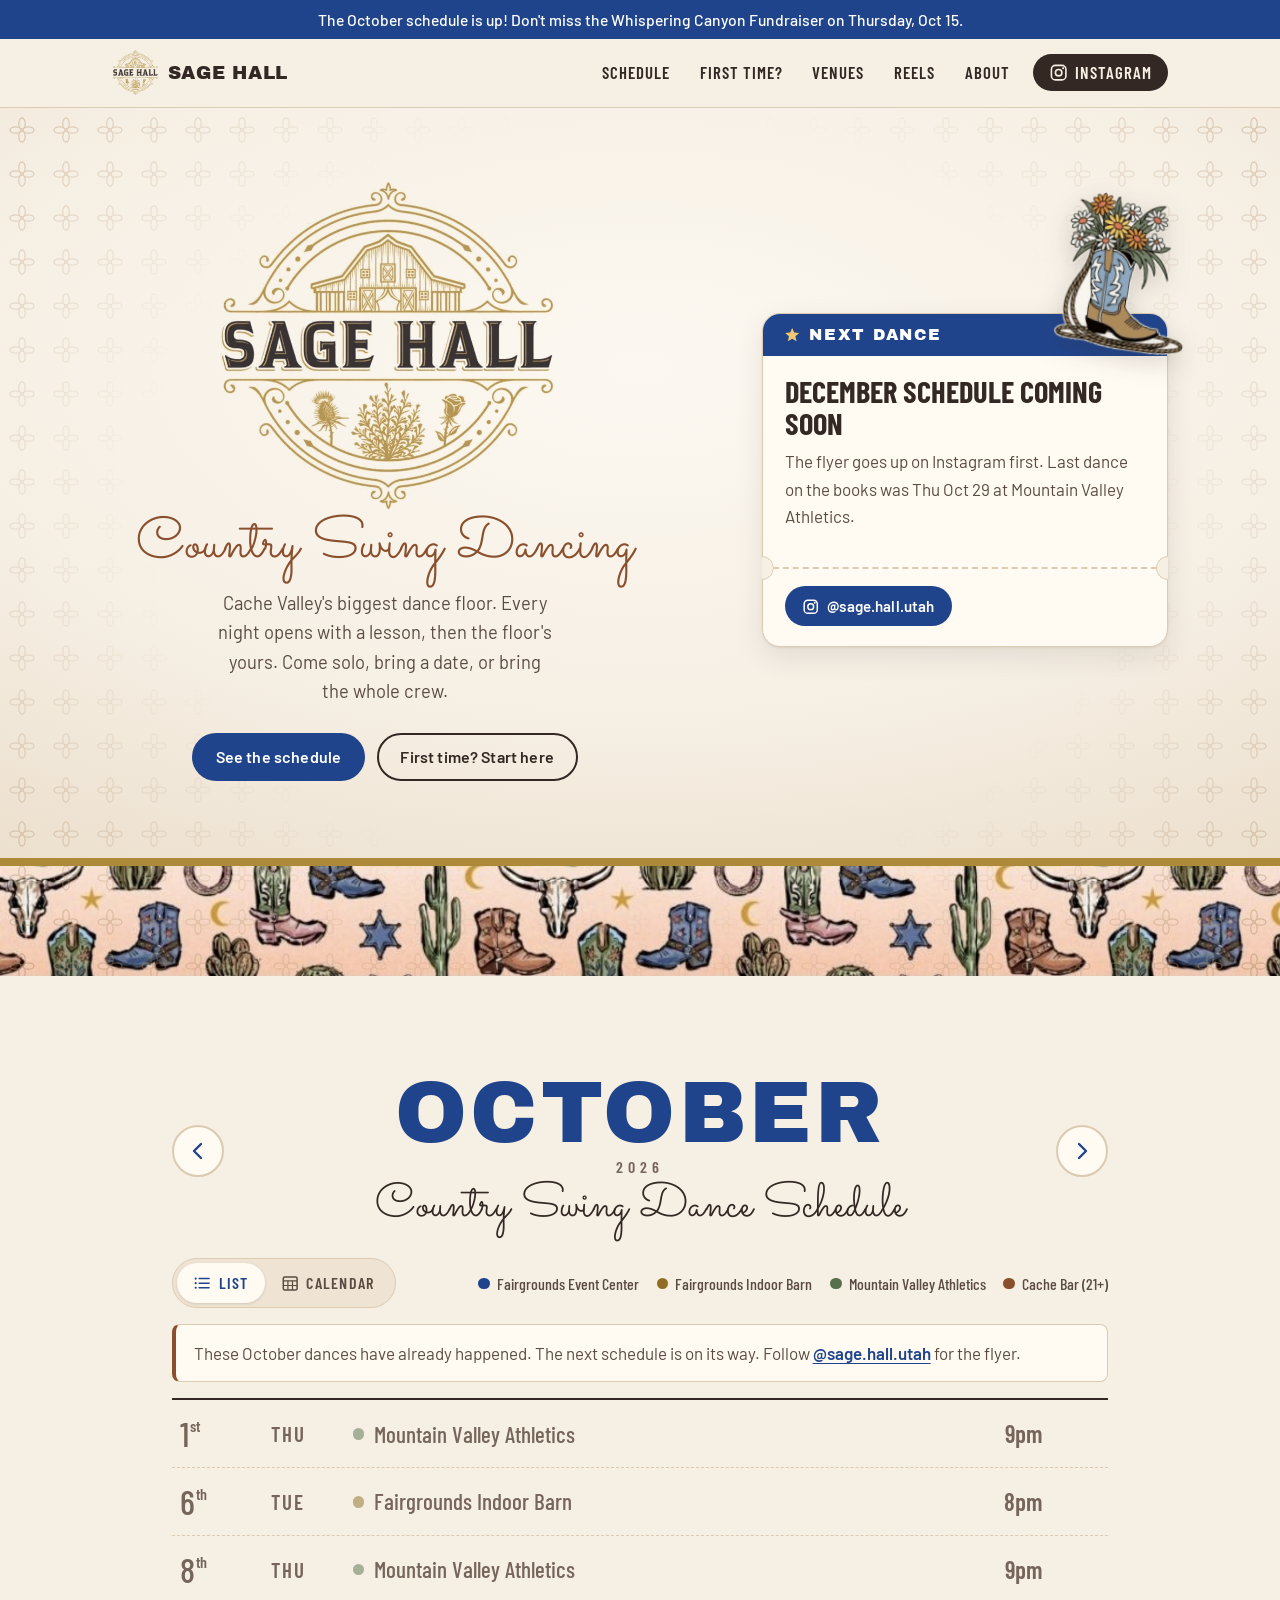
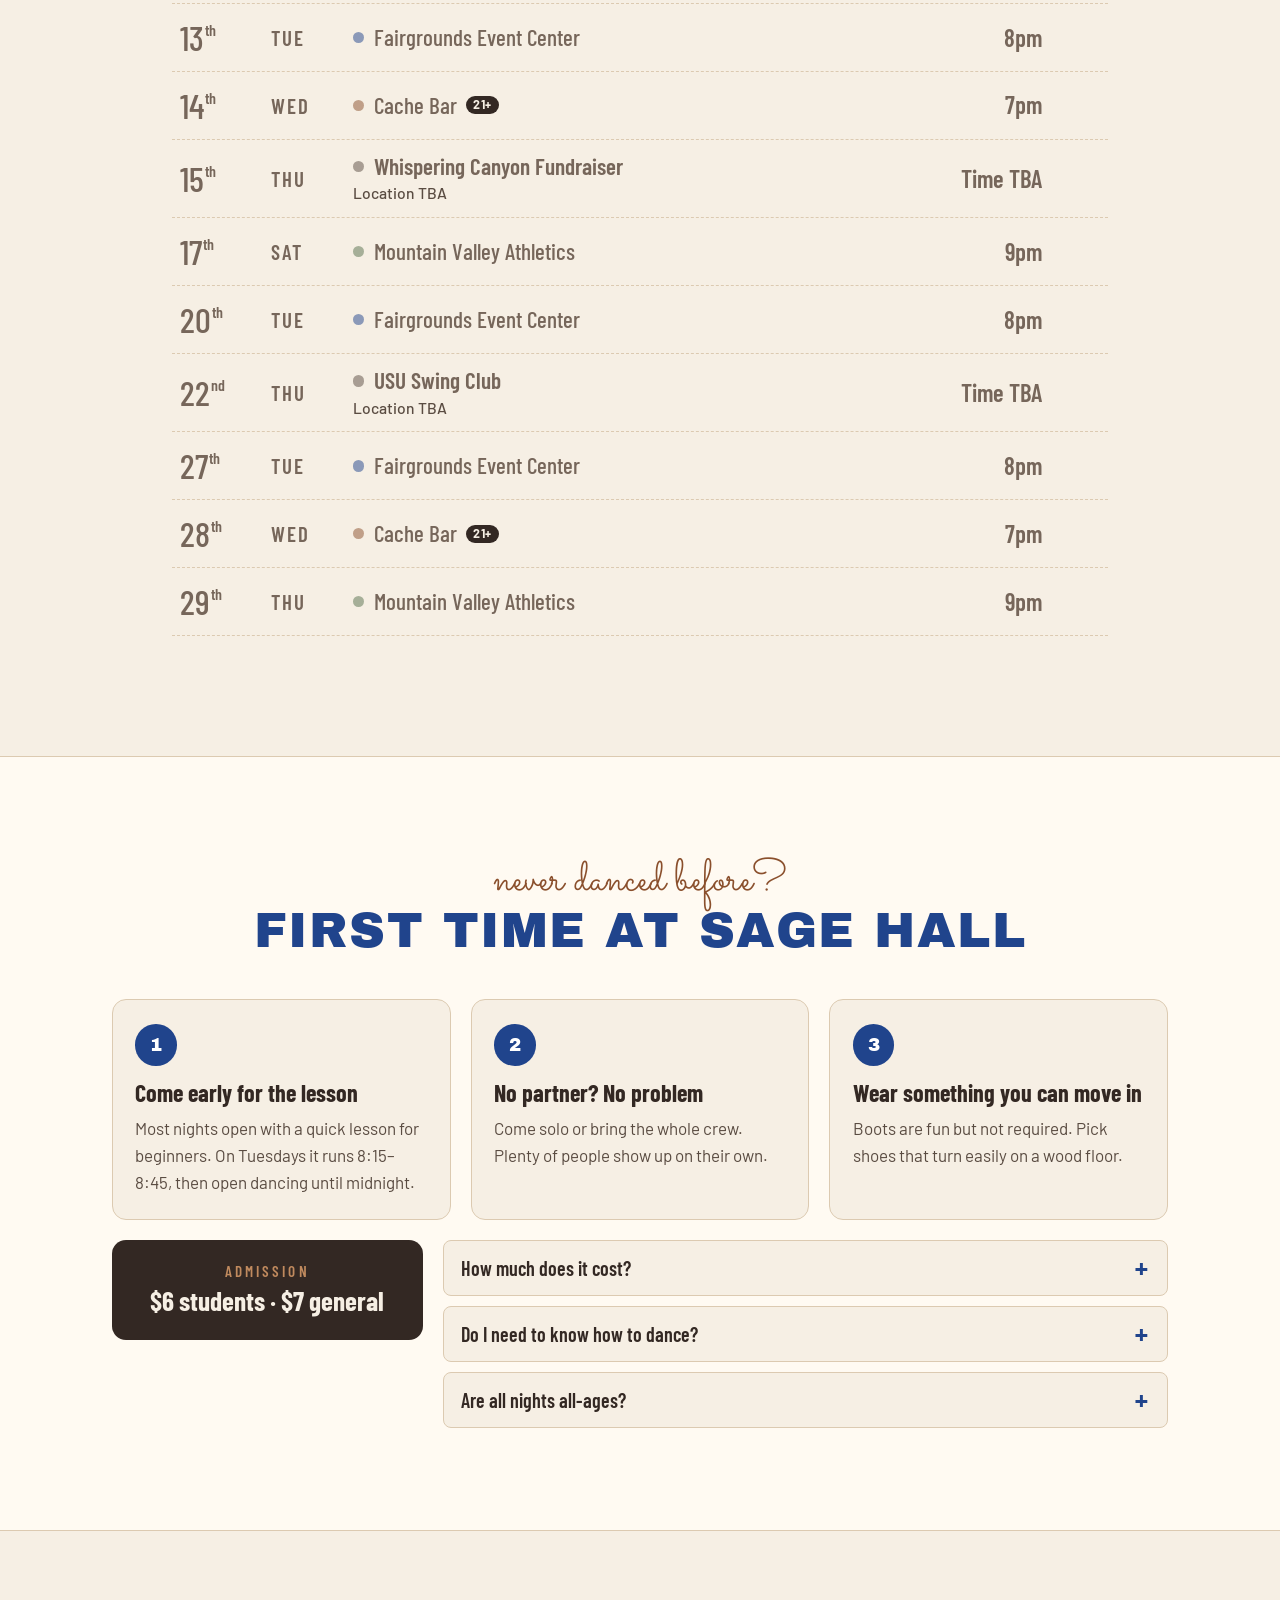
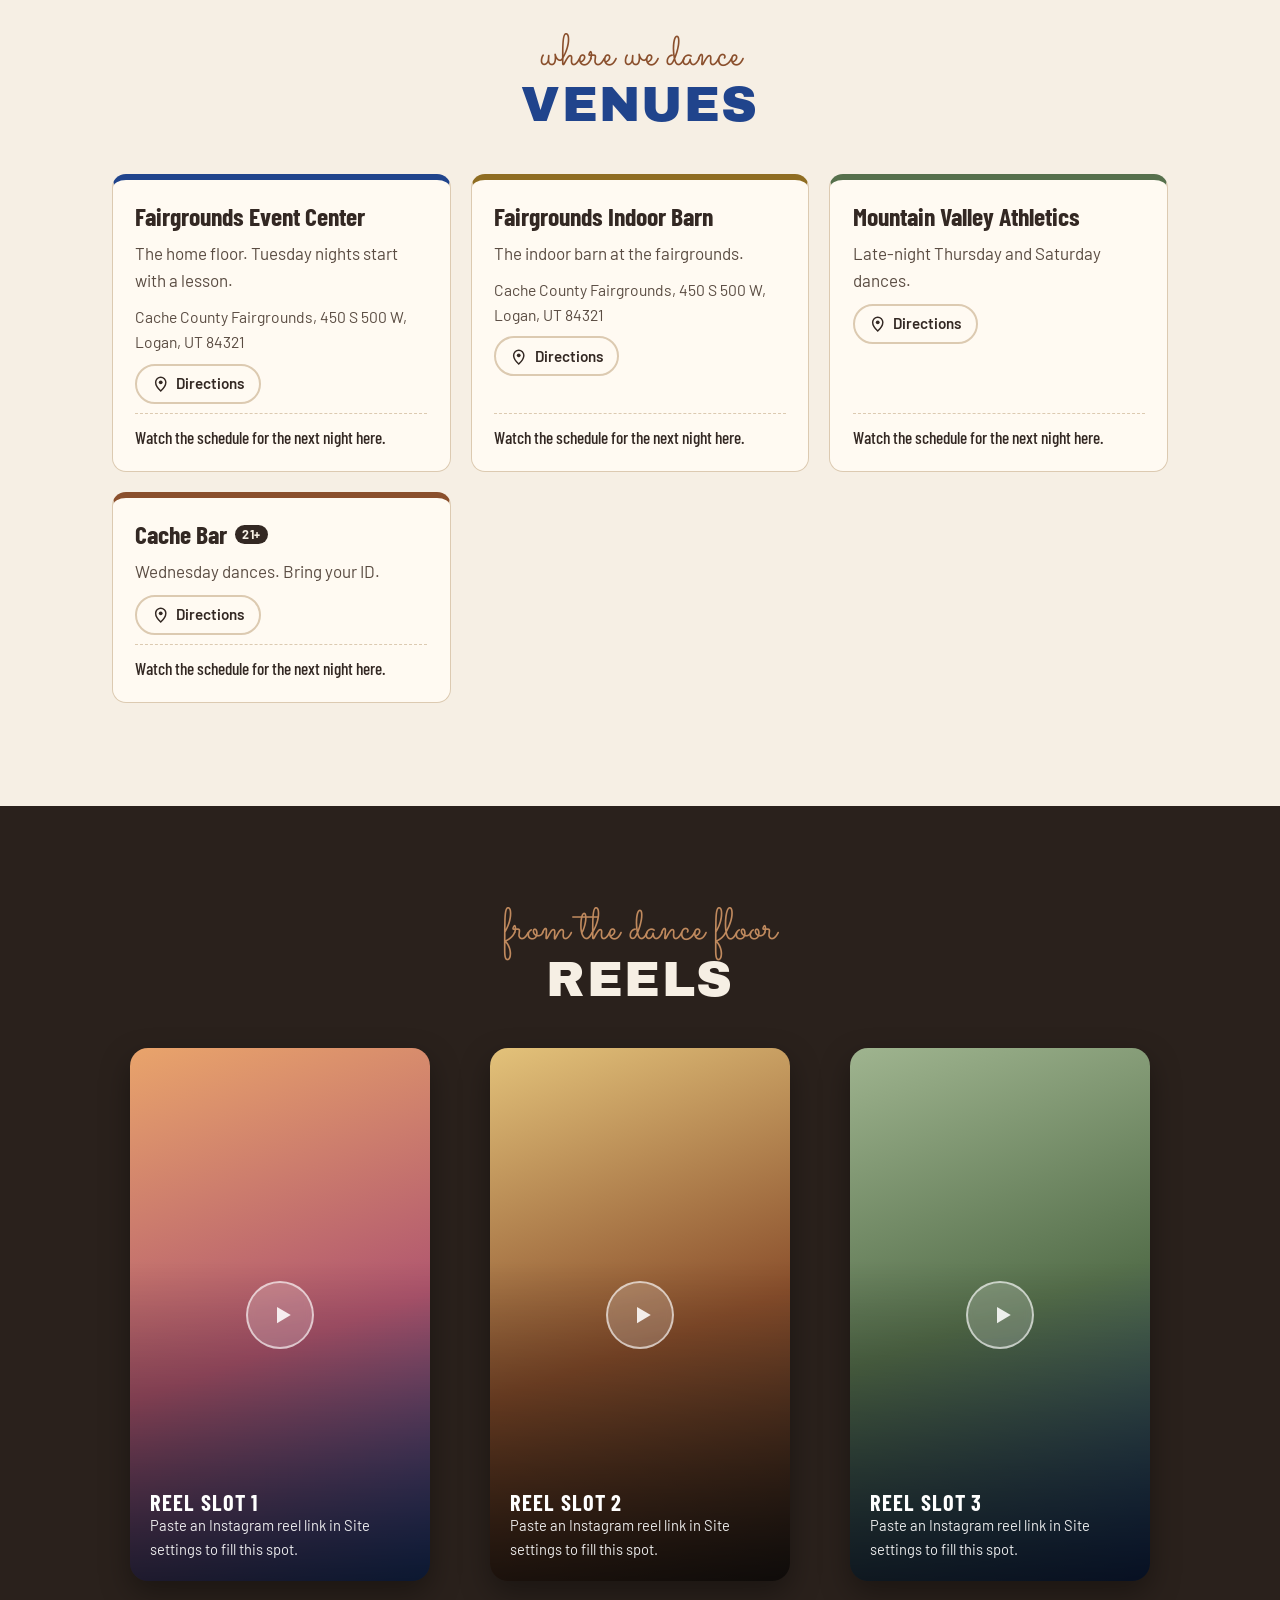
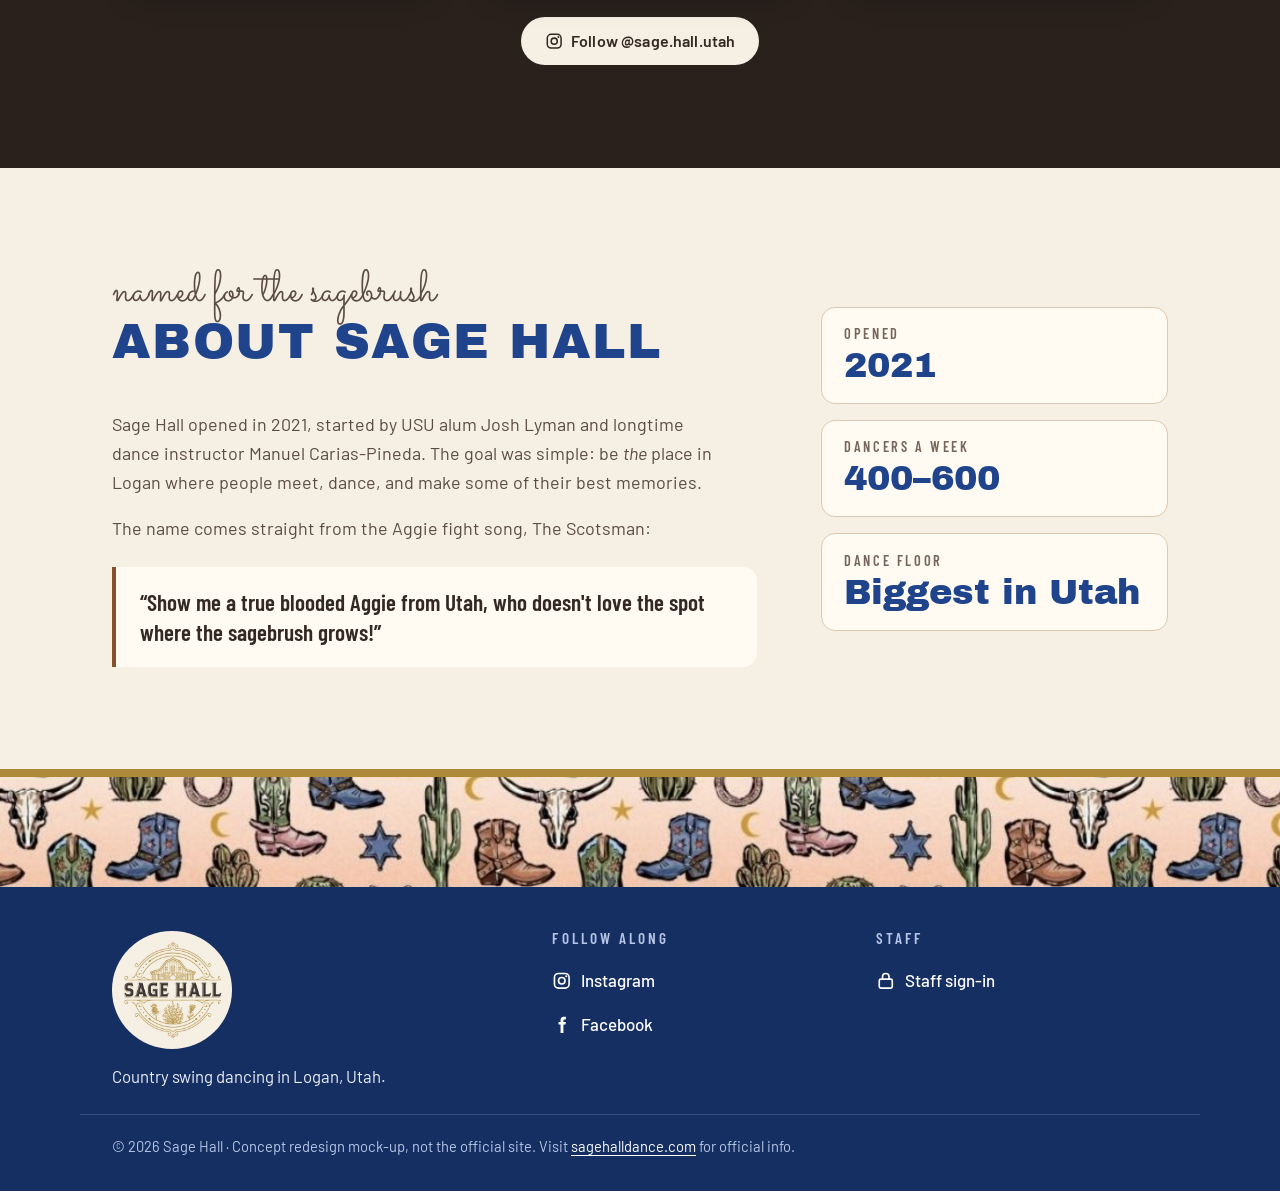
==== index.html @ b68f1987 "Use the high-resolution Sage Hall logo - Replace the logo cut from the flyer screenshot with the off" ====
<!doctype html>
<html lang="en">
<head>
  <meta charset="utf-8">
  <meta name="viewport" content="width=device-width, initial-scale=1">
  <title>Sage Hall · Country Swing Dancing in Logan, Utah</title>
  <meta name="description" content="Country swing dancing in Cache Valley. See the Sage Hall dance schedule, venues, and what to expect on your first night.">
  <meta property="og:title" content="Sage Hall · Country Swing Dancing">
  <meta property="og:description" content="The Sage Hall dance schedule, venues, and reels from the floor.">
  <meta property="og:type" content="website">
  <meta name="theme-color" content="#20448c">
  <link rel="icon" href="assets/img/favicon.svg" type="image/svg+xml">
  <link rel="preconnect" href="https://fonts.googleapis.com">
  <link rel="preconnect" href="https://fonts.gstatic.com" crossorigin>
  <link href="https://fonts.googleapis.com/css2?family=Archivo+Black&family=Barlow+Condensed:wght@400;500;600;700&family=Barlow:wght@400;500;600&family=Sacramento&display=swap" rel="stylesheet">
  <link rel="stylesheet" href="assets/css/styles.css">
  <script src="assets/js/main.js" defer></script>
</head>
<body>
  <a class="skip-link" href="#main">Skip to content</a>

  <div class="announce" id="announce" hidden>
    <p class="wrap" id="announce-text"></p>
  </div>

  <header class="site-header">
    <div class="wrap header-inner">
      <a class="brand" href="#top" aria-label="Sage Hall home">
        <img src="assets/img/sage-hall-logo.png" alt="" width="46" height="46">
        <span>Sage Hall</span>
      </a>
      <button class="menu-btn" type="button" aria-expanded="false" aria-controls="site-nav">
        <span class="menu-icon" aria-hidden="true"></span>
        <span class="menu-label">Menu</span>
      </button>
      <nav class="site-nav" id="site-nav" aria-label="Main">
        <a href="#schedule">Schedule</a>
        <a href="#first-time">First time?</a>
        <a href="#venues">Venues</a>
        <a href="#reels">Reels</a>
        <a href="#about">About</a>
        <a class="nav-cta" data-instagram-link href="https://www.instagram.com/sage.hall.utah/" target="_blank" rel="noopener">
          <svg aria-hidden="true" viewBox="0 0 24 24"><use href="#i-instagram"/></svg>
          <span>Instagram</span>
        </a>
      </nav>
    </div>
  </header>

  <main id="main">
    <!-- ============ HERO ============ -->
    <section class="hero" id="top">
      <div class="wrap hero-grid">
        <div class="hero-copy">
          <h1 class="visually-hidden">Sage Hall</h1>
          <img class="hero-logo" src="assets/img/sage-hall-logo.png" alt="Sage Hall" width="340" height="331">
          <p class="script hero-script">Country Swing Dancing</p>
          <p class="hero-lede">Cache Valley's biggest dance floor. Every night opens with a lesson, then the floor's yours. Come solo, bring a date, or bring the whole crew.</p>
          <div class="hero-cta">
            <a class="btn btn-primary" href="#schedule">See the schedule</a>
            <a class="btn btn-ghost" href="#first-time">First time? Start here</a>
          </div>
        </div>

        <div class="hero-side">
          <img class="hero-boot" src="assets/img/boot-bouquet.png" alt="" width="271" height="321">
          <aside class="ticket" id="next-dance" aria-labelledby="next-dance-label" aria-live="polite">
            <p class="ticket-kicker" id="next-dance-label">Next dance</p>
            <div class="ticket-body">
              <p class="ticket-loading">Loading the schedule…</p>
            </div>
          </aside>
        </div>
      </div>
      <div class="band" aria-hidden="true"></div>
    </section>

    <!-- ============ SCHEDULE ============ -->
    <section class="schedule" id="schedule" aria-labelledby="month-name">
      <div class="wrap">
        <div class="sched-head">
          <button class="month-nav" type="button" id="month-prev" aria-label="Previous month">
            <svg aria-hidden="true" viewBox="0 0 24 24"><use href="#i-chev-left"/></svg>
          </button>
          <div class="month-title">
            <h2 id="month-name">Schedule</h2>
            <p class="script">Country Swing Dance Schedule</p>
          </div>
          <button class="month-nav" type="button" id="month-next" aria-label="Next month">
            <svg aria-hidden="true" viewBox="0 0 24 24"><use href="#i-chev-right"/></svg>
          </button>
        </div>

        <div class="sched-tools">
          <div class="view-toggle" role="group" aria-label="Schedule view">
            <button type="button" data-view="list" aria-pressed="true">
              <svg aria-hidden="true" viewBox="0 0 24 24"><use href="#i-list"/></svg> List
            </button>
            <button type="button" data-view="calendar" aria-pressed="false">
              <svg aria-hidden="true" viewBox="0 0 24 24"><use href="#i-grid"/></svg> Calendar
            </button>
          </div>
          <ul class="legend" id="legend" aria-label="Venue colors"></ul>
        </div>

        <p class="notice" id="sched-notice" hidden></p>
        <ol class="sched-list" id="sched-list"></ol>
        <div class="cal" id="sched-cal" hidden></div>
        <noscript><p class="notice">Turn on JavaScript to see the schedule, or check the latest flyer on Instagram.</p></noscript>

        <div class="sched-foot">
          <button class="btn btn-small btn-outline" type="button" id="ics-month" hidden>
            <svg aria-hidden="true" viewBox="0 0 24 24"><use href="#i-cal"/></svg>
            <span>Add this month to my calendar</span>
          </button>
          <div class="subscribe" id="subscribe" hidden>
            <span>Subscribe:</span>
            <a id="sub-google" target="_blank" rel="noopener">Google Calendar</a>
            <a id="sub-ical">Apple / Outlook</a>
          </div>
        </div>
      </div>
    </section>

    <!-- ============ FIRST TIME ============ -->
    <section class="first-time" id="first-time" aria-labelledby="first-time-h">
      <div class="wrap">
        <header class="section-head">
          <p class="script">never danced before?</p>
          <h2 id="first-time-h">First time at Sage Hall</h2>
        </header>
        <ol class="steps" id="first-time-list"></ol>
        <div class="ft-bottom">
          <div class="admission" id="admission" hidden>
            <p class="admission-label">Admission</p>
            <p class="admission-price" id="admission-price"></p>
          </div>
          <div class="faq" id="faq"></div>
        </div>
      </div>
    </section>

    <!-- ============ VENUES ============ -->
    <section class="venues" id="venues" aria-labelledby="venues-h">
      <div class="wrap">
        <header class="section-head">
          <p class="script">where we dance</p>
          <h2 id="venues-h">Venues</h2>
        </header>
        <div class="venue-grid" id="venue-grid"></div>
      </div>
    </section>

    <!-- ============ REELS ============ -->
    <section class="reels" id="reels" aria-labelledby="reels-h">
      <div class="wrap">
        <header class="section-head">
          <p class="script">from the dance floor</p>
          <h2 id="reels-h">Reels</h2>
        </header>
        <div class="reel-grid" id="reel-grid"></div>
        <p class="reels-follow">
          <a class="btn btn-light" data-instagram-link href="https://www.instagram.com/sage.hall.utah/" target="_blank" rel="noopener">
            <svg aria-hidden="true" viewBox="0 0 24 24"><use href="#i-instagram"/></svg>
            <span data-instagram-handle>Follow @sage.hall.utah</span>
          </a>
        </p>
      </div>
    </section>

    <!-- ============ ABOUT ============ -->
    <section class="about" id="about" aria-labelledby="about-h">
      <div class="wrap about-grid">
        <div class="about-copy">
          <header class="section-head section-head-left">
            <p class="script">named for the sagebrush</p>
            <h2 id="about-h">About Sage Hall</h2>
          </header>
          <p>Sage Hall opened in 2021, started by USU alum Josh Lyman and longtime dance instructor Manuel Carias-Pineda. The goal was simple: be <em>the</em> place in Logan where people meet, dance, and make some of their best memories.</p>
          <p>The name comes straight from the Aggie fight song, The Scotsman:</p>
          <blockquote class="pull-quote">
            <p>“Show me a true blooded Aggie from Utah, who doesn't love the spot where the sagebrush grows!”</p>
          </blockquote>
        </div>
        <dl class="stats">
          <div><dt>Opened</dt><dd>2021</dd></div>
          <div><dt>Dancers a week</dt><dd>400–600</dd></div>
          <div><dt>Dance floor</dt><dd>Biggest in Utah</dd></div>
        </dl>
      </div>
    </section>
  </main>

  <footer class="site-footer">
    <div class="band band-footer" aria-hidden="true"></div>
    <div class="wrap footer-grid">
      <div class="footer-brand">
        <img src="assets/img/sage-hall-logo.png" alt="Sage Hall" width="120" height="117">
        <p>Country swing dancing in Logan, Utah.</p>
      </div>
      <div>
        <h2 class="footer-h">Follow along</h2>
        <ul class="footer-links">
          <li><a data-instagram-link href="https://www.instagram.com/sage.hall.utah/" target="_blank" rel="noopener"><svg aria-hidden="true" viewBox="0 0 24 24"><use href="#i-instagram"/></svg> Instagram</a></li>
          <li><a id="facebook-link" href="https://www.facebook.com/sage.hall.utah/" target="_blank" rel="noopener"><svg aria-hidden="true" viewBox="0 0 24 24"><use href="#i-facebook"/></svg> Facebook</a></li>
        </ul>
      </div>
      <div>
        <h2 class="footer-h">Staff</h2>
        <ul class="footer-links">
          <li><a href="admin/"><svg aria-hidden="true" viewBox="0 0 24 24"><use href="#i-lock"/></svg> Staff sign-in</a></li>
        </ul>
      </div>
    </div>
    <p class="wrap footer-note">© <span id="year">2026</span> Sage Hall · Concept redesign mock-up, not the official site. Visit <a href="https://sagehalldance.com">sagehalldance.com</a> for official info.</p>
  </footer>

  <!-- Icon sprite -->
  <svg width="0" height="0" style="position:absolute;width:0;height:0;overflow:hidden" aria-hidden="true">
    <symbol id="i-instagram" viewBox="0 0 24 24"><rect x="3" y="3" width="18" height="18" rx="5" fill="none" stroke="currentColor" stroke-width="2"/><circle cx="12" cy="12" r="4" fill="none" stroke="currentColor" stroke-width="2"/><circle cx="17.5" cy="6.5" r="1.3" fill="currentColor"/></symbol>
    <symbol id="i-facebook" viewBox="0 0 24 24"><path d="M14 8.5V6.8c0-.8.5-1.3 1.3-1.3H17V2.3h-2.6C11.6 2.3 10.5 4 10.5 6.6v1.9H8v3.2h2.5V22H14V11.7h2.6l.4-3.2z" fill="currentColor"/></symbol>
    <symbol id="i-chev-left" viewBox="0 0 24 24"><path d="M15 5l-7 7 7 7" fill="none" stroke="currentColor" stroke-width="2.4" stroke-linecap="round" stroke-linejoin="round"/></symbol>
    <symbol id="i-chev-right" viewBox="0 0 24 24"><path d="M9 5l7 7-7 7" fill="none" stroke="currentColor" stroke-width="2.4" stroke-linecap="round" stroke-linejoin="round"/></symbol>
    <symbol id="i-list" viewBox="0 0 24 24"><path d="M8 6h13M8 12h13M8 18h13" stroke="currentColor" stroke-width="2" stroke-linecap="round"/><circle cx="3.5" cy="6" r="1.4" fill="currentColor"/><circle cx="3.5" cy="12" r="1.4" fill="currentColor"/><circle cx="3.5" cy="18" r="1.4" fill="currentColor"/></symbol>
    <symbol id="i-grid" viewBox="0 0 24 24"><rect x="3" y="4" width="18" height="17" rx="2" fill="none" stroke="currentColor" stroke-width="2"/><path d="M3 9h18M9 9v12M15 9v12M3 15h18" stroke="currentColor" stroke-width="1.6"/></symbol>
    <symbol id="i-cal" viewBox="0 0 24 24"><rect x="3" y="5" width="18" height="16" rx="2" fill="none" stroke="currentColor" stroke-width="2"/><path d="M3 10h18M8 3v4M16 3v4" stroke="currentColor" stroke-width="2" stroke-linecap="round"/><path d="M12 13v5M9.5 15.5h5" stroke="currentColor" stroke-width="2" stroke-linecap="round"/></symbol>
    <symbol id="i-pin" viewBox="0 0 24 24"><path d="M12 22s7-6.2 7-12a7 7 0 10-14 0c0 5.8 7 12 7 12z" fill="none" stroke="currentColor" stroke-width="2"/><circle cx="12" cy="10" r="2.6" fill="currentColor"/></symbol>
    <symbol id="i-lock" viewBox="0 0 24 24"><rect x="4" y="10" width="16" height="11" rx="2" fill="none" stroke="currentColor" stroke-width="2"/><path d="M8 10V7a4 4 0 018 0v3" fill="none" stroke="currentColor" stroke-width="2"/></symbol>
    <symbol id="i-play" viewBox="0 0 24 24"><path d="M8 5.5v13l11-6.5z" fill="currentColor"/></symbol>
    <symbol id="i-star" viewBox="0 0 24 24"><path d="M12 2.5l2.6 6.1 6.6.5-5 4.4 1.5 6.5L12 16.6 6.3 20l1.5-6.5-5-4.4 6.6-.5z" fill="currentColor"/></symbol>
  </svg>
</body>
</html>
---- assets/css/styles.css ----
/* ==========================================================================
   Sage Hall — site styles
   Palette pulled from the monthly flyer: cream paper, denim blue,
   copper linework, charcoal ink, and the peach western band.
   ========================================================================== */

:root {
  color-scheme: light;

  --paper: #f6efe4;
  --paper-2: #efe4d3;
  --paper-3: #e4d3bb;
  --card: #fffaf2;
  --ink: #332823;
  --ink-soft: #5a4c42;
  --muted: #76665a;
  --line: #dccab1;

  --denim: #20448c;
  --denim-dark: #152f63;
  --copper: #8a4f2c;
  --copper-light: #c08a5e;
  --sage: #56704c;
  --rose: #a94d68;
  --gold: #8f6d22;
  --band-gold: #ad893a;
  --peach: #f5dbca;
  --night: #2a211c;

  --radius: 14px;
  --radius-sm: 8px;
  --shadow: 0 1px 2px rgb(51 40 35 / 0.08), 0 10px 28px rgb(51 40 35 / 0.1);

  --font-display: "Archivo Black", "Arial Black", Impact, sans-serif;
  --font-script: "Sacramento", "Brush Script MT", cursive;
  --font-cond: "Barlow Condensed", "Arial Narrow", sans-serif;
  --font-body: "Barlow", system-ui, -apple-system, "Segoe UI", sans-serif;

  --wrap: 1120px;
  --gutter: clamp(16px, 4vw, 32px);
  --header-h: 68px;
}

/* ---------- base ---------- */
*, *::before, *::after { box-sizing: border-box; }
[hidden] { display: none !important; }
html { scroll-behavior: smooth; scroll-padding-top: calc(var(--header-h) + 12px); -webkit-text-size-adjust: 100%; }
@media (prefers-reduced-motion: reduce) { html { scroll-behavior: auto; } }

body {
  margin: 0;
  background: var(--paper);
  color: var(--ink);
  font: 400 1.0625rem/1.6 var(--font-body);
  overflow-x: hidden;
}
img { max-width: 100%; height: auto; display: block; }
a { color: var(--denim); text-underline-offset: 0.18em; }
a:hover { color: var(--denim-dark); }
button { font: inherit; color: inherit; }
h1, h2, h3 { line-height: 1.1; margin: 0; }
p { margin: 0 0 1em; }
:focus-visible { outline: 3px solid var(--denim); outline-offset: 3px; border-radius: 4px; }
svg { width: 1.15em; height: 1.15em; flex: none; }

.wrap { width: 100%; max-width: var(--wrap); margin-inline: auto; padding-inline: var(--gutter); }
.visually-hidden {
  position: absolute !important; width: 1px; height: 1px; padding: 0; margin: -1px;
  overflow: hidden; clip: rect(0 0 0 0); white-space: nowrap; border: 0;
}
.skip-link {
  position: absolute; left: 12px; top: -60px; z-index: 100;
  background: var(--denim); color: #fff; padding: 10px 16px; border-radius: var(--radius-sm);
}
.skip-link:focus { top: 12px; color: #fff; }

.script { font-family: var(--font-script); font-weight: 400; color: var(--copper); line-height: 1; }

/* ---------- buttons ---------- */
.btn {
  display: inline-flex; align-items: center; justify-content: center; gap: 0.5em;
  min-height: 48px; padding: 0.7em 1.35em; border-radius: 999px;
  font: 600 1rem/1 var(--font-body); letter-spacing: 0.01em; text-decoration: none;
  border: 2px solid transparent; cursor: pointer;
  transition: background-color 0.15s, color 0.15s, border-color 0.15s, transform 0.15s;
}
.btn:active { transform: translateY(1px); }
.btn-primary { background: var(--denim); color: #fff; }
.btn-primary:hover { background: var(--denim-dark); color: #fff; }
.btn-ghost { border-color: var(--ink); color: var(--ink); background: transparent; }
.btn-ghost:hover { background: var(--ink); color: var(--paper); }
.btn-outline { border-color: var(--line); background: var(--card); color: var(--ink); }
.btn-outline:hover { border-color: var(--denim); color: var(--denim); }
.btn-light { background: var(--paper); color: var(--ink); }
.btn-light:hover { background: #fff; color: var(--ink); }
.btn-small { min-height: 40px; padding: 0.55em 1em; font-size: 0.95rem; }

/* ---------- announcement ---------- */
.announce { background: var(--denim); color: #fff; font: 500 0.98rem/1.35 var(--font-body); }
.announce p { margin: 0 auto; padding-block: 0.55rem; text-align: center; }
.announce a { color: #fff; font-weight: 600; }

/* ---------- header ---------- */
.site-header {
  position: sticky; top: 0; z-index: 50;
  background: rgb(246 239 228 / 0.92);
  -webkit-backdrop-filter: saturate(1.4) blur(10px);
  backdrop-filter: saturate(1.4) blur(10px);
  border-bottom: 1px solid var(--line);
}
.header-inner { display: flex; align-items: center; justify-content: space-between; gap: 1rem; min-height: var(--header-h); }
.brand { display: flex; align-items: center; gap: 0.6rem; text-decoration: none; color: var(--ink); }
.brand img { width: 46px; height: 46px; object-fit: contain; }
.brand span { font: 1.15rem/1 var(--font-display); letter-spacing: 0.04em; text-transform: uppercase; }

.site-nav { display: flex; align-items: center; gap: 0.25rem; }
.site-nav a {
  display: inline-flex; align-items: center; gap: 0.4em;
  padding: 0.55rem 0.8rem; border-radius: 999px;
  font: 600 1.05rem/1 var(--font-cond); letter-spacing: 0.06em; text-transform: uppercase;
  color: var(--ink); text-decoration: none;
}
.site-nav a:hover { background: var(--paper-2); color: var(--denim); }
.site-nav .nav-cta { background: var(--ink); color: var(--paper); margin-left: 0.4rem; padding-inline: 1rem; }
.site-nav .nav-cta:hover { background: var(--denim); color: #fff; }

.menu-btn {
  display: none; align-items: center; gap: 0.55rem;
  min-height: 44px; padding: 0 0.9rem; border-radius: 999px;
  background: transparent; border: 2px solid var(--ink); cursor: pointer;
  font: 600 1rem/1 var(--font-cond); letter-spacing: 0.08em; text-transform: uppercase;
}
.menu-icon, .menu-icon::before, .menu-icon::after {
  display: block; width: 18px; height: 2px; background: currentColor; border-radius: 2px; position: relative;
  transition: transform 0.2s;
}
.menu-icon::before, .menu-icon::after { content: ""; position: absolute; left: 0; }
.menu-icon::before { top: -6px; }
.menu-icon::after { top: 6px; }
.menu-btn[aria-expanded="true"] .menu-icon { background: transparent; }
.menu-btn[aria-expanded="true"] .menu-icon::before { transform: translateY(6px) rotate(45deg); }
.menu-btn[aria-expanded="true"] .menu-icon::after { transform: translateY(-6px) rotate(-45deg); }

@media (max-width: 880px) {
  .menu-btn { display: inline-flex; }
  .site-nav {
    position: absolute; left: 0; right: 0; top: 100%;
    flex-direction: column; align-items: stretch; gap: 0;
    padding: 0.5rem var(--gutter) 1rem;
    background: var(--paper); border-bottom: 1px solid var(--line);
    box-shadow: 0 18px 30px rgb(51 40 35 / 0.12);
    display: none;
  }
  .site-nav.is-open { display: flex; }
  .site-nav a { padding: 0.95rem 0.5rem; border-radius: 0; border-bottom: 1px dashed var(--line); font-size: 1.2rem; }
  .site-nav .nav-cta { margin: 0.75rem 0 0; justify-content: center; border-radius: 999px; border-bottom: 0; }
}

/* ---------- western pattern band (tile taken from the flyer) ---------- */
.band {
  height: 118px;
  border-top: 8px solid var(--band-gold);
  background: var(--peach) url("../img/pattern-band.jpg") repeat-x 0 0 / auto 100%;
}
@media (max-width: 640px) { .band { height: 84px; border-top-width: 6px; } }

/* ---------- hero ---------- */
.hero {
  position: relative;
  background:
    radial-gradient(120% 90% at 50% 30%, #fcf8f1 0%, var(--paper) 45%, var(--paper-3) 100%);
  overflow: hidden;
}
.hero::before {
  /* the flyer's quatrefoil corner pattern */
  content: ""; position: absolute; inset: 0; pointer-events: none; opacity: 0.55;
  background-image: url("data:image/svg+xml,%3Csvg xmlns='http://www.w3.org/2000/svg' width='44' height='44' viewBox='0 0 44 44'%3E%3Cg fill='none' stroke='%23b08f6c' stroke-width='1.3'%3E%3Cellipse cx='22' cy='15.5' rx='3.2' ry='5.5'/%3E%3Cellipse cx='22' cy='28.5' rx='3.2' ry='5.5'/%3E%3Cellipse cx='15.5' cy='22' rx='5.5' ry='3.2'/%3E%3Cellipse cx='28.5' cy='22' rx='5.5' ry='3.2'/%3E%3C/g%3E%3C/svg%3E");
  -webkit-mask-image: radial-gradient(70% 80% at 50% 45%, transparent 55%, #000 100%);
  mask-image: radial-gradient(70% 80% at 50% 45%, transparent 55%, #000 100%);
}
.hero-grid {
  position: relative;
  display: grid; grid-template-columns: 1.1fr 0.9fr; align-items: center; gap: clamp(24px, 5vw, 64px);
  padding-block: clamp(32px, 6vw, 72px) clamp(40px, 6vw, 80px);
}
.hero-copy { text-align: center; display: flex; flex-direction: column; align-items: center; }
.hero-logo { width: min(340px, 78vw); margin-bottom: 0.25rem; }
.hero-script { font-size: clamp(2.6rem, 5vw, 3.6rem); margin: 0.1rem 0 0.9rem; }
.hero-lede { max-width: 34ch; font-size: 1.15rem; color: var(--ink-soft); }
.hero-cta { display: flex; flex-wrap: wrap; gap: 0.75rem; justify-content: center; margin-top: 0.5rem; }

.hero-side { position: relative; padding: 0 0 0 clamp(0px, 4vw, 40px); }
.hero-boot {
  /* sits on the ticket's top-right corner like a sticker */
  position: absolute; z-index: 2; width: 132px;
  right: -26px; top: -118px;
  transform: rotate(8deg);
  filter: drop-shadow(0 8px 12px rgb(51 40 35 / 0.18));
  pointer-events: none;
}

/* ticket */
.ticket {
  position: relative; z-index: 1;
  background: var(--card); border-radius: 18px; box-shadow: var(--shadow);
  border: 1px solid var(--line);
  max-width: 440px; margin-left: auto;
}
.ticket-kicker {
  display: flex; align-items: center; gap: 0.5rem; margin: 0;
  padding: 0.75rem 1.25rem; border-radius: 17px 17px 0 0;
  background: var(--denim); color: #fff;
  font: 1rem/1 var(--font-display); letter-spacing: 0.12em; text-transform: uppercase;
}
.ticket-kicker svg { color: #f2c76e; }
.ticket-body { padding: 1.25rem 1.4rem 0.5rem; }
.ticket-loading { color: var(--muted); }
.ticket-when { display: flex; align-items: flex-end; justify-content: space-between; gap: 1rem; margin-bottom: 0.6rem; }
.ticket-date { font-family: var(--font-cond); line-height: 0.9; margin: 0; }
.ticket-date .dow { display: block; font-weight: 600; font-size: 1.15rem; letter-spacing: 0.14em; color: var(--denim); }
.ticket-date .md { display: block; font-weight: 700; font-size: clamp(2.6rem, 5vw, 3.3rem); text-transform: uppercase; }
.ticket-time { margin: 0; font: 700 clamp(1.8rem, 3.4vw, 2.2rem)/1 var(--font-cond); color: var(--copper); white-space: nowrap; }
.ticket-venue { display: flex; flex-wrap: wrap; align-items: center; gap: 0.5rem; margin: 0 0 0.35rem; font: 600 1.35rem/1.2 var(--font-cond); }
.ticket-title { margin: 0 0 0.3rem; font: 700 1.05rem/1.3 var(--font-body); color: var(--rose); }
.ticket-note { margin: 0 0 0.5rem; color: var(--ink-soft); font-size: 1rem; }
.ticket-stub {
  position: relative; display: flex; flex-wrap: wrap; gap: 0.6rem;
  padding: 1.1rem 1.4rem 1.25rem; margin-top: 0.75rem;
  border-top: 2px dashed var(--line);
}
.ticket-stub::before, .ticket-stub::after {
  content: ""; position: absolute; top: -13px; width: 24px; height: 24px; border-radius: 50%;
  background: var(--paper); border: 1px solid var(--line);
}
.ticket-stub::before { left: -13px; clip-path: inset(0 0 0 50%); }
.ticket-stub::after { right: -13px; clip-path: inset(0 50% 0 0); }
.ticket-more { padding: 0 1.4rem 1.25rem; margin: 0; }
.ticket-more h3 { font: 600 0.85rem/1 var(--font-cond); letter-spacing: 0.14em; text-transform: uppercase; color: var(--muted); margin-bottom: 0.5rem; }
.ticket-more ul { list-style: none; margin: 0; padding: 0; display: grid; gap: 0.3rem; }
.ticket-more li { display: flex; align-items: center; gap: 0.5rem; font: 500 1.08rem/1.3 var(--font-cond); }
.ticket-more li .when { min-width: 6.6rem; font-weight: 600; }
.ticket-more li .t { margin-left: auto; color: var(--copper); font-weight: 600; }
.ticket-empty h3 { font: 700 1.9rem/1.05 var(--font-cond); text-transform: uppercase; margin-bottom: 0.5rem; }
.ticket-empty p { color: var(--ink-soft); }

@media (max-width: 880px) {
  .hero-grid { grid-template-columns: 1fr; }
  .hero-side { padding: 72px 0 0; max-width: 460px; width: 100%; margin-inline: auto; }
  .ticket { margin-inline: auto; }
  .hero-boot { width: 104px; right: -6px; top: -20px; }
}
@media (max-width: 480px) {
  .hero-boot { width: 90px; top: -8px; right: -2px; }
}

/* ---------- venue colors + badges ---------- */
.v-denim { --v: var(--denim); }
.v-sage { --v: var(--sage); }
.v-copper { --v: var(--copper); }
.v-rose { --v: var(--rose); }
.v-gold { --v: var(--gold); }
.v-ink { --v: var(--ink-soft); }

.dot { display: inline-block; width: 0.72rem; height: 0.72rem; border-radius: 50%; background: var(--v, var(--ink-soft)); flex: none; }
.badge {
  display: inline-flex; align-items: center; padding: 0.18em 0.55em; border-radius: 999px;
  font: 700 0.78rem/1.1 var(--font-body); letter-spacing: 0.04em; text-transform: uppercase; white-space: nowrap;
  background: var(--ink); color: var(--paper);
}
.badge-cancel { background: var(--rose); color: #fff; }
.badge-today { background: var(--denim); color: #fff; }
.badge-soft { background: var(--paper-2); color: var(--ink-soft); }

/* ---------- add to calendar dropdown ---------- */
.addcal { position: relative; }
.addcal > summary {
  list-style: none; cursor: pointer;
  display: inline-flex; align-items: center; gap: 0.45em;
  min-height: 40px; padding: 0.5em 0.95em; border-radius: 999px;
  border: 2px solid var(--line); background: var(--card);
  font: 600 0.95rem/1 var(--font-body); color: var(--ink);
  transition: border-color 0.15s, color 0.15s;
}
.addcal > summary::-webkit-details-marker { display: none; }
.addcal > summary:hover, .addcal[open] > summary { border-color: var(--denim); color: var(--denim); }
.addcal-menu {
  position: absolute; z-index: 30; top: calc(100% + 6px); right: 0; min-width: 210px;
  display: grid; padding: 0.4rem; border-radius: 12px;
  background: #fff; border: 1px solid var(--line); box-shadow: var(--shadow);
}
.ticket .addcal-menu { left: 0; right: auto; }
.addcal-menu a, .addcal-menu button {
  display: block; text-align: left; padding: 0.65rem 0.75rem; border-radius: 8px;
  background: none; border: 0; cursor: pointer; text-decoration: none; color: var(--ink);
  font: 500 0.98rem/1.2 var(--font-body);
}
.addcal-menu a:hover, .addcal-menu button:hover { background: var(--paper); color: var(--denim); }
.icon-only > summary { padding: 0; width: 40px; justify-content: center; }

.btn-dir {
  display: inline-flex; align-items: center; gap: 0.45em; min-height: 40px; padding: 0.5em 0.95em;
  border-radius: 999px; border: 2px solid var(--line); background: var(--card);
  font: 600 0.95rem/1 var(--font-body); color: var(--ink); text-decoration: none;
}
.btn-dir:hover { border-color: var(--denim); color: var(--denim); }

/* ---------- schedule ---------- */
.schedule { padding-block: clamp(48px, 8vw, 96px); }
.schedule > .wrap { max-width: 1000px; }
.sched-head { display: grid; grid-template-columns: auto 1fr auto; align-items: center; gap: 1rem; margin-bottom: 1.75rem; }
.month-title { text-align: center; }
.month-title h2 {
  font: clamp(2.2rem, 12.5vw, 5.4rem)/0.95 var(--font-display);
  letter-spacing: 0.04em; text-transform: uppercase; color: var(--denim);
}
.month-title h2 .yr { display: block; font: 600 1rem/1.6 var(--font-cond); letter-spacing: 0.3em; color: var(--muted); }
.month-title .script { font-size: clamp(2rem, 5vw, 3rem); margin: 0.2rem 0 0; color: var(--ink); }
.month-nav {
  width: 52px; height: 52px; border-radius: 50%; display: grid; place-items: center;
  border: 2px solid var(--line); background: var(--card); color: var(--denim); cursor: pointer;
  transition: border-color 0.15s, background-color 0.15s;
}
.month-nav:hover:not(:disabled) { border-color: var(--denim); }
.month-nav:disabled { opacity: 0.35; cursor: default; }
.month-nav svg { width: 24px; height: 24px; }
@media (max-width: 640px) {
  /* month name gets the full width; arrows drop to a row under it */
  .sched-head { grid-template-columns: 1fr 1fr; grid-template-areas: "title title" "prev next"; gap: 0.75rem; }
  .month-title { grid-area: title; }
  #month-prev { grid-area: prev; justify-self: start; }
  #month-next { grid-area: next; justify-self: end; }
  .month-nav { width: 44px; height: 44px; }
  .month-title .script { font-size: clamp(1.7rem, 8vw, 2.2rem); }
}

.sched-tools { display: flex; flex-wrap: wrap; align-items: center; justify-content: space-between; gap: 0.75rem 1.5rem; margin-bottom: 1rem; }
.view-toggle { display: inline-flex; padding: 4px; border-radius: 999px; background: var(--paper-2); border: 1px solid var(--line); }
.view-toggle button {
  display: inline-flex; align-items: center; gap: 0.45em;
  min-height: 40px; padding: 0 1rem; border-radius: 999px; border: 0; background: transparent; cursor: pointer;
  font: 600 1rem/1 var(--font-cond); letter-spacing: 0.08em; text-transform: uppercase; color: var(--ink-soft);
}
.view-toggle button[aria-pressed="true"] { background: var(--card); color: var(--denim); box-shadow: 0 1px 3px rgb(51 40 35 / 0.15); }
.legend { display: flex; flex-wrap: wrap; gap: 0.4rem 1.1rem; list-style: none; margin: 0; padding: 0; font: 500 1rem/1.2 var(--font-cond); color: var(--ink-soft); }
.legend li { display: inline-flex; align-items: center; gap: 0.45rem; }

.notice {
  background: var(--card); border: 1px solid var(--line); border-left: 4px solid var(--copper);
  border-radius: var(--radius-sm); padding: 0.9rem 1.1rem; color: var(--ink-soft); margin: 0 0 1rem;
}
.notice a { font-weight: 600; }

/* list view */
.sched-list { list-style: none; margin: 0; padding: 0; border-top: 2px solid var(--ink); }
.sched-row {
  display: grid; grid-template-columns: 4.6rem 4rem minmax(0, 1fr) auto auto; align-items: center; gap: 0.25rem 1.1rem;
  padding: 0.85rem 0.5rem; border-bottom: 1px dashed var(--line);
  font-family: var(--font-cond); transition: background-color 0.3s;
}
.sched-row.is-flash { background: color-mix(in srgb, var(--denim) 10%, transparent); }
.sched-row .d-num { font-size: 2.2rem; font-weight: 500; line-height: 1; }
.sched-row .d-num sup { font-size: 0.45em; font-weight: 600; margin-left: 1px; vertical-align: 0.95em; }
.sched-row .d-dow { font-size: 1.3rem; font-weight: 600; letter-spacing: 0.08em; color: var(--denim); }
.sched-row .d-main { min-width: 0; }
.sched-row .d-venue { display: flex; align-items: center; flex-wrap: wrap; gap: 0.35rem 0.6rem; font-size: 1.45rem; font-weight: 500; line-height: 1.15; }
.sched-row .d-sub { font: 500 0.98rem/1.35 var(--font-body); color: var(--ink-soft); margin-top: 0.15rem; }
.sched-row .v-name.is-special { color: var(--rose); font-weight: 600; }
.sched-row .d-time { font-size: 1.55rem; font-weight: 600; color: var(--copper); white-space: nowrap; }
.sched-row.is-past { color: var(--muted); }
.sched-row.is-past .d-dow, .sched-row.is-past .d-time { color: var(--muted); }
.sched-row.is-past .dot { opacity: 0.5; }
.sched-row.is-past .v-name.is-special { color: inherit; }
.sched-row.is-cancelled .v-name, .sched-row.is-cancelled .d-time { text-decoration: line-through; text-decoration-thickness: 2px; }
.sched-row.is-today { background: color-mix(in srgb, var(--denim) 7%, transparent); }
.sched-row .addcal-slot { width: 40px; }

@media (max-width: 640px) {
  .sched-row { grid-template-columns: 3.6rem minmax(0, 1fr) auto; grid-template-rows: auto auto; gap: 0 0.8rem; padding-inline: 0.15rem; }
  .sched-row .d-num { grid-row: 1; grid-column: 1; font-size: 1.9rem; }
  .sched-row .d-dow { grid-row: 2; grid-column: 1; font-size: 1rem; align-self: start; }
  .sched-row .d-main { grid-row: 1 / span 2; grid-column: 2; }
  .sched-row .d-venue { font-size: 1.25rem; }
  .sched-row .d-time { grid-row: 1; grid-column: 3; font-size: 1.3rem; text-align: right; }
  .sched-row .addcal-slot { grid-row: 2; grid-column: 3; justify-self: end; }
  .sched-row .addcal-slot .addcal > summary { width: 36px; min-height: 36px; }
}

/* calendar view */
.cal { display: grid; grid-template-columns: repeat(7, minmax(0, 1fr)); background: var(--card); border: 1px solid var(--line); border-radius: var(--radius); overflow: hidden; }
.cal-dow { padding: 0.6rem 0.25rem; text-align: center; background: var(--ink); color: var(--paper); font: 600 0.95rem/1 var(--font-cond); letter-spacing: 0.14em; text-transform: uppercase; }
.cal-cell { min-height: 7.2rem; padding: 0.4rem; border-top: 1px solid var(--line); border-left: 1px solid var(--line); display: flex; flex-direction: column; gap: 0.3rem; min-width: 0; }
.cal-cell:nth-child(7n + 1) { border-left: 0; }
.cal-cell.is-out { background: repeating-linear-gradient(135deg, var(--paper) 0 6px, var(--paper-2) 6px 7px); }
.cal-cell.is-past { background: color-mix(in srgb, var(--paper) 60%, transparent); }
.cal-cell.is-past .cal-day, .cal-cell.is-past .chip { opacity: 0.55; }
.cal-day { font: 600 1rem/1 var(--font-cond); color: var(--ink-soft); }
.cal-cell.is-today .cal-day { display: inline-grid; place-items: center; width: 1.7rem; height: 1.7rem; margin: -0.15rem; border-radius: 50%; background: var(--denim); color: #fff; }
.chip {
  display: block; width: 100%; text-align: left; cursor: pointer; border: 0;
  border-left: 4px solid var(--v); border-radius: 5px; padding: 0.3rem 0.4rem;
  background: color-mix(in srgb, var(--v) 13%, #fff); color: var(--ink);
  font: 500 0.92rem/1.15 var(--font-cond);
}
.chip:hover { background: color-mix(in srgb, var(--v) 22%, #fff); }
.chip .ct { display: block; font-weight: 700; color: var(--v); }
.chip .cv { display: -webkit-box; -webkit-box-orient: vertical; -webkit-line-clamp: 2; line-clamp: 2; overflow: hidden; }
.chip.is-cancelled { text-decoration: line-through; }
@media (max-width: 640px) {
  .cal-cell { min-height: 4.4rem; padding: 0.25rem; }
  .cal-dow { font-size: 0.8rem; letter-spacing: 0.06em; }
  .chip { padding: 0.2rem 0.25rem; border-left-width: 3px; font-size: 0.85rem; }
  .chip .cv { display: none; }
}

.sched-foot { display: flex; flex-wrap: wrap; align-items: center; gap: 1rem 1.5rem; margin-top: 1.5rem; }
.subscribe { display: flex; flex-wrap: wrap; gap: 0.5rem 1rem; align-items: center; font-weight: 500; color: var(--ink-soft); }
.subscribe a { font-weight: 600; }

/* ---------- section heads ---------- */
.section-head { text-align: center; margin-bottom: clamp(28px, 4vw, 44px); }
.section-head .script { font-size: clamp(2rem, 4.5vw, 2.8rem); margin: 0 0 0.1rem; }
.section-head h2 { font: clamp(2rem, 5vw, 3.1rem)/1 var(--font-display); text-transform: uppercase; letter-spacing: 0.03em; color: var(--denim); }
.section-head-left { text-align: left; }

/* ---------- first time ---------- */
.first-time { padding-block: clamp(56px, 8vw, 104px); background: var(--card); border-block: 1px solid var(--line); }
.steps { list-style: none; margin: 0; padding: 0; display: grid; grid-template-columns: repeat(auto-fit, minmax(240px, 1fr)); gap: 1.25rem; counter-reset: step; }
.steps li { position: relative; padding: 1.5rem 1.4rem 1.4rem; background: var(--paper); border: 1px solid var(--line); border-radius: var(--radius); counter-increment: step; }
.steps li::before {
  content: counter(step); display: grid; place-items: center; width: 2.6rem; height: 2.6rem; margin-bottom: 0.9rem;
  border-radius: 50%; background: var(--denim); color: #fff; font: 1.15rem/1 var(--font-display);
}
.steps h3 { font: 700 1.5rem/1.1 var(--font-cond); margin-bottom: 0.5rem; }
.steps p { margin: 0; color: var(--ink-soft); }
.ft-bottom { display: grid; grid-template-columns: minmax(220px, 0.6fr) 1.4fr; gap: 1.25rem; margin-top: 1.25rem; align-items: start; }
.ft-bottom.no-admission { grid-template-columns: 1fr; }
.admission { padding: 1.5rem; border-radius: var(--radius); background: var(--ink); color: var(--paper); text-align: center; }
.admission-label { margin: 0 0 0.3rem; font: 600 0.95rem/1 var(--font-cond); letter-spacing: 0.2em; text-transform: uppercase; color: var(--copper-light); }
.admission-price { margin: 0; font: 700 1.7rem/1.2 var(--font-cond); text-wrap: balance; }
.faq { display: grid; gap: 0.6rem; }
.faq details { background: var(--paper); border: 1px solid var(--line); border-radius: var(--radius-sm); }
.faq summary {
  cursor: pointer; list-style: none; display: flex; justify-content: space-between; align-items: center; gap: 1rem;
  padding: 0.95rem 1.1rem; font: 600 1.25rem/1.2 var(--font-cond);
}
.faq summary::-webkit-details-marker { display: none; }
.faq summary::after { content: "+"; font: 1.4rem/1 var(--font-display); color: var(--denim); transition: transform 0.2s; }
.faq details[open] summary::after { transform: rotate(45deg); }
.faq details p { margin: 0; padding: 0 1.1rem 1rem; color: var(--ink-soft); }
@media (max-width: 760px) { .ft-bottom { grid-template-columns: 1fr; } }

/* ---------- venues ---------- */
.venues { padding-block: clamp(56px, 8vw, 104px); }
.venue-grid { display: grid; grid-template-columns: repeat(auto-fit, minmax(260px, 1fr)); gap: 1.25rem; }
.venue {
  display: flex; flex-direction: column; gap: 0.6rem;
  padding: 1.4rem; border-radius: var(--radius); background: var(--card); border: 1px solid var(--line);
  border-top: 6px solid var(--v);
}
.venue h3 { display: flex; flex-wrap: wrap; align-items: center; gap: 0.5rem; font: 700 1.6rem/1.1 var(--font-cond); }
.venue p { margin: 0; color: var(--ink-soft); }
.venue .addr { font-size: 0.98rem; }
.venue .next { margin-top: auto; padding-top: 0.75rem; border-top: 1px dashed var(--line); font: 500 1.08rem/1.3 var(--font-cond); color: var(--ink); }
.venue .next b { color: var(--v); font-weight: 700; }
.venue .btn-dir { align-self: flex-start; }

/* ---------- reels ---------- */
.reels { padding-block: clamp(56px, 8vw, 104px); background: var(--night); color: var(--paper); }
.reels .section-head h2 { color: var(--paper); }
.reels .section-head .script { color: var(--copper-light); }
.reel-grid { display: grid; grid-template-columns: repeat(auto-fit, minmax(300px, 1fr)); gap: 1.5rem; align-items: start; justify-items: center; }
.reel { width: 100%; max-width: 380px; }
.reel .instagram-media {
  background: #fff; border: 0; border-radius: 12px; margin: 0 !important; min-width: 0 !important;
  width: 100% !important; max-width: 380px; padding: 0; box-shadow: 0 12px 30px rgb(0 0 0 / 0.35);
}
.reel .instagram-media a { display: block; padding: 2rem 1rem; text-align: center; color: var(--denim); font-weight: 600; }
.reel-placeholder {
  position: relative; aspect-ratio: 9 / 16; width: 100%; max-width: 300px; margin-inline: auto;
  border-radius: 18px; overflow: hidden; display: flex; flex-direction: column; justify-content: flex-end;
  padding: 1.25rem; color: #fff;
  background:
    linear-gradient(180deg, rgb(0 0 0 / 0) 40%, rgb(0 0 0 / 0.65) 100%),
    var(--ph-bg, linear-gradient(160deg, #e9a46b, #b0566f 55%, #20448c));
  box-shadow: 0 12px 30px rgb(0 0 0 / 0.35);
}
.reel-placeholder:nth-child(2) { --ph-bg: linear-gradient(160deg, #e3c27a, #8a4f2c 55%, #2a211c); }
.reel-placeholder:nth-child(3) { --ph-bg: linear-gradient(160deg, #9fb48f, #56704c 50%, #152f63); }
.reel-placeholder .play {
  position: absolute; inset: 0; margin: auto; width: 68px; height: 68px; border-radius: 50%;
  display: grid; place-items: center; background: rgb(255 255 255 / 0.22); border: 2px solid rgb(255 255 255 / 0.7);
  -webkit-backdrop-filter: blur(4px); backdrop-filter: blur(4px);
}
.reel-placeholder .play svg { width: 30px; height: 30px; margin-left: 4px; }
.reel-placeholder strong { font: 700 1.4rem/1.1 var(--font-cond); text-transform: uppercase; letter-spacing: 0.05em; }
.reel-placeholder span { font-size: 0.92rem; opacity: 0.9; }
.reels-follow { text-align: center; margin: 2.25rem 0 0; }
@media (max-width: 640px) {
  /* swipeable row instead of a tall stack */
  .reel-grid {
    display: flex; gap: 1rem; overflow-x: auto; scroll-snap-type: x mandatory;
    margin-inline: calc(-1 * var(--gutter)); padding: 0.5rem var(--gutter) 1rem;
    scrollbar-width: thin;
  }
  .reel, .reel-placeholder { flex: 0 0 min(78%, 300px); scroll-snap-align: center; }
  .reel-placeholder { max-width: none; }
}

/* ---------- about ---------- */
.about { padding-block: clamp(56px, 8vw, 104px); }
.about-grid { display: grid; grid-template-columns: 1.3fr 0.7fr; gap: clamp(28px, 5vw, 64px); align-items: center; }
.about-copy p { font-size: 1.12rem; color: var(--ink-soft); max-width: 60ch; }
.pull-quote { margin: 1.5rem 0 0; padding: 1.25rem 1.5rem; border-left: 4px solid var(--copper); background: var(--card); border-radius: 0 var(--radius) var(--radius) 0; }
.pull-quote p { margin: 0; font: 600 1.45rem/1.3 var(--font-cond); color: var(--ink); }
.stats { margin: 0; display: grid; gap: 1rem; }
.stats div { padding: 1.2rem 1.4rem; border-radius: var(--radius); background: var(--card); border: 1px solid var(--line); }
.stats dt { font: 600 0.9rem/1 var(--font-cond); letter-spacing: 0.18em; text-transform: uppercase; color: var(--muted); }
.stats dd { margin: 0.35rem 0 0; font: clamp(1.6rem, 3.4vw, 2.2rem)/1.05 var(--font-display); color: var(--denim); }
@media (max-width: 820px) { .about-grid { grid-template-columns: 1fr; } }

/* ---------- footer ---------- */
.site-footer { background: var(--denim-dark); color: #e9eef8; }
.site-footer a { color: #fff; }
.band-footer { border-bottom: 0; }
.footer-grid { display: grid; grid-template-columns: 1.4fr 1fr 1fr; gap: 2rem; padding-block: 2.75rem 1.5rem; }
.footer-brand img { width: 120px; background: var(--paper); border-radius: 50%; padding: 10px; margin-bottom: 0.9rem; }
.footer-brand p { margin: 0; font-size: 1.05rem; }
.footer-h { font: 600 0.95rem/1 var(--font-cond); letter-spacing: 0.2em; text-transform: uppercase; color: #b7c6e6; margin-bottom: 0.9rem; }
.footer-links { list-style: none; margin: 0; padding: 0; display: grid; gap: 0.25rem; }
.footer-links a { display: inline-flex; align-items: center; gap: 0.55rem; padding: 0.4rem 0; text-decoration: none; font-weight: 500; }
.footer-links a:hover { text-decoration: underline; }
.footer-note { padding-block: 1.25rem 2rem; margin: 0 auto; border-top: 1px solid rgb(255 255 255 / 0.15); font-size: 0.92rem; color: #b7c6e6; }
@media (max-width: 720px) { .footer-grid { grid-template-columns: 1fr 1fr; } .footer-brand { grid-column: 1 / -1; } }

/* ==========================================================================
   Staff page (admin/)
   ========================================================================== */
.admin-page { min-height: 100vh; display: flex; flex-direction: column; }
.admin-main { flex: 1; padding-block: clamp(32px, 6vw, 72px); }
.admin-card { max-width: 720px; margin-inline: auto; background: var(--card); border: 1px solid var(--line); border-radius: 20px; box-shadow: var(--shadow); overflow: hidden; }
.admin-card header { padding: 2rem 2rem 1.25rem; text-align: center; }
.admin-card header img { width: 120px; margin: 0 auto 0.75rem; }
.admin-card header h1 { font: clamp(1.8rem, 5vw, 2.4rem)/1 var(--font-display); text-transform: uppercase; color: var(--denim); letter-spacing: 0.03em; }
.admin-card header p { margin: 0.75rem auto 0; color: var(--ink-soft); max-width: 46ch; }
.admin-actions { display: grid; gap: 0.75rem; padding: 0 2rem 1.75rem; }
.admin-actions .btn { width: 100%; min-height: 56px; font-size: 1.05rem; }
.admin-section { padding: 1.5rem 2rem; border-top: 1px dashed var(--line); }
.admin-section h2 { font: 700 1.45rem/1.1 var(--font-cond); margin-bottom: 0.75rem; }
.admin-section ol, .admin-section ul { margin: 0; padding-left: 1.3rem; color: var(--ink-soft); display: grid; gap: 0.4rem; }
.admin-section p { color: var(--ink-soft); }
.admin-section code { background: var(--paper-2); padding: 0.1em 0.35em; border-radius: 4px; font-size: 0.92em; }
@media (max-width: 520px) {
  .admin-card header, .admin-actions, .admin-section { padding-inline: 1.15rem; }
}
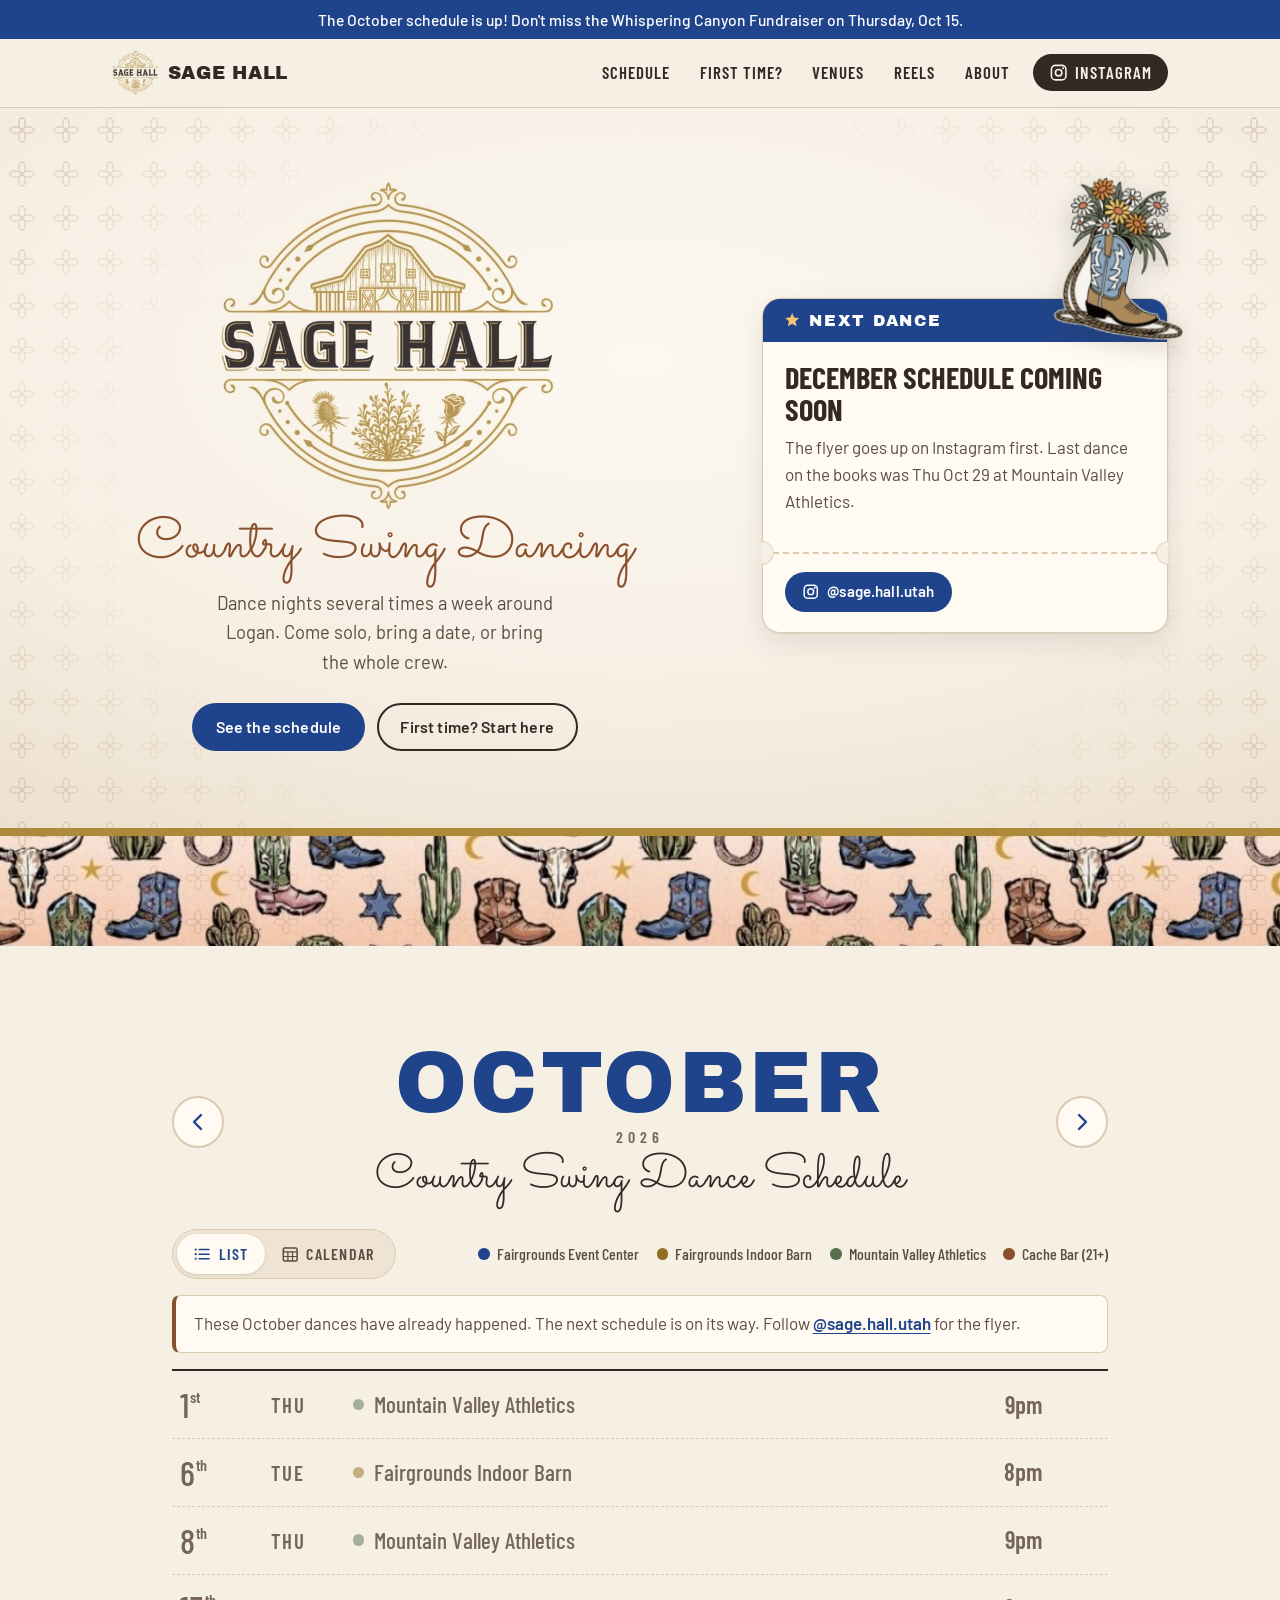
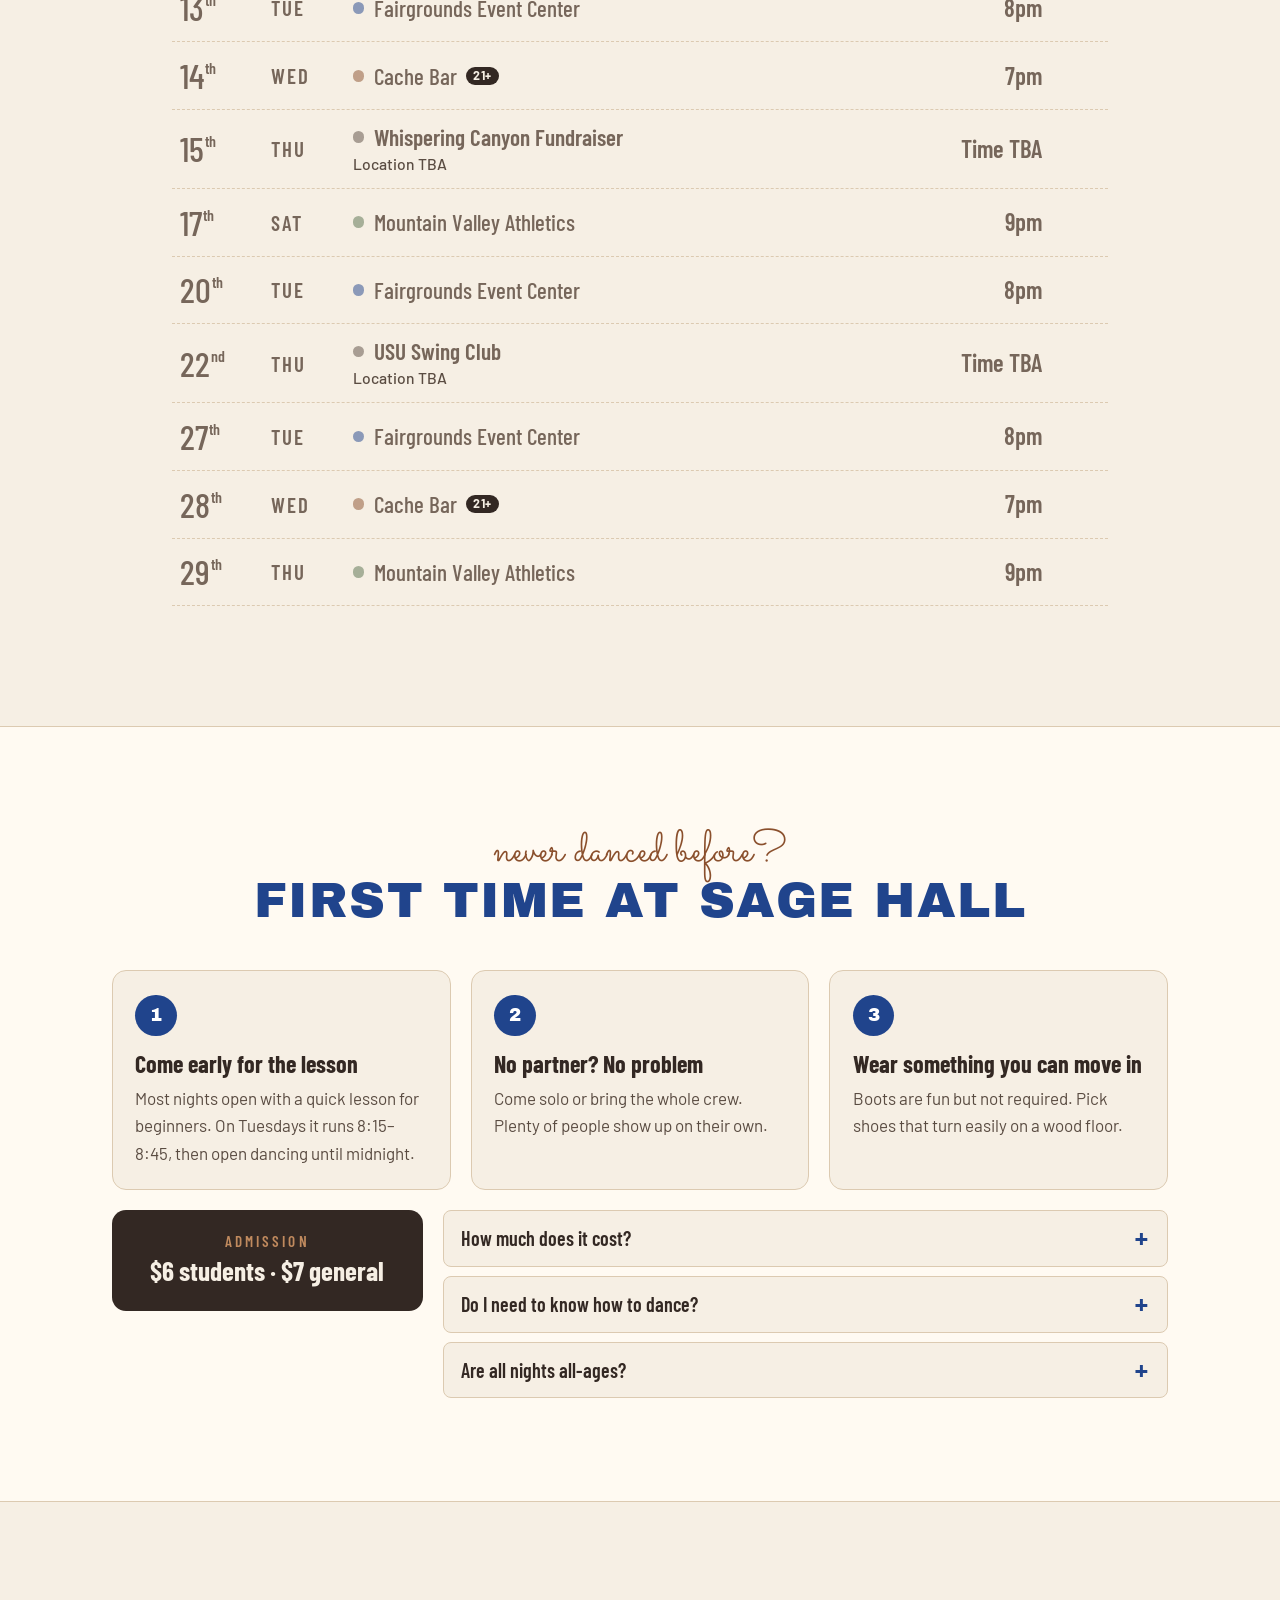
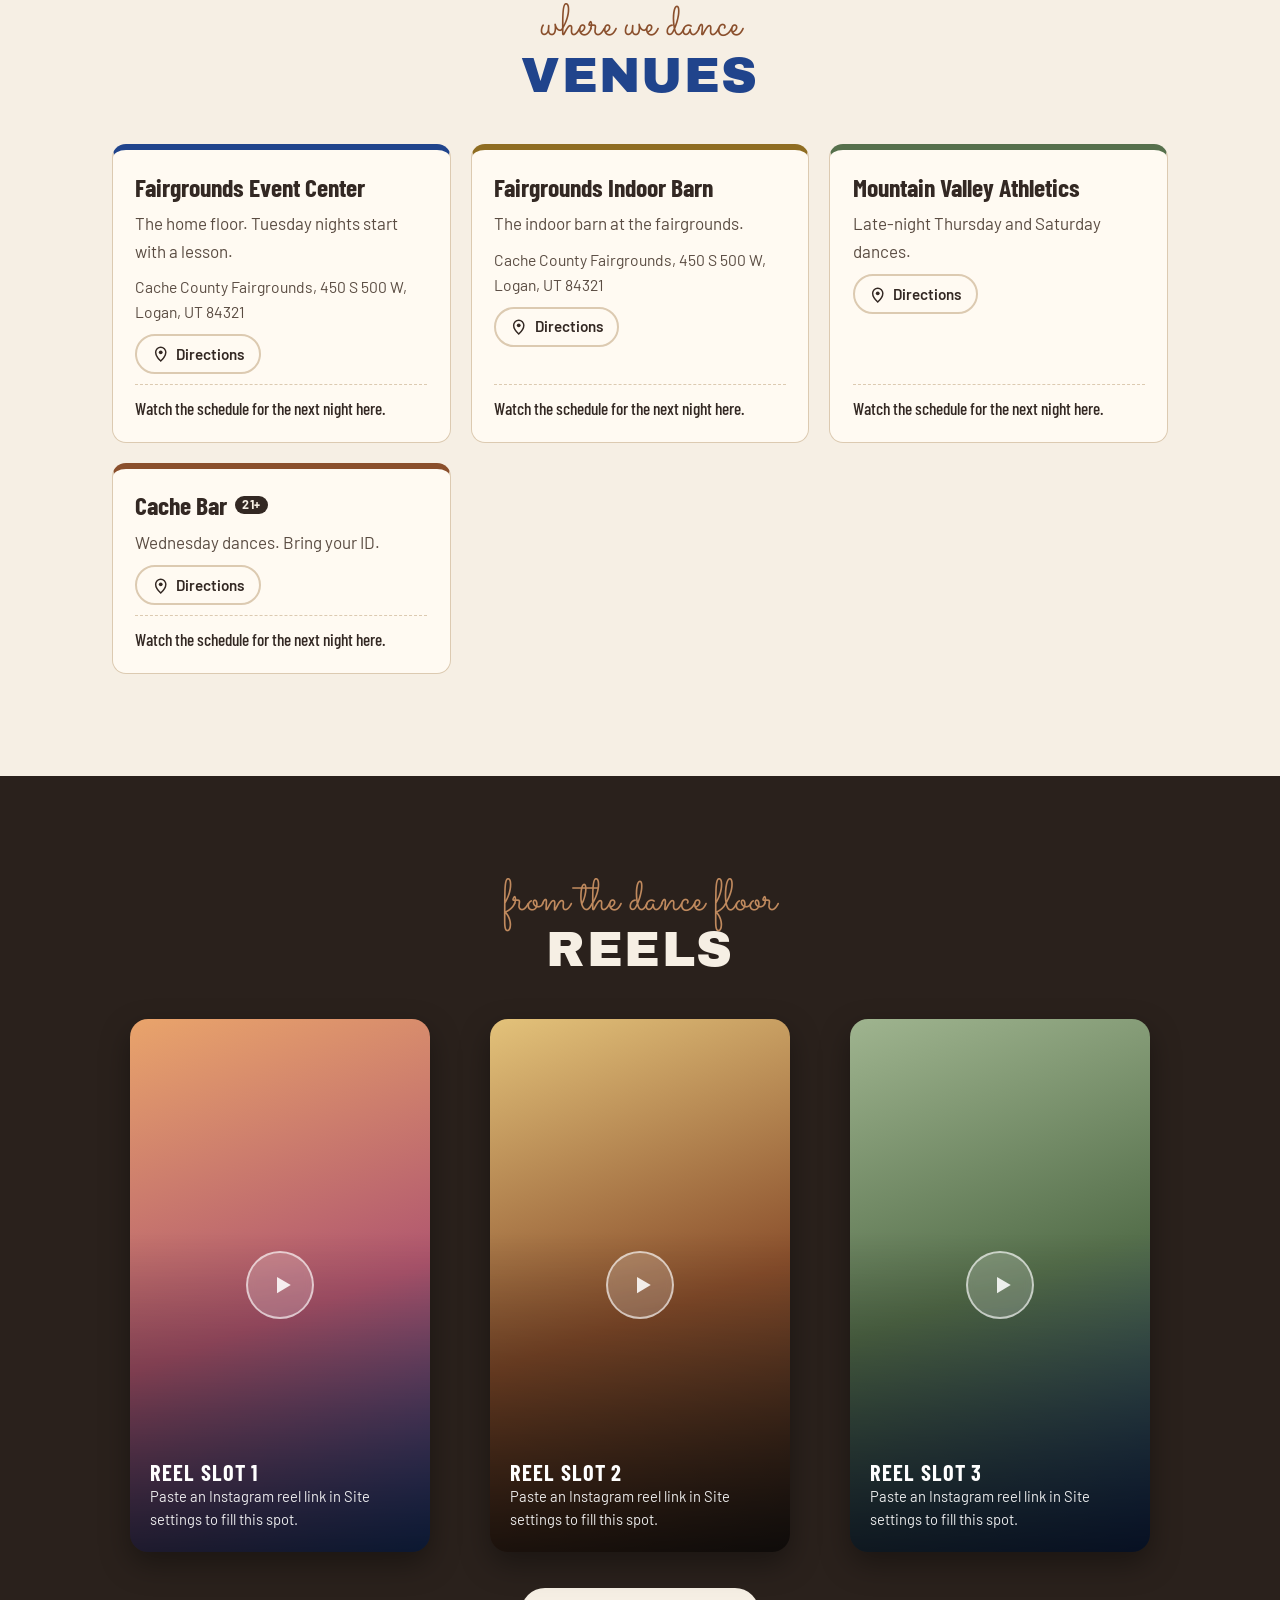
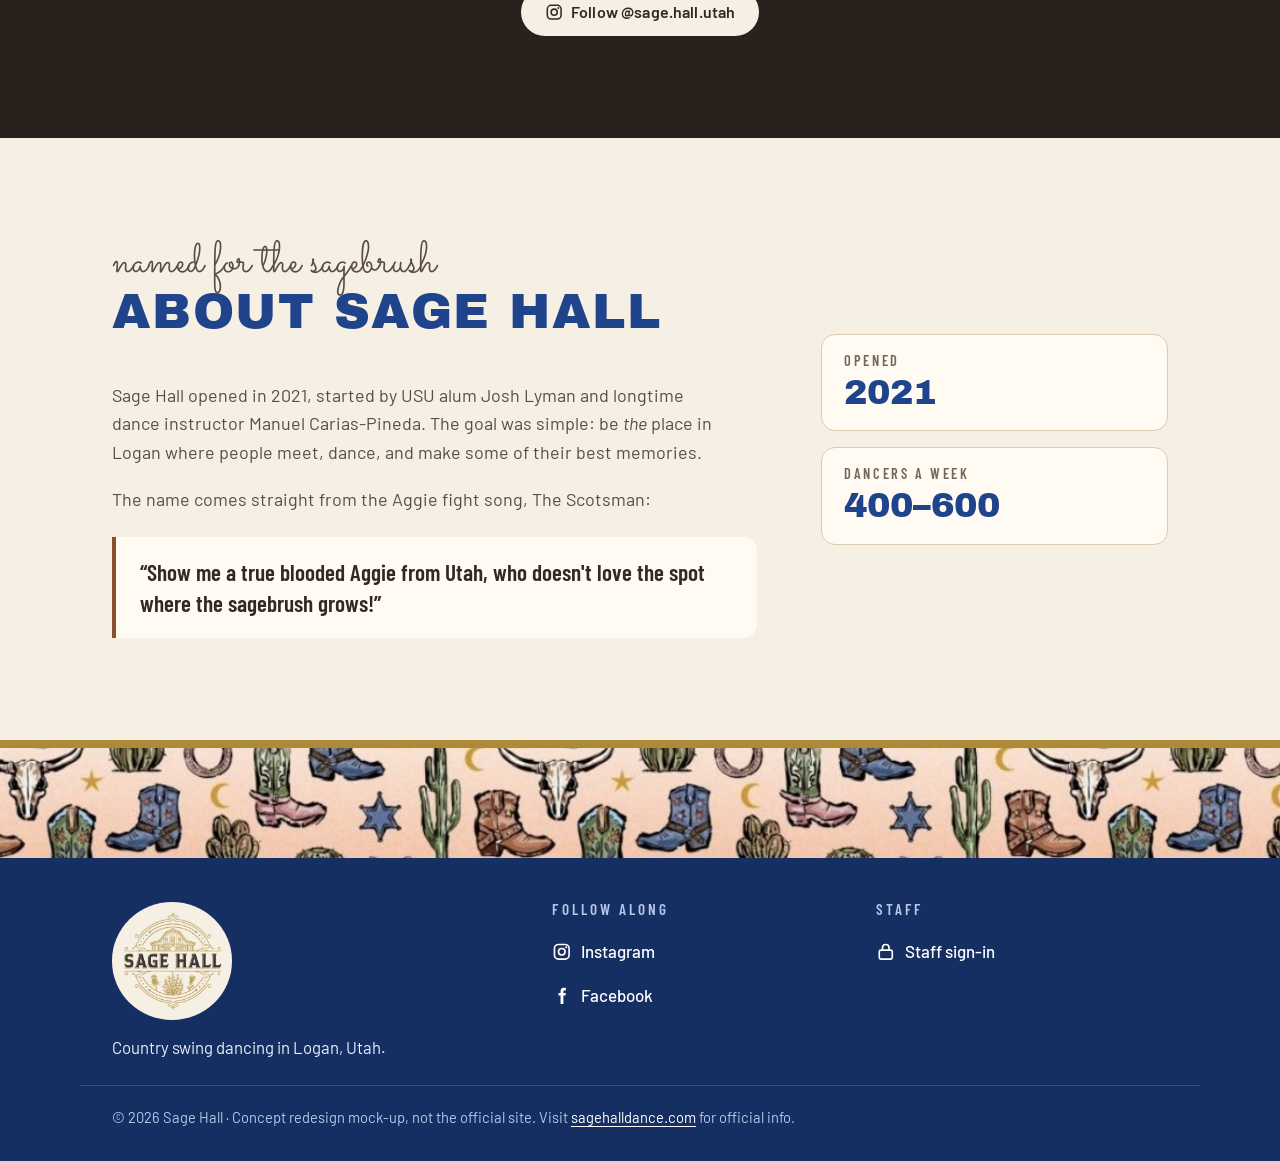
==== commit 13f0f54d: "Remove unverified "biggest dance floor" claims - Drop the "Biggest in Utah" stat from the about sect" ====
--- a/index.html
+++ b/index.html
@@ -55,7 +55,7 @@
           <h1 class="visually-hidden">Sage Hall</h1>
           <img class="hero-logo" src="assets/img/sage-hall-logo.png" alt="Sage Hall" width="340" height="331">
           <p class="script hero-script">Country Swing Dancing</p>
-          <p class="hero-lede">Cache Valley's biggest dance floor. Every night opens with a lesson, then the floor's yours. Come solo, bring a date, or bring the whole crew.</p>
+          <p class="hero-lede">Dance nights several times a week around Logan. Come solo, bring a date, or bring the whole crew.</p>
           <div class="hero-cta">
             <a class="btn btn-primary" href="#schedule">See the schedule</a>
             <a class="btn btn-ghost" href="#first-time">First time? Start here</a>
@@ -185,7 +185,6 @@
         <dl class="stats">
           <div><dt>Opened</dt><dd>2021</dd></div>
           <div><dt>Dancers a week</dt><dd>400–600</dd></div>
-          <div><dt>Dance floor</dt><dd>Biggest in Utah</dd></div>
         </dl>
       </div>
     </section>
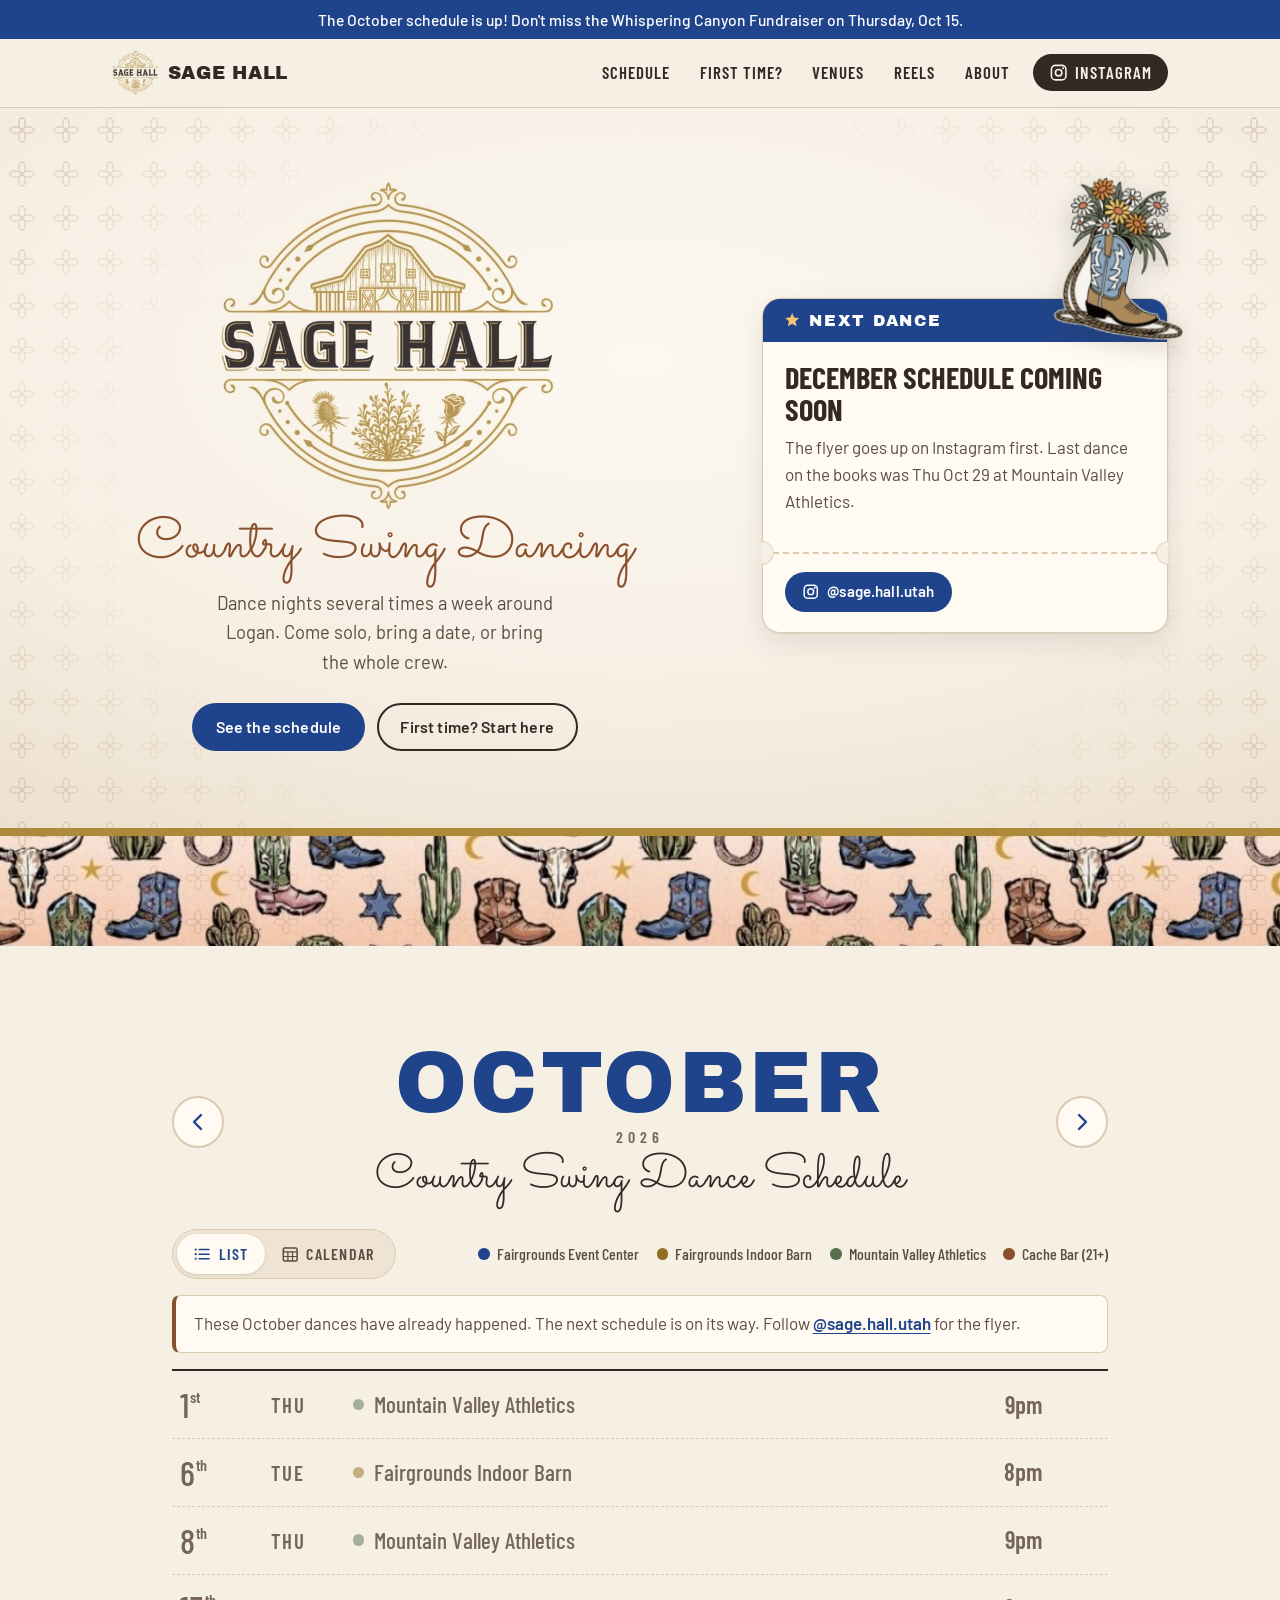
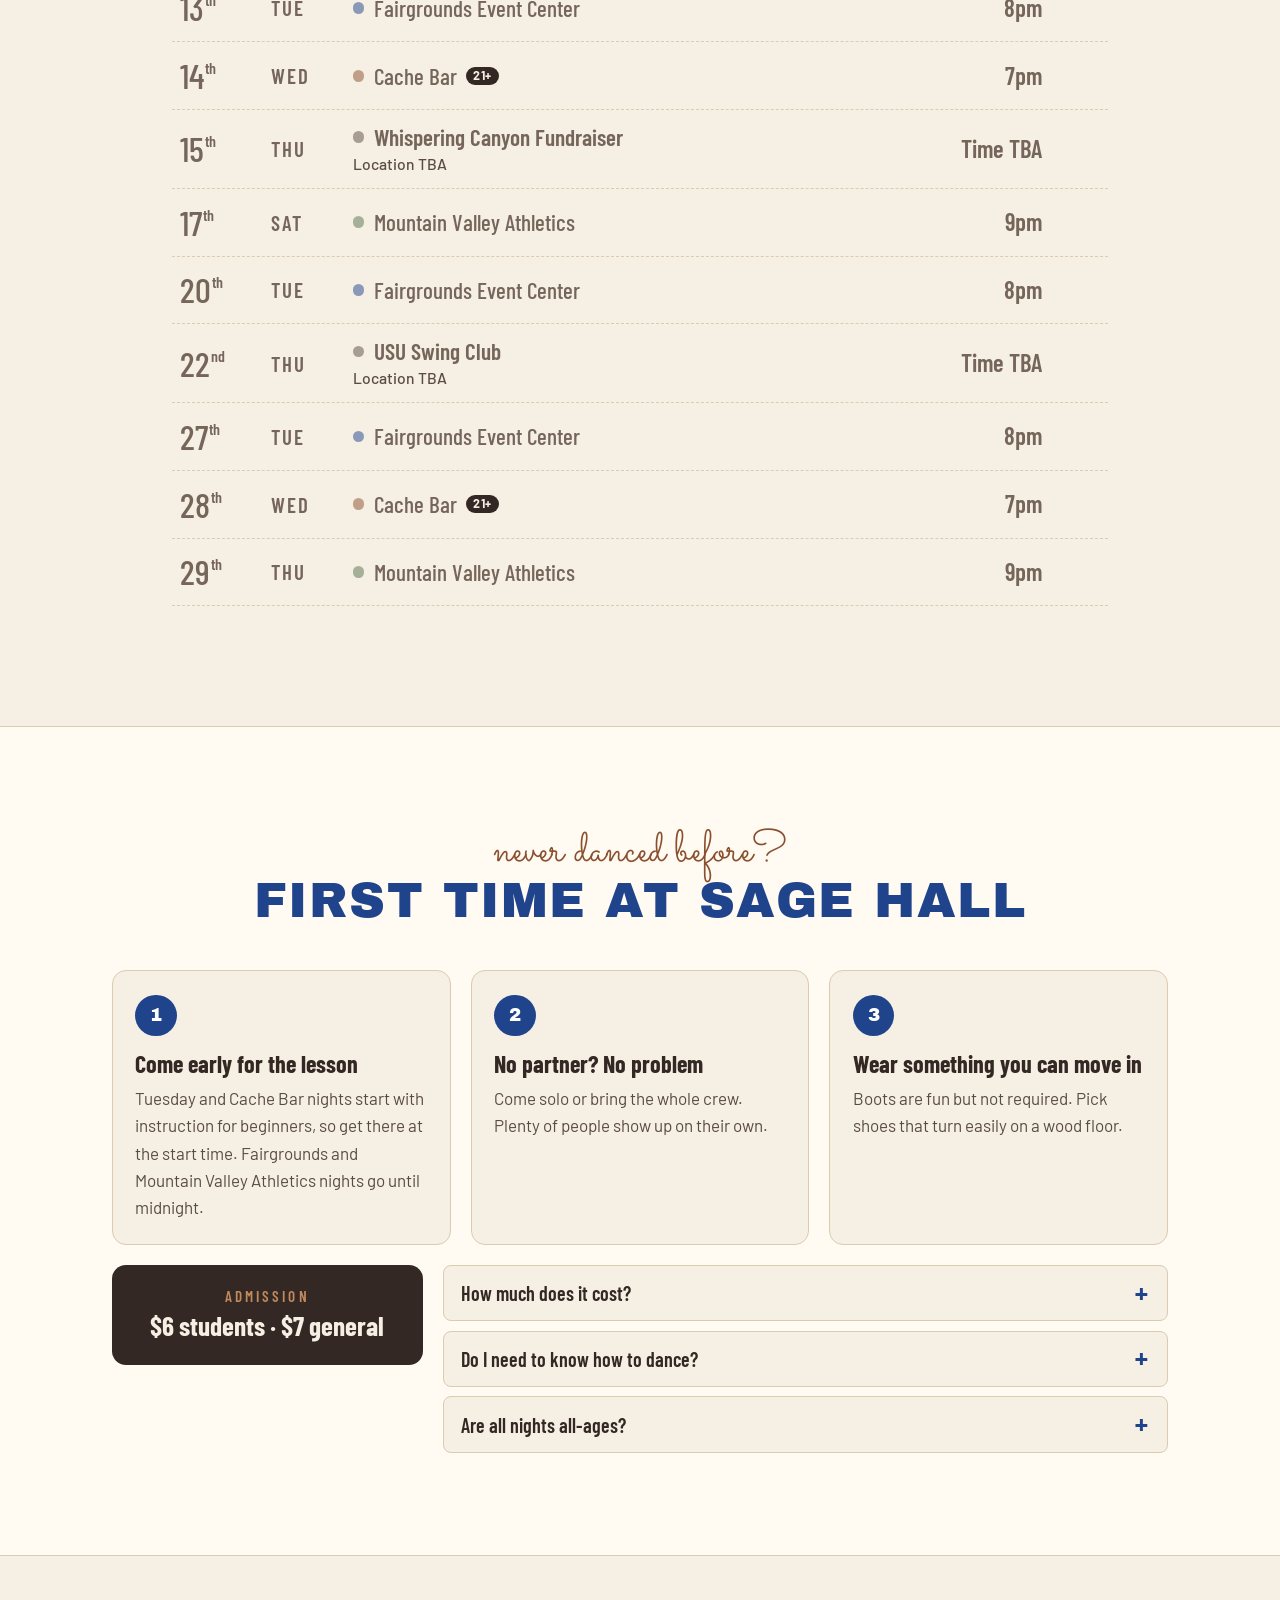
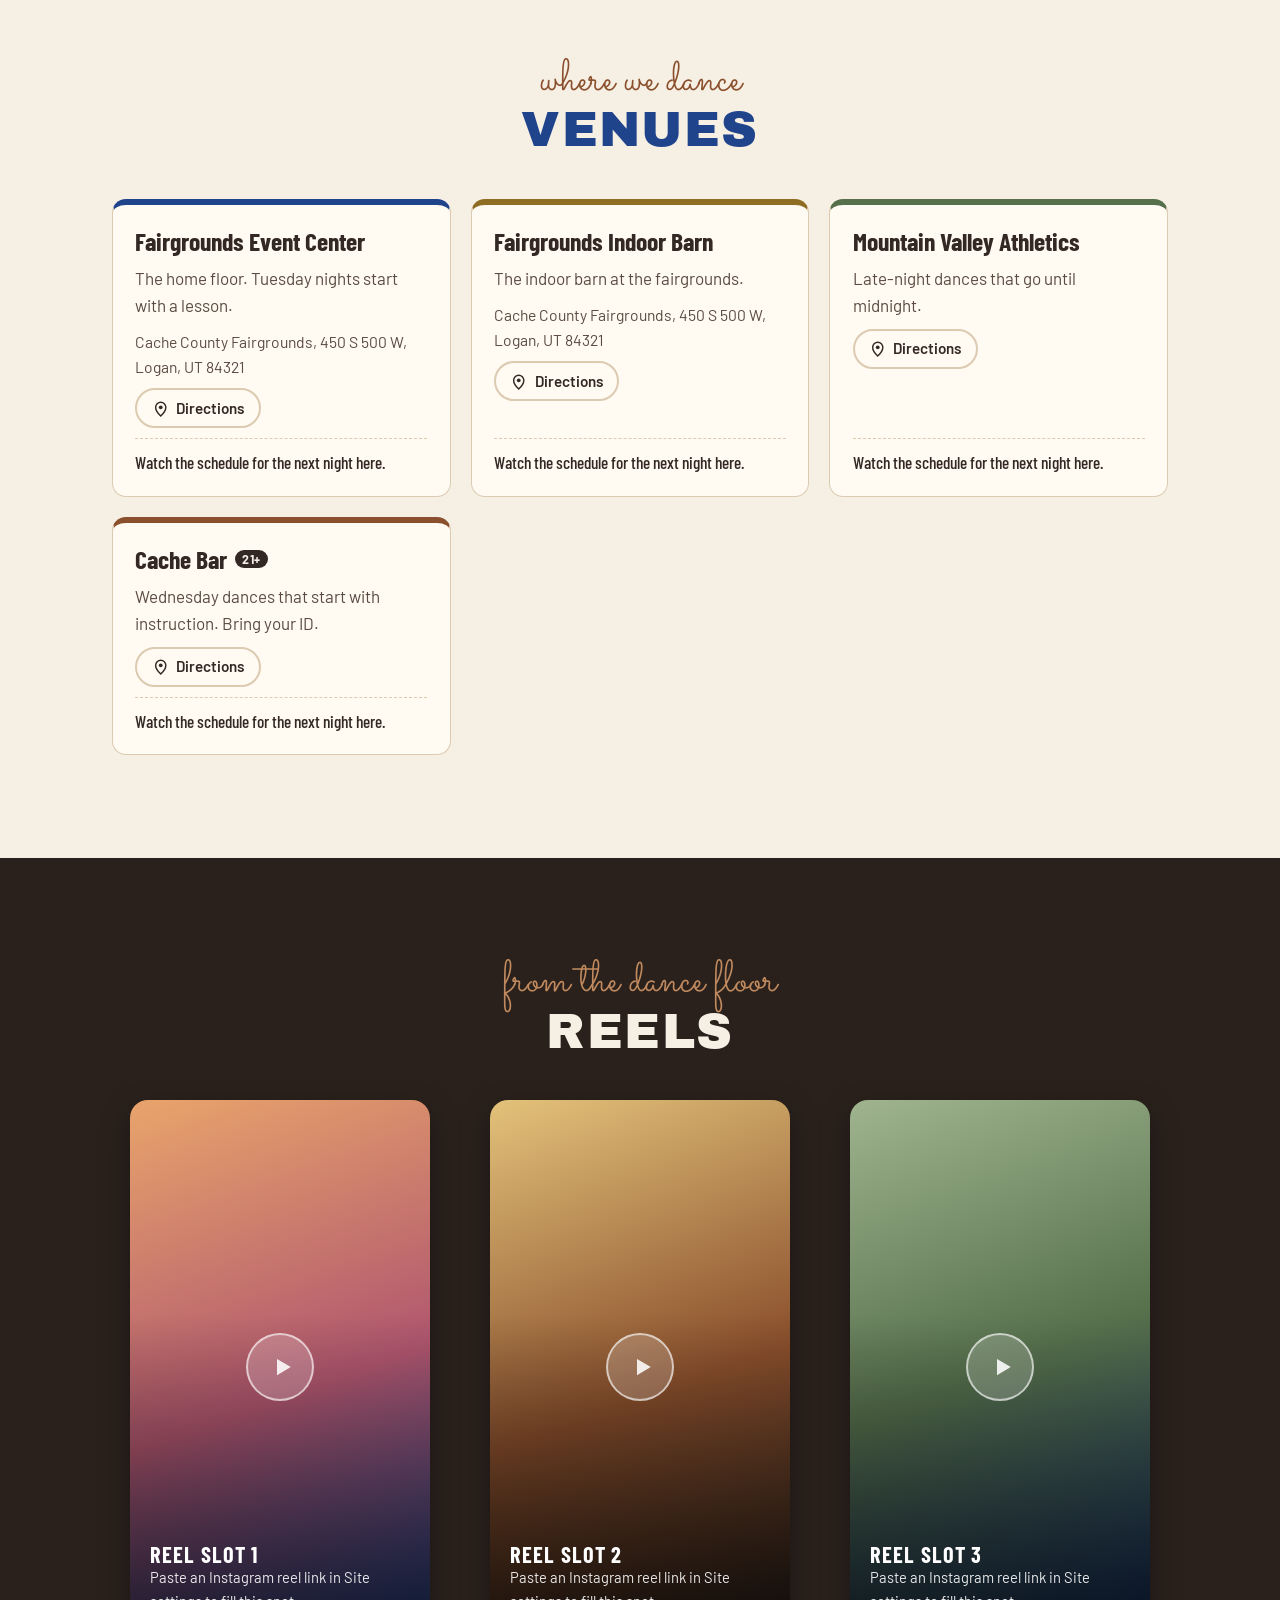
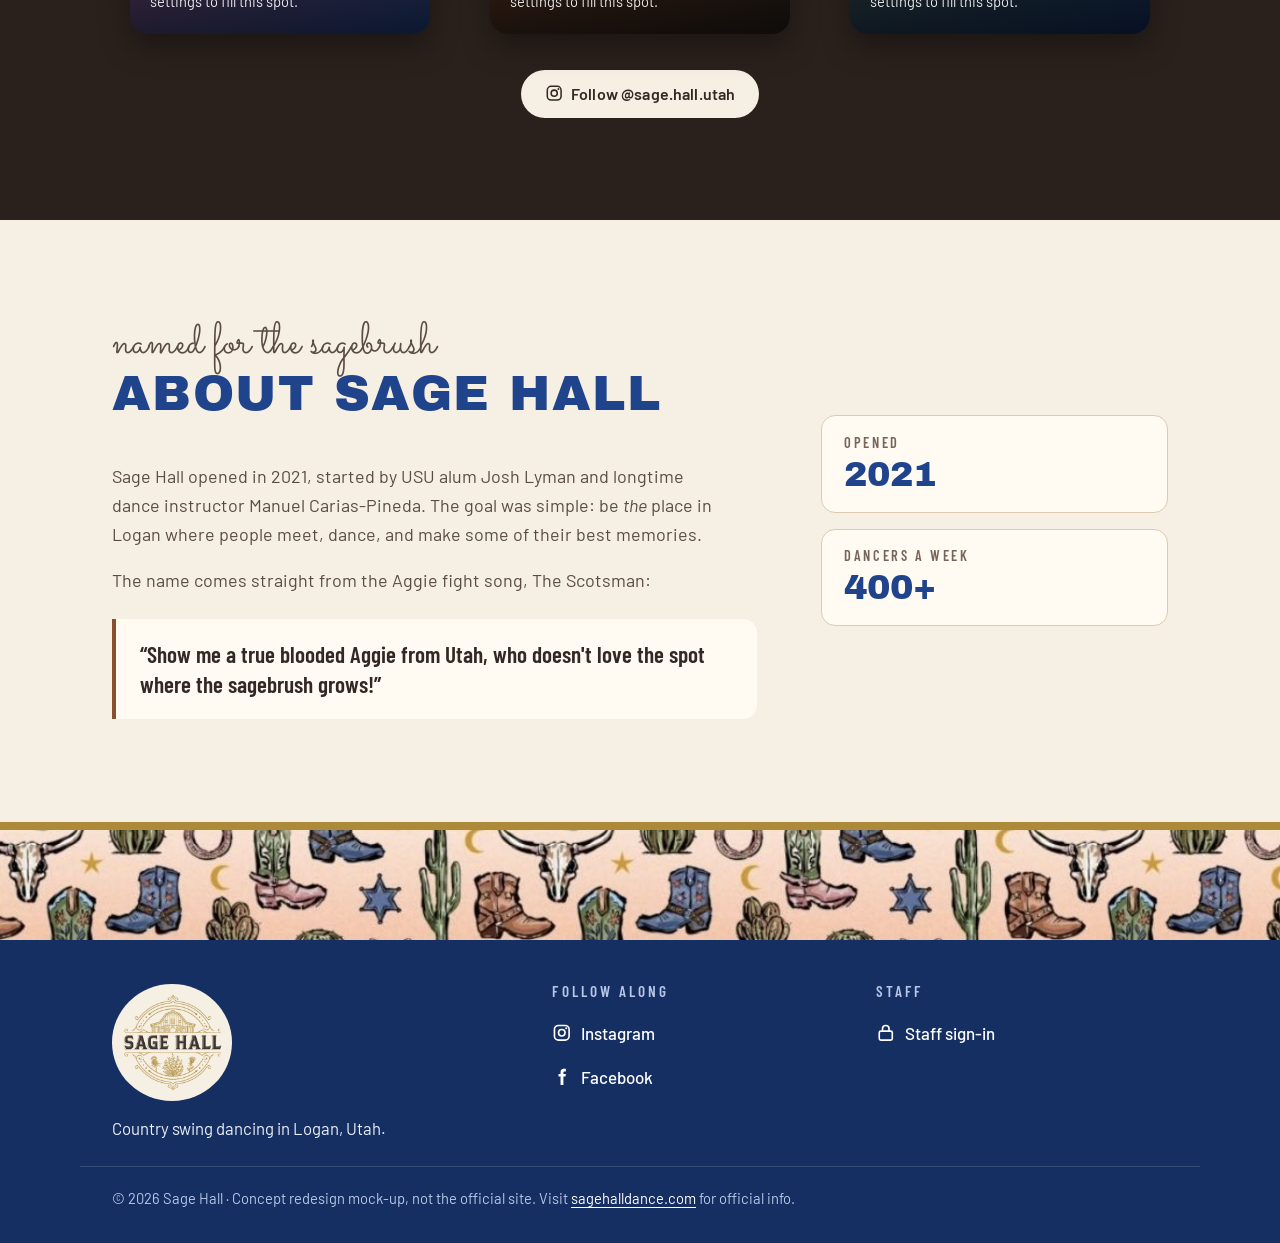
==== commit 69235a4a: "Use confirmed lesson nights, end times, and 400+ stat - First-timer card and FAQ: Tuesday and Cache " ====
--- a/index.html
+++ b/index.html
@@ -184,7 +184,7 @@
         </div>
         <dl class="stats">
           <div><dt>Opened</dt><dd>2021</dd></div>
-          <div><dt>Dancers a week</dt><dd>400–600</dd></div>
+          <div><dt>Dancers a week</dt><dd>400+</dd></div>
         </dl>
       </div>
     </section>
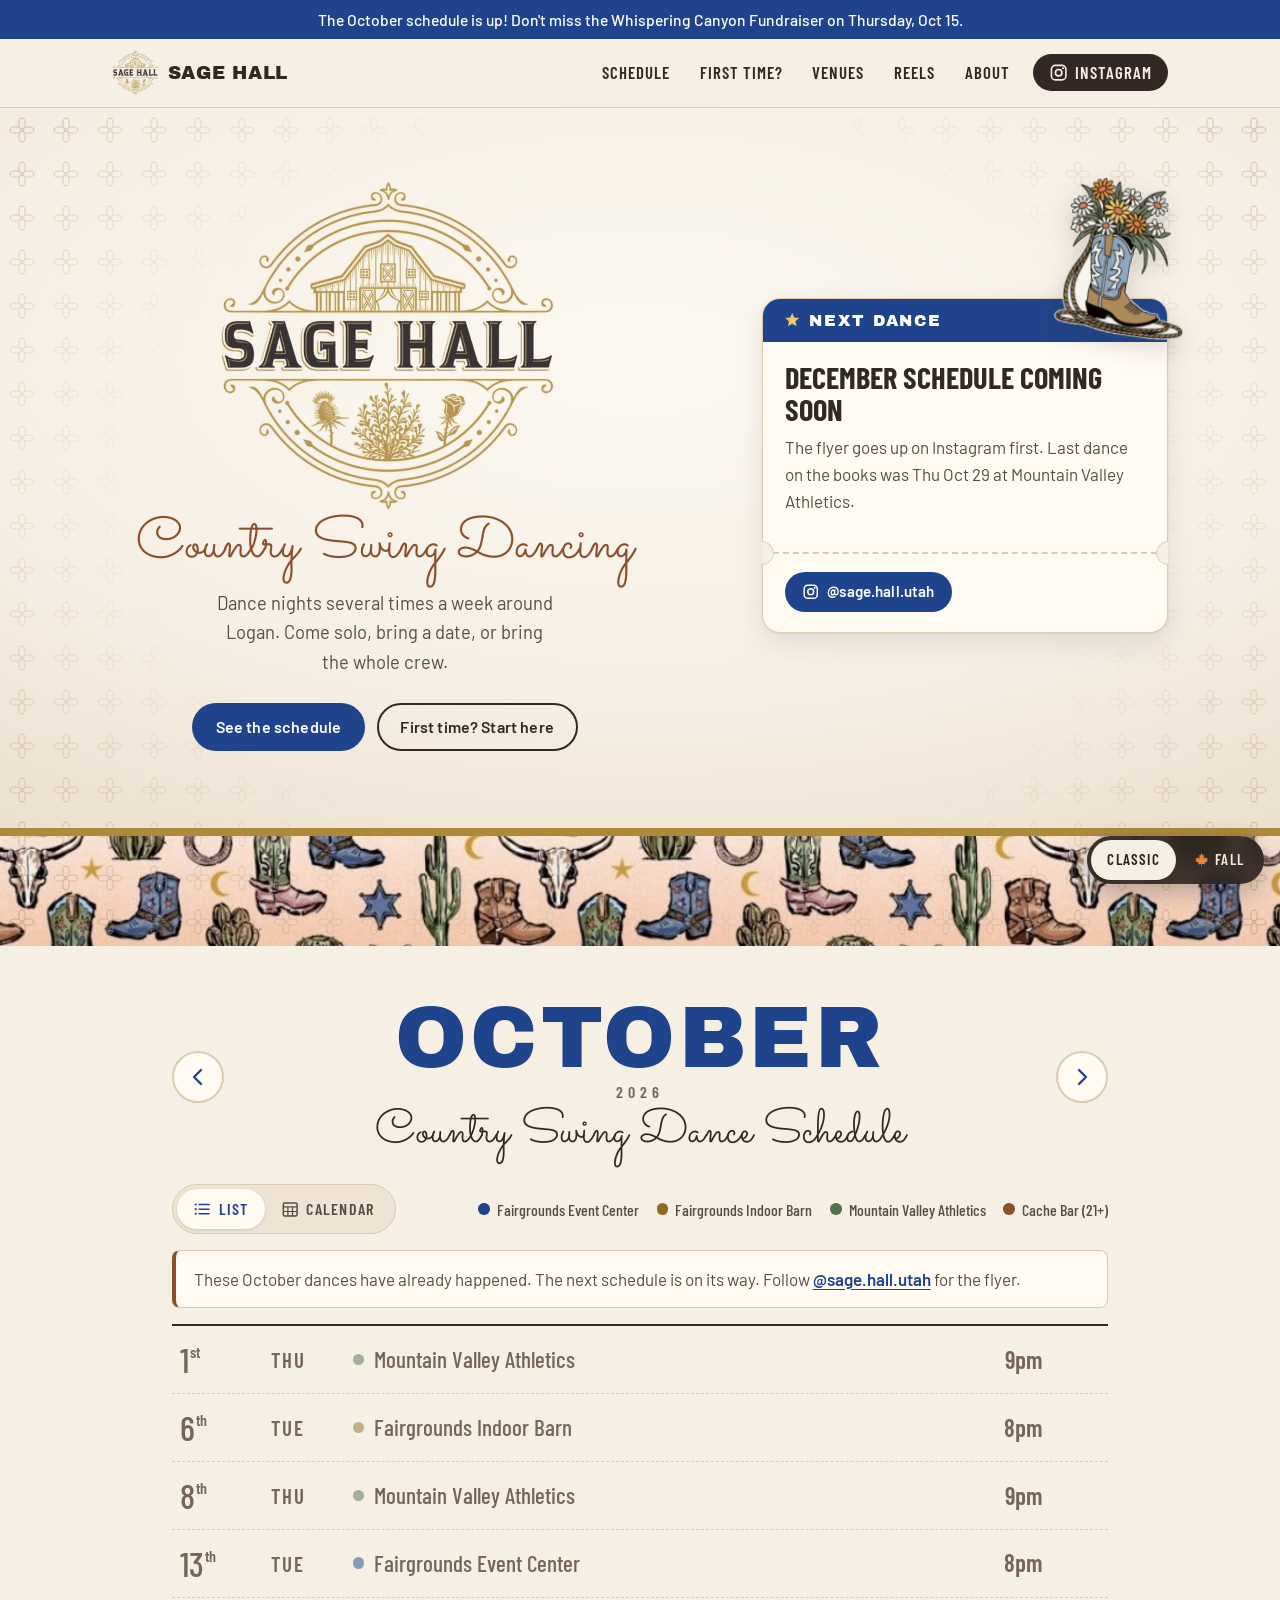
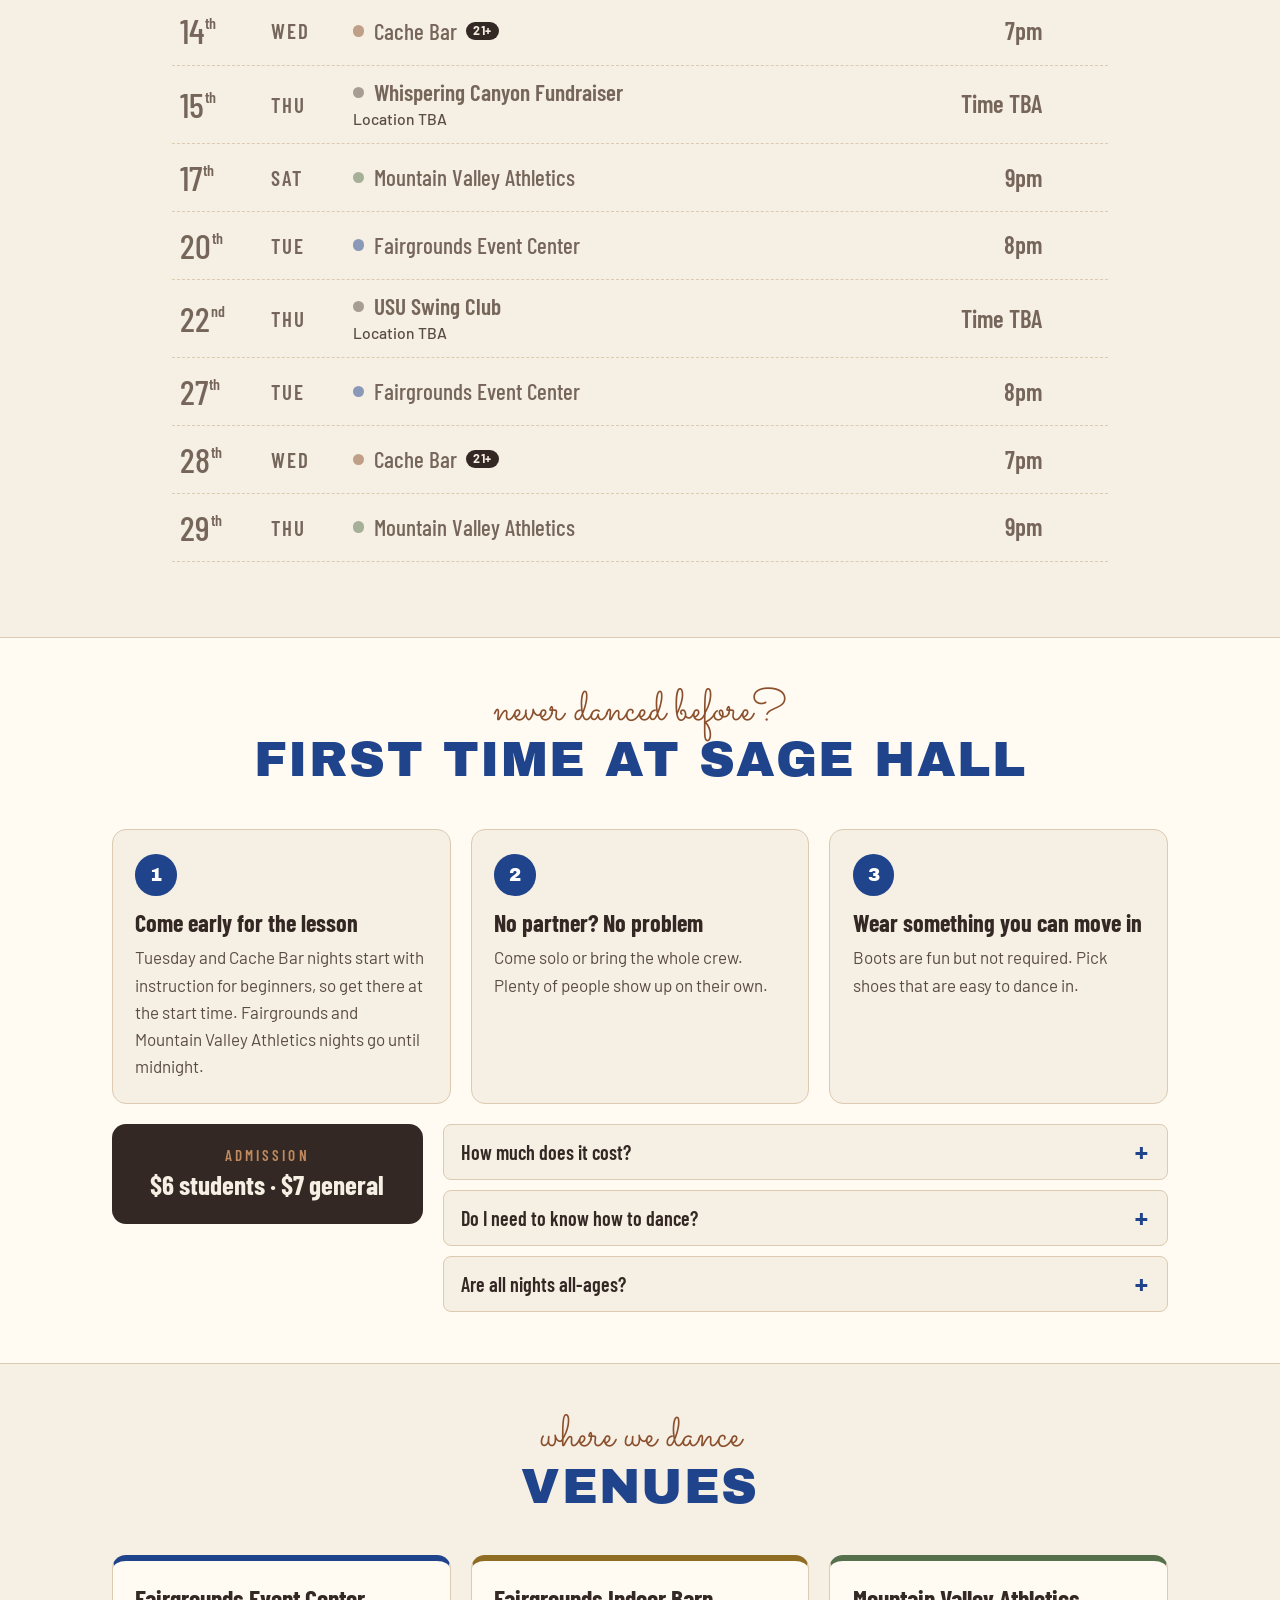
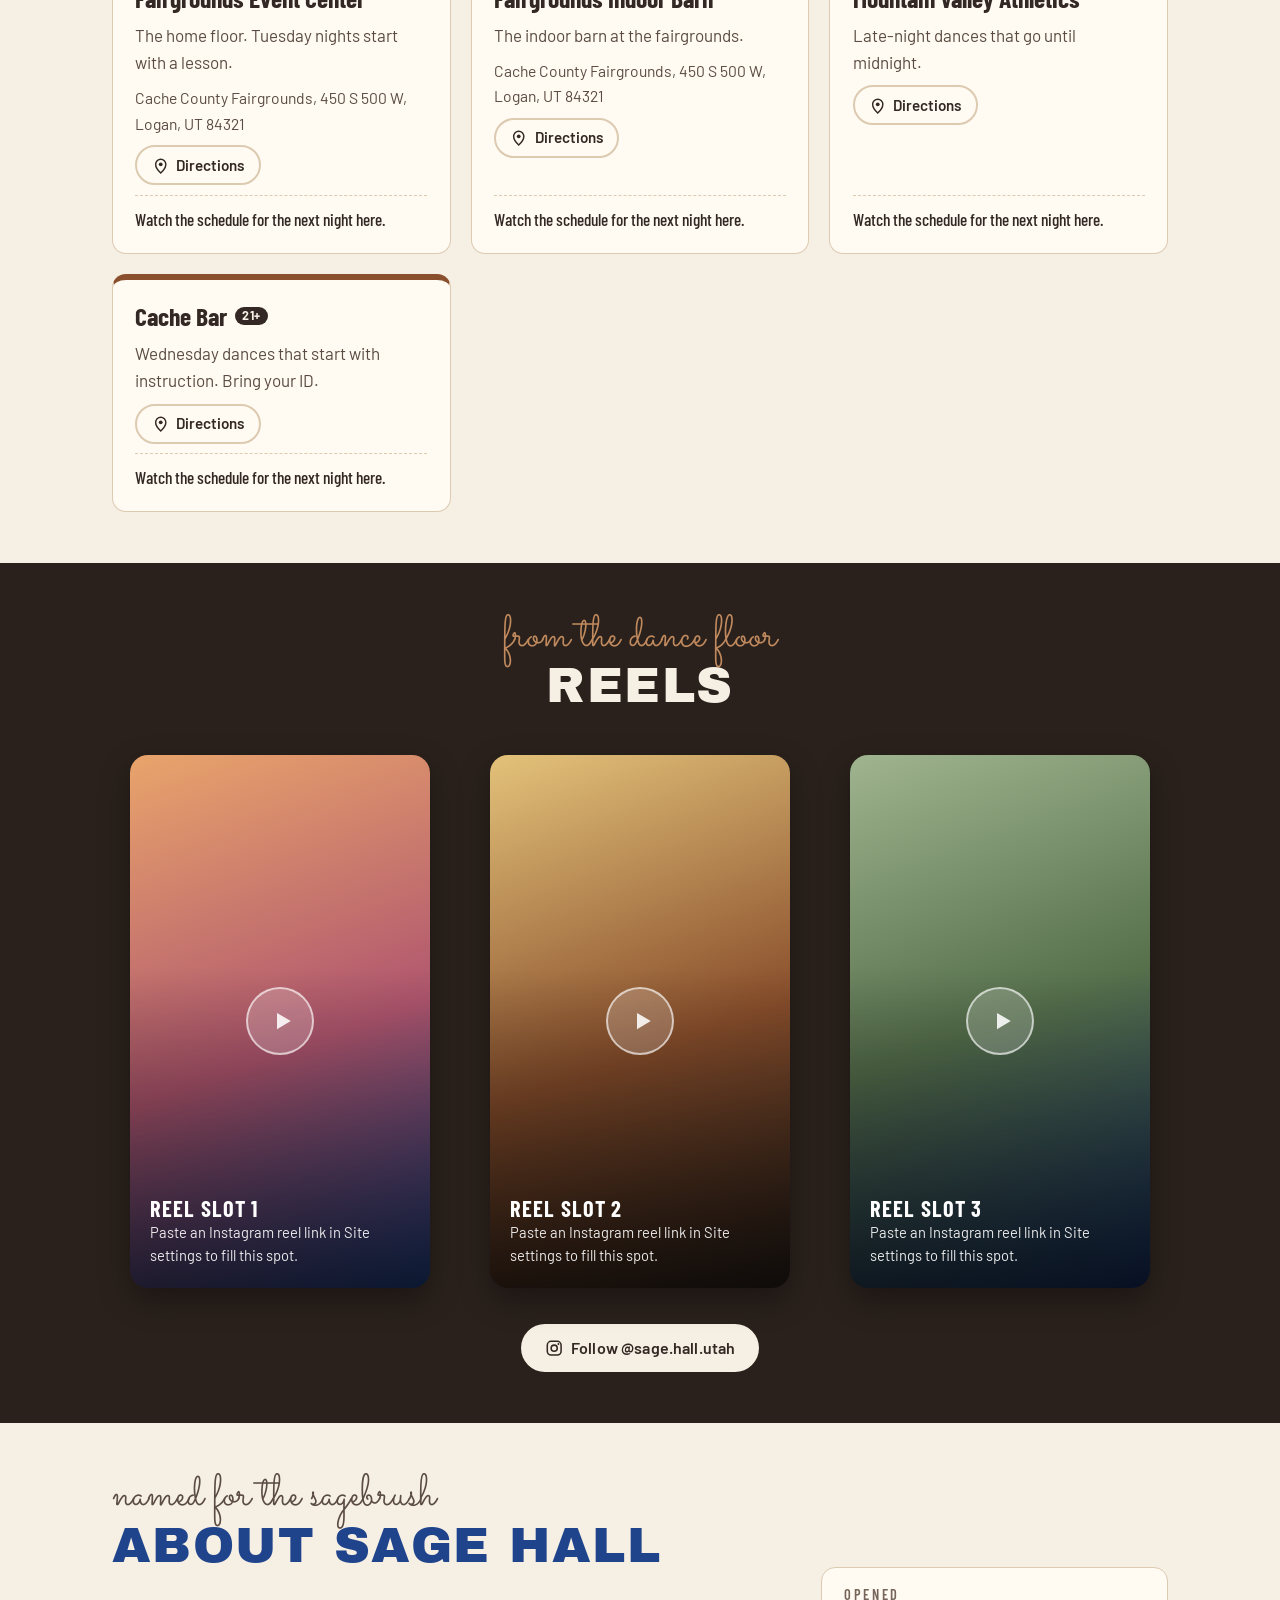
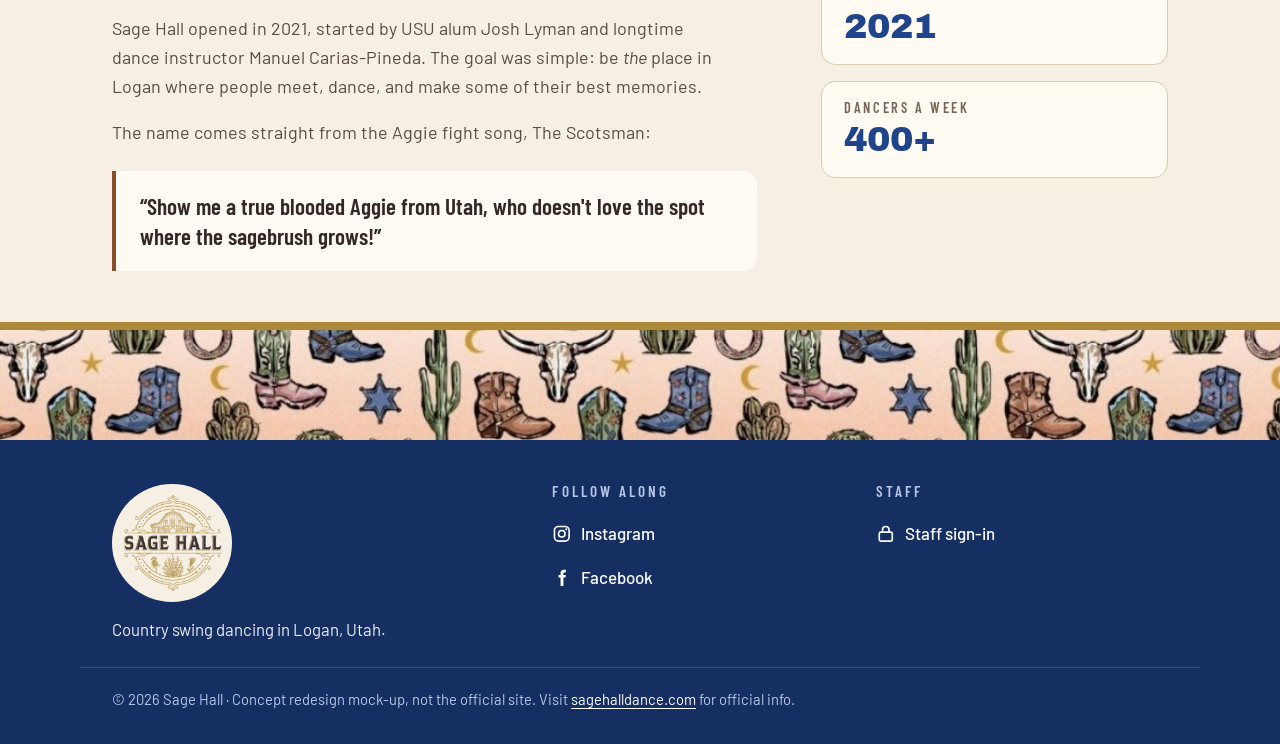
==== commit 36b93a45: "Add a Fall theme with a Classic/Fall switcher - New fall look based on the October flyer: barn-wood " ====
--- a/index.html
+++ b/index.html
@@ -13,7 +13,18 @@
   <link rel="preconnect" href="https://fonts.googleapis.com">
   <link rel="preconnect" href="https://fonts.gstatic.com" crossorigin>
   <link href="https://fonts.googleapis.com/css2?family=Archivo+Black&family=Barlow+Condensed:wght@400;500;600;700&family=Barlow:wght@400;500;600&family=Sacramento&display=swap" rel="stylesheet">
+  <script>
+    /* Apply the theme before first paint so the page never flashes the wrong look.
+       Order: ?theme= in the URL, then the visitor's last pick, then the site default
+       (cached from data/site.json). main.js takes over once the page loads. */
+    (function () {
+      var ok = { classic: 1, fall: 1 }, q = new URLSearchParams(location.search).get("theme"), t = ok[q] ? q : null;
+      try { t = t || localStorage.getItem("sagehall:theme") || localStorage.getItem("sagehall:default-theme"); } catch (e) {}
+      if (t === "fall") document.documentElement.setAttribute("data-theme", "fall");
+    })();
+  </script>
   <link rel="stylesheet" href="assets/css/styles.css">
+  <link rel="stylesheet" href="assets/css/theme-fall.css">
   <script src="assets/js/main.js" defer></script>
 </head>
 <body>
@@ -26,7 +37,8 @@
   <header class="site-header">
     <div class="wrap header-inner">
       <a class="brand" href="#top" aria-label="Sage Hall home">
-        <img src="assets/img/sage-hall-logo.png" alt="" width="46" height="46">
+        <img class="logo-dark" src="assets/img/sage-hall-logo.png" alt="" width="46" height="46">
+        <img class="logo-light" src="assets/img/sage-hall-logo-light.png" alt="" width="46" height="46">
         <span>Sage Hall</span>
       </a>
       <button class="menu-btn" type="button" aria-expanded="false" aria-controls="site-nav">
@@ -53,7 +65,8 @@
       <div class="wrap hero-grid">
         <div class="hero-copy">
           <h1 class="visually-hidden">Sage Hall</h1>
-          <img class="hero-logo" src="assets/img/sage-hall-logo.png" alt="Sage Hall" width="340" height="331">
+          <img class="hero-logo logo-dark" src="assets/img/sage-hall-logo.png" alt="Sage Hall" width="340" height="331">
+          <img class="hero-logo logo-light" src="assets/img/sage-hall-logo-light.png" alt="Sage Hall" width="340" height="331">
           <p class="script hero-script">Country Swing Dancing</p>
           <p class="hero-lede">Dance nights several times a week around Logan. Come solo, bring a date, or bring the whole crew.</p>
           <div class="hero-cta">
@@ -64,6 +77,7 @@
 
         <div class="hero-side">
           <img class="hero-boot" src="assets/img/boot-bouquet.png" alt="" width="271" height="321">
+          <img class="hero-pumpkin" src="assets/img/pumpkin.svg" alt="" width="160" height="150">
           <aside class="ticket" id="next-dance" aria-labelledby="next-dance-label" aria-live="polite">
             <p class="ticket-kicker" id="next-dance-label">Next dance</p>
             <div class="ticket-body">
@@ -214,6 +228,14 @@
     <p class="wrap footer-note">© <span id="year">2026</span> Sage Hall · Concept redesign mock-up, not the official site. Visit <a href="https://sagehalldance.com">sagehalldance.com</a> for official info.</p>
   </footer>
 
+  <!-- Classic / Fall switch (shown when Site settings → "Show theme switcher" is on) -->
+  <div class="theme-switch" id="theme-switch" role="group" aria-label="Site theme" hidden>
+    <button type="button" data-theme-choice="classic" aria-pressed="true">Classic</button>
+    <button type="button" data-theme-choice="fall" aria-pressed="false">
+      <svg aria-hidden="true" viewBox="0 0 100 100"><use href="#i-leaf-maple"/></svg> Fall
+    </button>
+  </div>
+
   <!-- Icon sprite -->
   <svg width="0" height="0" style="position:absolute;width:0;height:0;overflow:hidden" aria-hidden="true">
     <symbol id="i-instagram" viewBox="0 0 24 24"><rect x="3" y="3" width="18" height="18" rx="5" fill="none" stroke="currentColor" stroke-width="2"/><circle cx="12" cy="12" r="4" fill="none" stroke="currentColor" stroke-width="2"/><circle cx="17.5" cy="6.5" r="1.3" fill="currentColor"/></symbol>
@@ -226,6 +248,8 @@
     <symbol id="i-pin" viewBox="0 0 24 24"><path d="M12 22s7-6.2 7-12a7 7 0 10-14 0c0 5.8 7 12 7 12z" fill="none" stroke="currentColor" stroke-width="2"/><circle cx="12" cy="10" r="2.6" fill="currentColor"/></symbol>
     <symbol id="i-lock" viewBox="0 0 24 24"><rect x="4" y="10" width="16" height="11" rx="2" fill="none" stroke="currentColor" stroke-width="2"/><path d="M8 10V7a4 4 0 018 0v3" fill="none" stroke="currentColor" stroke-width="2"/></symbol>
     <symbol id="i-play" viewBox="0 0 24 24"><path d="M8 5.5v13l11-6.5z" fill="currentColor"/></symbol>
+    <symbol id="i-leaf-maple" viewBox="0 0 100 100"><path d="M50 6 L58 24 L66 20 L62 44 L74 34 L77 42 L90 40 L85 54 L92 58 L70 72 L73 82 L52 78 L52 96 L48 96 L48 78 L27 82 L30 72 L8 58 L15 54 L10 40 L23 42 L26 34 L38 44 L34 20 L42 24 Z" fill="currentColor"/></symbol>
+    <symbol id="i-leaf-oval" viewBox="0 0 100 100"><path d="M50 4 C78 26 80 66 50 96 C20 66 22 26 50 4 Z" fill="currentColor"/><path d="M50 12 L50 90" stroke="rgb(0 0 0 / 0.25)" stroke-width="3"/></symbol>
     <symbol id="i-star" viewBox="0 0 24 24"><path d="M12 2.5l2.6 6.1 6.6.5-5 4.4 1.5 6.5L12 16.6 6.3 20l1.5-6.5-5-4.4 6.6-.5z" fill="currentColor"/></symbol>
   </svg>
 </body>
--- a/assets/css/styles.css
+++ b/assets/css/styles.css
@@ -27,6 +27,11 @@
   --peach: #f5dbca;
   --night: #2a211c;
 
+  /* UI accent (buttons, headings, links). Separate from the venue colours so
+     themes can change it without recolouring a venue. */
+  --primary: var(--denim);
+  --primary-dark: var(--denim-dark);
+
   --radius: 14px;
   --radius-sm: 8px;
   --shadow: 0 1px 2px rgb(51 40 35 / 0.08), 0 10px 28px rgb(51 40 35 / 0.1);
@@ -39,12 +44,15 @@
   --wrap: 1120px;
   --gutter: clamp(16px, 4vw, 32px);
   --header-h: 68px;
+  --section-pad: clamp(32px, 4vw, 52px); /* vertical padding for content sections */
 }
 
 /* ---------- base ---------- */
 *, *::before, *::after { box-sizing: border-box; }
 [hidden] { display: none !important; }
-html { scroll-behavior: smooth; scroll-padding-top: calc(var(--header-h) + 12px); -webkit-text-size-adjust: 100%; }
+/* --header-offset is the sticky header's measured height (set in main.js), so
+   nav links land each section right under the header. */
+html { scroll-behavior: smooth; scroll-padding-top: var(--header-offset, var(--header-h)); -webkit-text-size-adjust: 100%; }
 @media (prefers-reduced-motion: reduce) { html { scroll-behavior: auto; } }
 
 body {
@@ -55,12 +63,12 @@
   overflow-x: hidden;
 }
 img { max-width: 100%; height: auto; display: block; }
-a { color: var(--denim); text-underline-offset: 0.18em; }
-a:hover { color: var(--denim-dark); }
+a { color: var(--primary); text-underline-offset: 0.18em; }
+a:hover { color: var(--primary-dark); }
 button { font: inherit; color: inherit; }
 h1, h2, h3 { line-height: 1.1; margin: 0; }
 p { margin: 0 0 1em; }
-:focus-visible { outline: 3px solid var(--denim); outline-offset: 3px; border-radius: 4px; }
+:focus-visible { outline: 3px solid var(--primary); outline-offset: 3px; border-radius: 4px; }
 svg { width: 1.15em; height: 1.15em; flex: none; }
 
 .wrap { width: 100%; max-width: var(--wrap); margin-inline: auto; padding-inline: var(--gutter); }
@@ -70,7 +78,7 @@
 }
 .skip-link {
   position: absolute; left: 12px; top: -60px; z-index: 100;
-  background: var(--denim); color: #fff; padding: 10px 16px; border-radius: var(--radius-sm);
+  background: var(--primary); color: #fff; padding: 10px 16px; border-radius: var(--radius-sm);
 }
 .skip-link:focus { top: 12px; color: #fff; }
 
@@ -85,18 +93,18 @@
   transition: background-color 0.15s, color 0.15s, border-color 0.15s, transform 0.15s;
 }
 .btn:active { transform: translateY(1px); }
-.btn-primary { background: var(--denim); color: #fff; }
-.btn-primary:hover { background: var(--denim-dark); color: #fff; }
+.btn-primary { background: var(--primary); color: #fff; }
+.btn-primary:hover { background: var(--primary-dark); color: #fff; }
 .btn-ghost { border-color: var(--ink); color: var(--ink); background: transparent; }
 .btn-ghost:hover { background: var(--ink); color: var(--paper); }
 .btn-outline { border-color: var(--line); background: var(--card); color: var(--ink); }
-.btn-outline:hover { border-color: var(--denim); color: var(--denim); }
+.btn-outline:hover { border-color: var(--primary); color: var(--primary); }
 .btn-light { background: var(--paper); color: var(--ink); }
 .btn-light:hover { background: #fff; color: var(--ink); }
 .btn-small { min-height: 40px; padding: 0.55em 1em; font-size: 0.95rem; }
 
 /* ---------- announcement ---------- */
-.announce { background: var(--denim); color: #fff; font: 500 0.98rem/1.35 var(--font-body); }
+.announce { background: var(--primary); color: #fff; font: 500 0.98rem/1.35 var(--font-body); }
 .announce p { margin: 0 auto; padding-block: 0.55rem; text-align: center; }
 .announce a { color: #fff; font-weight: 600; }
 
@@ -120,9 +128,9 @@
   font: 600 1.05rem/1 var(--font-cond); letter-spacing: 0.06em; text-transform: uppercase;
   color: var(--ink); text-decoration: none;
 }
-.site-nav a:hover { background: var(--paper-2); color: var(--denim); }
+.site-nav a:hover { background: var(--paper-2); color: var(--primary); }
 .site-nav .nav-cta { background: var(--ink); color: var(--paper); margin-left: 0.4rem; padding-inline: 1rem; }
-.site-nav .nav-cta:hover { background: var(--denim); color: #fff; }
+.site-nav .nav-cta:hover { background: var(--primary); color: #fff; }
 
 .menu-btn {
   display: none; align-items: center; gap: 0.55rem;
@@ -209,7 +217,7 @@
 .ticket-kicker {
   display: flex; align-items: center; gap: 0.5rem; margin: 0;
   padding: 0.75rem 1.25rem; border-radius: 17px 17px 0 0;
-  background: var(--denim); color: #fff;
+  background: var(--primary); color: #fff;
   font: 1rem/1 var(--font-display); letter-spacing: 0.12em; text-transform: uppercase;
 }
 .ticket-kicker svg { color: #f2c76e; }
@@ -217,7 +225,7 @@
 .ticket-loading { color: var(--muted); }
 .ticket-when { display: flex; align-items: flex-end; justify-content: space-between; gap: 1rem; margin-bottom: 0.6rem; }
 .ticket-date { font-family: var(--font-cond); line-height: 0.9; margin: 0; }
-.ticket-date .dow { display: block; font-weight: 600; font-size: 1.15rem; letter-spacing: 0.14em; color: var(--denim); }
+.ticket-date .dow { display: block; font-weight: 600; font-size: 1.15rem; letter-spacing: 0.14em; color: var(--primary); }
 .ticket-date .md { display: block; font-weight: 700; font-size: clamp(2.6rem, 5vw, 3.3rem); text-transform: uppercase; }
 .ticket-time { margin: 0; font: 700 clamp(1.8rem, 3.4vw, 2.2rem)/1 var(--font-cond); color: var(--copper); white-space: nowrap; }
 .ticket-venue { display: flex; flex-wrap: wrap; align-items: center; gap: 0.5rem; margin: 0 0 0.35rem; font: 600 1.35rem/1.2 var(--font-cond); }
@@ -268,7 +276,7 @@
   background: var(--ink); color: var(--paper);
 }
 .badge-cancel { background: var(--rose); color: #fff; }
-.badge-today { background: var(--denim); color: #fff; }
+.badge-today { background: var(--primary); color: #fff; }
 .badge-soft { background: var(--paper-2); color: var(--ink-soft); }
 
 /* ---------- add to calendar dropdown ---------- */
@@ -282,7 +290,7 @@
   transition: border-color 0.15s, color 0.15s;
 }
 .addcal > summary::-webkit-details-marker { display: none; }
-.addcal > summary:hover, .addcal[open] > summary { border-color: var(--denim); color: var(--denim); }
+.addcal > summary:hover, .addcal[open] > summary { border-color: var(--primary); color: var(--primary); }
 .addcal-menu {
   position: absolute; z-index: 30; top: calc(100% + 6px); right: 0; min-width: 210px;
   display: grid; padding: 0.4rem; border-radius: 12px;
@@ -294,7 +302,7 @@
   background: none; border: 0; cursor: pointer; text-decoration: none; color: var(--ink);
   font: 500 0.98rem/1.2 var(--font-body);
 }
-.addcal-menu a:hover, .addcal-menu button:hover { background: var(--paper); color: var(--denim); }
+.addcal-menu a:hover, .addcal-menu button:hover { background: var(--paper); color: var(--primary); }
 .icon-only > summary { padding: 0; width: 40px; justify-content: center; }
 
 .btn-dir {
@@ -302,25 +310,25 @@
   border-radius: 999px; border: 2px solid var(--line); background: var(--card);
   font: 600 0.95rem/1 var(--font-body); color: var(--ink); text-decoration: none;
 }
-.btn-dir:hover { border-color: var(--denim); color: var(--denim); }
+.btn-dir:hover { border-color: var(--primary); color: var(--primary); }
 
 /* ---------- schedule ---------- */
-.schedule { padding-block: clamp(48px, 8vw, 96px); }
+.schedule { padding-block: var(--section-pad); }
 .schedule > .wrap { max-width: 1000px; }
 .sched-head { display: grid; grid-template-columns: auto 1fr auto; align-items: center; gap: 1rem; margin-bottom: 1.75rem; }
 .month-title { text-align: center; }
 .month-title h2 {
   font: clamp(2.2rem, 12.5vw, 5.4rem)/0.95 var(--font-display);
-  letter-spacing: 0.04em; text-transform: uppercase; color: var(--denim);
+  letter-spacing: 0.04em; text-transform: uppercase; color: var(--primary);
 }
 .month-title h2 .yr { display: block; font: 600 1rem/1.6 var(--font-cond); letter-spacing: 0.3em; color: var(--muted); }
 .month-title .script { font-size: clamp(2rem, 5vw, 3rem); margin: 0.2rem 0 0; color: var(--ink); }
 .month-nav {
   width: 52px; height: 52px; border-radius: 50%; display: grid; place-items: center;
-  border: 2px solid var(--line); background: var(--card); color: var(--denim); cursor: pointer;
+  border: 2px solid var(--line); background: var(--card); color: var(--primary); cursor: pointer;
   transition: border-color 0.15s, background-color 0.15s;
 }
-.month-nav:hover:not(:disabled) { border-color: var(--denim); }
+.month-nav:hover:not(:disabled) { border-color: var(--primary); }
 .month-nav:disabled { opacity: 0.35; cursor: default; }
 .month-nav svg { width: 24px; height: 24px; }
 @media (max-width: 640px) {
@@ -340,7 +348,7 @@
   min-height: 40px; padding: 0 1rem; border-radius: 999px; border: 0; background: transparent; cursor: pointer;
   font: 600 1rem/1 var(--font-cond); letter-spacing: 0.08em; text-transform: uppercase; color: var(--ink-soft);
 }
-.view-toggle button[aria-pressed="true"] { background: var(--card); color: var(--denim); box-shadow: 0 1px 3px rgb(51 40 35 / 0.15); }
+.view-toggle button[aria-pressed="true"] { background: var(--card); color: var(--primary); box-shadow: 0 1px 3px rgb(51 40 35 / 0.15); }
 .legend { display: flex; flex-wrap: wrap; gap: 0.4rem 1.1rem; list-style: none; margin: 0; padding: 0; font: 500 1rem/1.2 var(--font-cond); color: var(--ink-soft); }
 .legend li { display: inline-flex; align-items: center; gap: 0.45rem; }
 
@@ -357,10 +365,10 @@
   padding: 0.85rem 0.5rem; border-bottom: 1px dashed var(--line);
   font-family: var(--font-cond); transition: background-color 0.3s;
 }
-.sched-row.is-flash { background: color-mix(in srgb, var(--denim) 10%, transparent); }
+.sched-row.is-flash { background: color-mix(in srgb, var(--primary) 10%, transparent); }
 .sched-row .d-num { font-size: 2.2rem; font-weight: 500; line-height: 1; }
 .sched-row .d-num sup { font-size: 0.45em; font-weight: 600; margin-left: 1px; vertical-align: 0.95em; }
-.sched-row .d-dow { font-size: 1.3rem; font-weight: 600; letter-spacing: 0.08em; color: var(--denim); }
+.sched-row .d-dow { font-size: 1.3rem; font-weight: 600; letter-spacing: 0.08em; color: var(--primary); }
 .sched-row .d-main { min-width: 0; }
 .sched-row .d-venue { display: flex; align-items: center; flex-wrap: wrap; gap: 0.35rem 0.6rem; font-size: 1.45rem; font-weight: 500; line-height: 1.15; }
 .sched-row .d-sub { font: 500 0.98rem/1.35 var(--font-body); color: var(--ink-soft); margin-top: 0.15rem; }
@@ -371,7 +379,7 @@
 .sched-row.is-past .dot { opacity: 0.5; }
 .sched-row.is-past .v-name.is-special { color: inherit; }
 .sched-row.is-cancelled .v-name, .sched-row.is-cancelled .d-time { text-decoration: line-through; text-decoration-thickness: 2px; }
-.sched-row.is-today { background: color-mix(in srgb, var(--denim) 7%, transparent); }
+.sched-row.is-today { background: color-mix(in srgb, var(--primary) 7%, transparent); }
 .sched-row .addcal-slot { width: 40px; }
 
 @media (max-width: 640px) {
@@ -394,7 +402,7 @@
 .cal-cell.is-past { background: color-mix(in srgb, var(--paper) 60%, transparent); }
 .cal-cell.is-past .cal-day, .cal-cell.is-past .chip { opacity: 0.55; }
 .cal-day { font: 600 1rem/1 var(--font-cond); color: var(--ink-soft); }
-.cal-cell.is-today .cal-day { display: inline-grid; place-items: center; width: 1.7rem; height: 1.7rem; margin: -0.15rem; border-radius: 50%; background: var(--denim); color: #fff; }
+.cal-cell.is-today .cal-day { display: inline-grid; place-items: center; width: 1.7rem; height: 1.7rem; margin: -0.15rem; border-radius: 50%; background: var(--primary); color: #fff; }
 .chip {
   display: block; width: 100%; text-align: left; cursor: pointer; border: 0;
   border-left: 4px solid var(--v); border-radius: 5px; padding: 0.3rem 0.4rem;
@@ -419,16 +427,16 @@
 /* ---------- section heads ---------- */
 .section-head { text-align: center; margin-bottom: clamp(28px, 4vw, 44px); }
 .section-head .script { font-size: clamp(2rem, 4.5vw, 2.8rem); margin: 0 0 0.1rem; }
-.section-head h2 { font: clamp(2rem, 5vw, 3.1rem)/1 var(--font-display); text-transform: uppercase; letter-spacing: 0.03em; color: var(--denim); }
+.section-head h2 { font: clamp(2rem, 5vw, 3.1rem)/1 var(--font-display); text-transform: uppercase; letter-spacing: 0.03em; color: var(--primary); }
 .section-head-left { text-align: left; }
 
 /* ---------- first time ---------- */
-.first-time { padding-block: clamp(56px, 8vw, 104px); background: var(--card); border-block: 1px solid var(--line); }
+.first-time { padding-block: var(--section-pad); background: var(--card); border-block: 1px solid var(--line); }
 .steps { list-style: none; margin: 0; padding: 0; display: grid; grid-template-columns: repeat(auto-fit, minmax(240px, 1fr)); gap: 1.25rem; counter-reset: step; }
 .steps li { position: relative; padding: 1.5rem 1.4rem 1.4rem; background: var(--paper); border: 1px solid var(--line); border-radius: var(--radius); counter-increment: step; }
 .steps li::before {
   content: counter(step); display: grid; place-items: center; width: 2.6rem; height: 2.6rem; margin-bottom: 0.9rem;
-  border-radius: 50%; background: var(--denim); color: #fff; font: 1.15rem/1 var(--font-display);
+  border-radius: 50%; background: var(--primary); color: #fff; font: 1.15rem/1 var(--font-display);
 }
 .steps h3 { font: 700 1.5rem/1.1 var(--font-cond); margin-bottom: 0.5rem; }
 .steps p { margin: 0; color: var(--ink-soft); }
@@ -444,13 +452,13 @@
   padding: 0.95rem 1.1rem; font: 600 1.25rem/1.2 var(--font-cond);
 }
 .faq summary::-webkit-details-marker { display: none; }
-.faq summary::after { content: "+"; font: 1.4rem/1 var(--font-display); color: var(--denim); transition: transform 0.2s; }
+.faq summary::after { content: "+"; font: 1.4rem/1 var(--font-display); color: var(--primary); transition: transform 0.2s; }
 .faq details[open] summary::after { transform: rotate(45deg); }
 .faq details p { margin: 0; padding: 0 1.1rem 1rem; color: var(--ink-soft); }
 @media (max-width: 760px) { .ft-bottom { grid-template-columns: 1fr; } }
 
 /* ---------- venues ---------- */
-.venues { padding-block: clamp(56px, 8vw, 104px); }
+.venues { padding-block: var(--section-pad); }
 .venue-grid { display: grid; grid-template-columns: repeat(auto-fit, minmax(260px, 1fr)); gap: 1.25rem; }
 .venue {
   display: flex; flex-direction: column; gap: 0.6rem;
@@ -465,7 +473,7 @@
 .venue .btn-dir { align-self: flex-start; }
 
 /* ---------- reels ---------- */
-.reels { padding-block: clamp(56px, 8vw, 104px); background: var(--night); color: var(--paper); }
+.reels { padding-block: var(--section-pad); background: var(--night); color: var(--paper); }
 .reels .section-head h2 { color: var(--paper); }
 .reels .section-head .script { color: var(--copper-light); }
 .reel-grid { display: grid; grid-template-columns: repeat(auto-fit, minmax(300px, 1fr)); gap: 1.5rem; align-items: start; justify-items: center; }
@@ -474,7 +482,7 @@
   background: #fff; border: 0; border-radius: 12px; margin: 0 !important; min-width: 0 !important;
   width: 100% !important; max-width: 380px; padding: 0; box-shadow: 0 12px 30px rgb(0 0 0 / 0.35);
 }
-.reel .instagram-media a { display: block; padding: 2rem 1rem; text-align: center; color: var(--denim); font-weight: 600; }
+.reel .instagram-media a { display: block; padding: 2rem 1rem; text-align: center; color: var(--primary); font-weight: 600; }
 .reel-placeholder {
   position: relative; aspect-ratio: 9 / 16; width: 100%; max-width: 300px; margin-inline: auto;
   border-radius: 18px; overflow: hidden; display: flex; flex-direction: column; justify-content: flex-end;
@@ -507,7 +515,7 @@
 }
 
 /* ---------- about ---------- */
-.about { padding-block: clamp(56px, 8vw, 104px); }
+.about { padding-block: var(--section-pad); }
 .about-grid { display: grid; grid-template-columns: 1.3fr 0.7fr; gap: clamp(28px, 5vw, 64px); align-items: center; }
 .about-copy p { font-size: 1.12rem; color: var(--ink-soft); max-width: 60ch; }
 .pull-quote { margin: 1.5rem 0 0; padding: 1.25rem 1.5rem; border-left: 4px solid var(--copper); background: var(--card); border-radius: 0 var(--radius) var(--radius) 0; }
@@ -515,11 +523,11 @@
 .stats { margin: 0; display: grid; gap: 1rem; }
 .stats div { padding: 1.2rem 1.4rem; border-radius: var(--radius); background: var(--card); border: 1px solid var(--line); }
 .stats dt { font: 600 0.9rem/1 var(--font-cond); letter-spacing: 0.18em; text-transform: uppercase; color: var(--muted); }
-.stats dd { margin: 0.35rem 0 0; font: clamp(1.6rem, 3.4vw, 2.2rem)/1.05 var(--font-display); color: var(--denim); }
+.stats dd { margin: 0.35rem 0 0; font: clamp(1.6rem, 3.4vw, 2.2rem)/1.05 var(--font-display); color: var(--primary); }
 @media (max-width: 820px) { .about-grid { grid-template-columns: 1fr; } }
 
 /* ---------- footer ---------- */
-.site-footer { background: var(--denim-dark); color: #e9eef8; }
+.site-footer { background: var(--primary-dark); color: #e9eef8; }
 .site-footer a { color: #fff; }
 .band-footer { border-bottom: 0; }
 .footer-grid { display: grid; grid-template-columns: 1.4fr 1fr 1fr; gap: 2rem; padding-block: 2.75rem 1.5rem; }
@@ -540,7 +548,7 @@
 .admin-card { max-width: 720px; margin-inline: auto; background: var(--card); border: 1px solid var(--line); border-radius: 20px; box-shadow: var(--shadow); overflow: hidden; }
 .admin-card header { padding: 2rem 2rem 1.25rem; text-align: center; }
 .admin-card header img { width: 120px; margin: 0 auto 0.75rem; }
-.admin-card header h1 { font: clamp(1.8rem, 5vw, 2.4rem)/1 var(--font-display); text-transform: uppercase; color: var(--denim); letter-spacing: 0.03em; }
+.admin-card header h1 { font: clamp(1.8rem, 5vw, 2.4rem)/1 var(--font-display); text-transform: uppercase; color: var(--primary); letter-spacing: 0.03em; }
 .admin-card header p { margin: 0.75rem auto 0; color: var(--ink-soft); max-width: 46ch; }
 .admin-actions { display: grid; gap: 0.75rem; padding: 0 2rem 1.75rem; }
 .admin-actions .btn { width: 100%; min-height: 56px; font-size: 1.05rem; }
@@ -552,3 +560,26 @@
 @media (max-width: 520px) {
   .admin-card header, .admin-actions, .admin-section { padding-inline: 1.15rem; }
 }
+
+/* ==========================================================================
+   Theme plumbing. The fall look lives in theme-fall.css; these defaults keep
+   its extra artwork hidden in the classic theme.
+   ========================================================================== */
+.logo-light, .hero-pumpkin { display: none; }
+
+.theme-switch {
+  position: fixed; z-index: 60;
+  right: max(16px, env(safe-area-inset-right)); bottom: max(16px, env(safe-area-inset-bottom));
+  display: inline-flex; gap: 2px; padding: 4px; border-radius: 999px;
+  background: rgb(42 33 28 / 0.9); box-shadow: 0 8px 24px rgb(0 0 0 / 0.25);
+  -webkit-backdrop-filter: blur(8px); backdrop-filter: blur(8px);
+}
+.theme-switch button {
+  display: inline-flex; align-items: center; gap: 0.4em;
+  min-height: 40px; padding: 0 1rem; border: 0; border-radius: 999px; cursor: pointer;
+  background: transparent; color: #f3e9da;
+  font: 600 0.95rem/1 var(--font-cond); letter-spacing: 0.08em; text-transform: uppercase;
+}
+.theme-switch button:hover { background: rgb(255 255 255 / 0.1); }
+.theme-switch button[aria-pressed="true"] { background: #f6efe4; color: #2a211c; }
+.theme-switch svg { width: 1em; height: 1em; color: #e8873a; }
--- a/assets/css/theme-fall.css
+++ b/assets/css/theme-fall.css
@@ -0,0 +1,166 @@
+/* ==========================================================================
+   Fall / October theme, based on the October flyer: weathered barn wood,
+   pumpkins, autumn leaves, gold lettering and an orange ribbon.
+   Everything is scoped to <html data-theme="fall">, set by the inline script
+   in index.html and by main.js.
+   ========================================================================== */
+
+:root[data-theme="fall"] {
+  --paper: #f6ead8;
+  --paper-2: #eedcc2;
+  --paper-3: #e2c9a6;
+  --card: #fdf6ea;
+  --ink: #2e2018;
+  --ink-soft: #5b4636;
+  --muted: #7c6553;
+  --line: #e2cdb0;
+  --primary: #b4531c;
+  --primary-dark: #8f3f12;
+  --copper: #a8521f;
+  --copper-light: #f0a35a;
+  --night: #24170f;
+
+  --pumpkin: #ee8b3a;
+  --harvest: #f4b544;
+  --cream: #f6e8d2;
+  --espresso: #22160f;
+  --on-wood: #f3e6d2;
+  --wood: url("../img/wood.jpg") repeat 0 0 / 640px;
+}
+
+/* Dark wood areas get lighter venue colours so dots and chips stay visible. */
+:root[data-theme="fall"] :is(.schedule, .reels) {
+  --denim: #93b2ee; --sage: #a9c48f; --copper: #f2a265; --gold: #f4c55e; --rose: #f2a0b4;
+}
+
+/* ---------- swaps ---------- */
+:root[data-theme="fall"] .logo-dark,
+:root[data-theme="fall"] .hero-boot { display: none; }
+:root[data-theme="fall"] .logo-light { display: block; }
+
+/* ---------- header ---------- */
+:root[data-theme="fall"] .site-header { background: rgb(34 22 15 / 0.93); border-bottom-color: rgb(255 255 255 / 0.08); }
+:root[data-theme="fall"] .brand,
+:root[data-theme="fall"] .site-nav a { color: var(--on-wood); }
+:root[data-theme="fall"] .site-nav a:hover { background: rgb(255 255 255 / 0.08); color: var(--harvest); }
+:root[data-theme="fall"] .site-nav .nav-cta { background: var(--pumpkin); color: #2a170c; }
+:root[data-theme="fall"] .site-nav .nav-cta:hover { background: var(--harvest); color: #2a170c; }
+:root[data-theme="fall"] .menu-btn { border-color: var(--on-wood); color: var(--on-wood); }
+@media (max-width: 880px) {
+  :root[data-theme="fall"] .site-nav { background: var(--espresso); border-bottom-color: rgb(255 255 255 / 0.08); }
+  :root[data-theme="fall"] .site-nav a { border-bottom-color: rgb(255 255 255 / 0.12); }
+}
+
+/* ---------- hero ---------- */
+:root[data-theme="fall"] .hero {
+  background:
+    radial-gradient(120% 90% at 50% 35%, rgb(22 14 9 / 0.3) 0%, rgb(22 14 9 / 0.72) 100%),
+    #2b1d14 var(--wood);
+}
+:root[data-theme="fall"] .hero::before {
+  /* garland in the top-left corner */
+  inset: 0 auto auto 0; width: clamp(130px, 22vw, 300px); aspect-ratio: 300 / 220; opacity: 1;
+  background: url("../img/fall-corner.svg") no-repeat 0 0 / contain;
+  -webkit-mask-image: none; mask-image: none;
+  filter: drop-shadow(0 6px 10px rgb(0 0 0 / 0.35));
+}
+:root[data-theme="fall"] .hero-script { color: #fbf1e1; }
+:root[data-theme="fall"] .hero-lede { color: #e9d9c2; }
+:root[data-theme="fall"] .hero .btn-primary { background: var(--pumpkin); color: #2a170c; }
+:root[data-theme="fall"] .hero .btn-primary:hover { background: var(--harvest); color: #2a170c; }
+:root[data-theme="fall"] .hero .btn-ghost { border-color: var(--on-wood); color: var(--on-wood); }
+:root[data-theme="fall"] .hero .btn-ghost:hover { background: var(--on-wood); color: #2a170c; }
+
+:root[data-theme="fall"] .hero-pumpkin {
+  display: block; position: absolute; z-index: 2; width: 150px; right: -28px; top: -100px;
+  transform: rotate(6deg); filter: drop-shadow(0 8px 12px rgb(0 0 0 / 0.4)); pointer-events: none;
+}
+@media (max-width: 880px) {
+  :root[data-theme="fall"] .hero-pumpkin { width: 112px; right: -6px; top: -16px; }
+}
+@media (max-width: 480px) {
+  :root[data-theme="fall"] .hero-pumpkin { width: 94px; top: -2px; right: -2px; }
+}
+/* ticket notches show the dark wood behind the ticket */
+:root[data-theme="fall"] .ticket-stub::before,
+:root[data-theme="fall"] .ticket-stub::after { background: #2a1c14; border-color: rgb(255 255 255 / 0.12); }
+
+/* falling leaves (added by main.js; hidden for reduced motion) */
+.leaf-fall { position: absolute; inset: 0; overflow: hidden; pointer-events: none; }
+.leaf-fall span {
+  position: absolute; top: -40px; left: var(--x); width: var(--s); height: var(--s);
+  animation: leaf-fall var(--d) linear var(--delay) infinite;
+}
+.leaf-fall svg { width: 100%; height: 100%; animation: leaf-spin calc(var(--d) / 3) ease-in-out var(--delay) infinite alternate; }
+@keyframes leaf-fall {
+  0% { transform: translate3d(0, 0, 0); opacity: 0; }
+  8% { opacity: 0.85; }
+  50% { transform: translate3d(var(--sway), 55vh, 0); }
+  88% { opacity: 0.85; }
+  100% { transform: translate3d(calc(var(--sway) * -0.3), 110vh, 0); opacity: 0; }
+}
+@keyframes leaf-spin { from { transform: rotate(-35deg); } to { transform: rotate(55deg); } }
+@media (prefers-reduced-motion: reduce) { .leaf-fall { display: none; } }
+
+/* ---------- leaf band ---------- */
+:root[data-theme="fall"] .band {
+  height: 90px; border-top-color: var(--harvest);
+  background: #b9561a url("../img/fall-band.svg") repeat-x 0 0 / auto 100%;
+}
+@media (max-width: 640px) { :root[data-theme="fall"] .band { height: 70px; } }
+
+/* ---------- schedule: dark wood with a flyer-style panel ---------- */
+:root[data-theme="fall"] .schedule {
+  --paper: #2a1c14; --paper-2: rgb(255 255 255 / 0.08); --card: rgb(24 16 11 / 0.8);
+  --line: rgb(255 255 255 / 0.14); --ink: var(--on-wood); --ink-soft: #dcc9b0; --muted: #a8937c;
+  --primary: var(--harvest);
+  background: linear-gradient(rgb(22 14 9 / 0.55), rgb(22 14 9 / 0.7)), #2b1d14 var(--wood);
+  color: var(--ink);
+}
+:root[data-theme="fall"] .month-title h2 {
+  background: linear-gradient(180deg, #ffd889 10%, #f0a03c 90%);
+  -webkit-background-clip: text; background-clip: text; color: transparent;
+  filter: drop-shadow(0 3px 0 rgb(0 0 0 / 0.35));
+}
+:root[data-theme="fall"] .month-title .script {
+  /* the flyer's orange ribbon */
+  display: inline-block; margin-top: 0.75rem; padding: 0.6rem 2.4rem 0.6rem 1.3rem;
+  font: clamp(0.78rem, 3.3vw, 1.3rem)/1.15 var(--font-display); letter-spacing: 0.03em; text-transform: uppercase; white-space: nowrap;
+  color: #2a170c; background: linear-gradient(90deg, #f7b26b, var(--pumpkin));
+  clip-path: polygon(0 0, calc(100% - 20px) 0, 100% 50%, calc(100% - 20px) 100%, 0 100%);
+}
+:root[data-theme="fall"] .view-toggle button[aria-pressed="true"] { background: var(--on-wood); color: #2a170c; }
+:root[data-theme="fall"] .sched-list {
+  border-top: 0; border-radius: var(--radius); padding: 0.25rem 1rem;
+  background: rgb(20 13 9 / 0.74); box-shadow: 0 10px 30px rgb(0 0 0 / 0.3);
+}
+:root[data-theme="fall"] .sched-row:last-child { border-bottom: 0; }
+:root[data-theme="fall"] .badge-today,
+:root[data-theme="fall"] .cal-cell.is-today .cal-day { color: #2a170c; }
+:root[data-theme="fall"] .schedule .addcal-menu { --ink: #2e2018; --paper: #f6ead8; --primary: #b4531c; }
+:root[data-theme="fall"] .cal-dow { background: var(--pumpkin); color: #2a170c; }
+:root[data-theme="fall"] .chip { background: color-mix(in srgb, var(--v) 22%, #1a110c); }
+:root[data-theme="fall"] .chip:hover { background: color-mix(in srgb, var(--v) 34%, #1a110c); }
+@media (max-width: 640px) { :root[data-theme="fall"] .sched-list { padding-inline: 0.6rem; } }
+
+/* ---------- light sections ---------- */
+:root[data-theme="fall"] .section-head .script::after {
+  content: ""; display: inline-block; width: 0.62em; height: 0.62em; margin-left: 0.2em; vertical-align: 0.05em;
+  background: url("data:image/svg+xml,%3Csvg xmlns='http://www.w3.org/2000/svg' viewBox='0 0 100 100'%3E%3Cpath d='M50 6 L58 24 L66 20 L62 44 L74 34 L77 42 L90 40 L85 54 L92 58 L70 72 L73 82 L52 78 L52 96 L48 96 L48 78 L27 82 L30 72 L8 58 L15 54 L10 40 L23 42 L26 34 L38 44 L34 20 L42 24 Z' fill='%23d9682b'/%3E%3C/svg%3E") no-repeat center / contain;
+  transform: rotate(18deg);
+}
+
+/* ---------- reels ---------- */
+:root[data-theme="fall"] .reels { background: linear-gradient(rgb(18 11 7 / 0.7), rgb(18 11 7 / 0.8)), #24170f var(--wood); }
+:root[data-theme="fall"] .reel-placeholder { --ph-bg: linear-gradient(160deg, #f6b04f, #c2571a 55%, #4a1f0e); }
+:root[data-theme="fall"] .reel-placeholder:nth-child(2) { --ph-bg: linear-gradient(160deg, #ecc56a, #8c3b14 55%, #2a170c); }
+:root[data-theme="fall"] .reel-placeholder:nth-child(3) { --ph-bg: linear-gradient(160deg, #c9a24a, #7a3b1f 50%, #2a1c14); }
+
+/* ---------- footer ---------- */
+:root[data-theme="fall"] .site-footer { background: linear-gradient(rgb(18 11 7 / 0.78), rgb(18 11 7 / 0.86)), var(--espresso) var(--wood); color: #efe2cf; }
+:root[data-theme="fall"] .footer-h { color: #d9b98a; }
+:root[data-theme="fall"] .footer-note { color: #cbb497; }
+
+/* ---------- theme switch on the fall look ---------- */
+:root[data-theme="fall"] .theme-switch button[aria-pressed="true"] { background: var(--pumpkin); color: #2a170c; }
+:root[data-theme="fall"] .theme-switch svg { color: currentColor; }
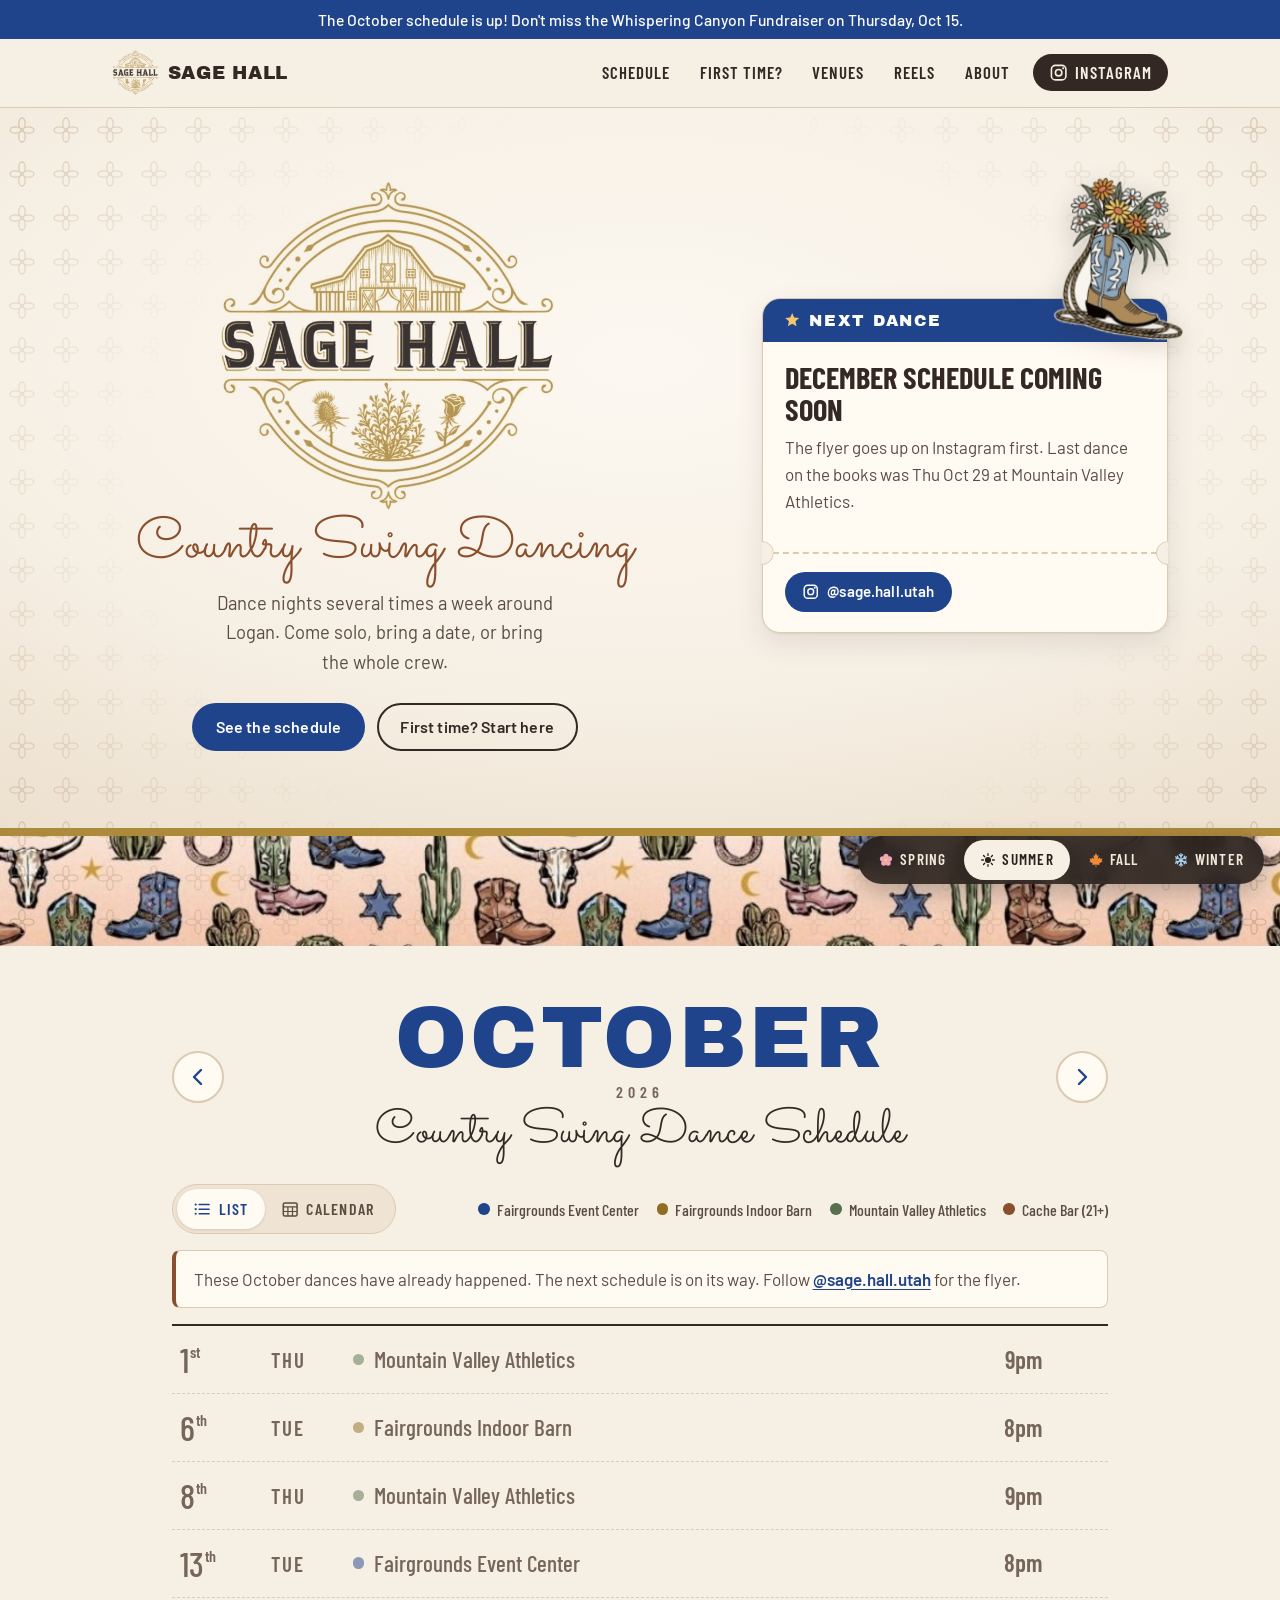
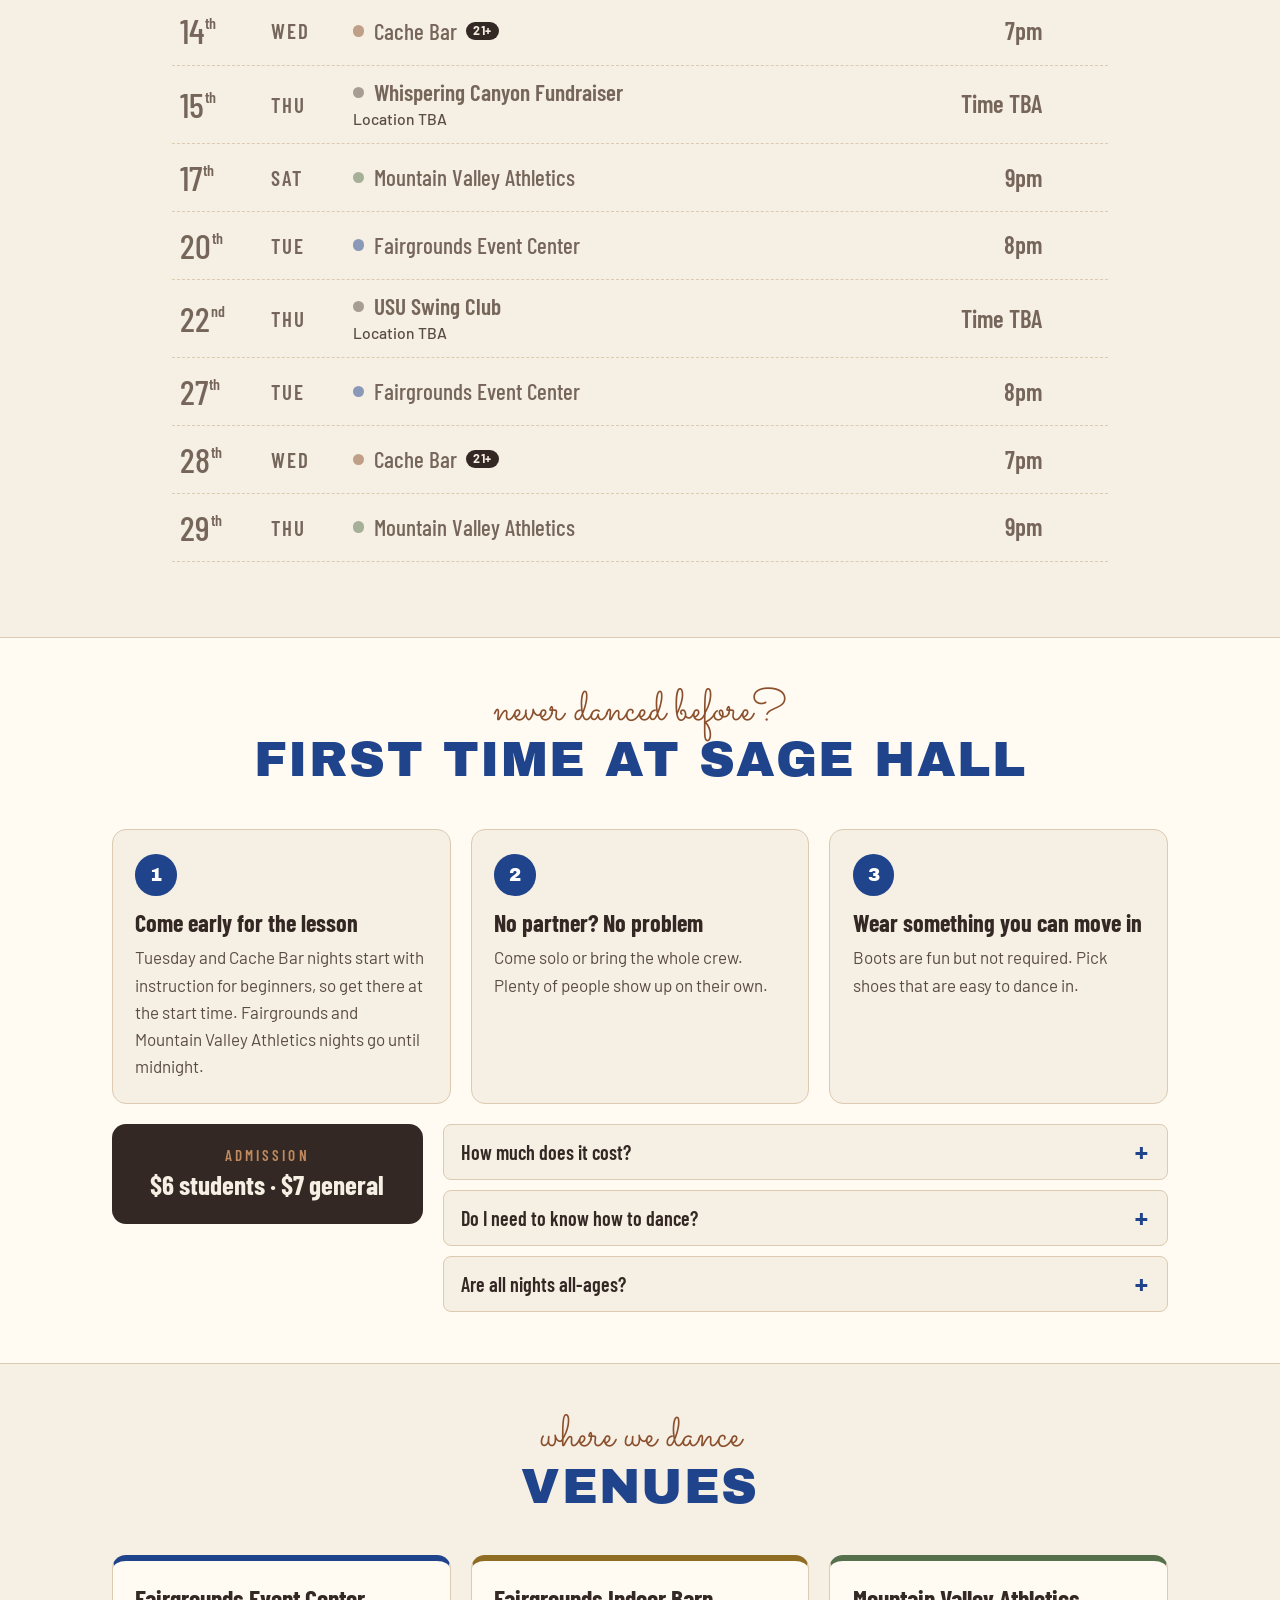
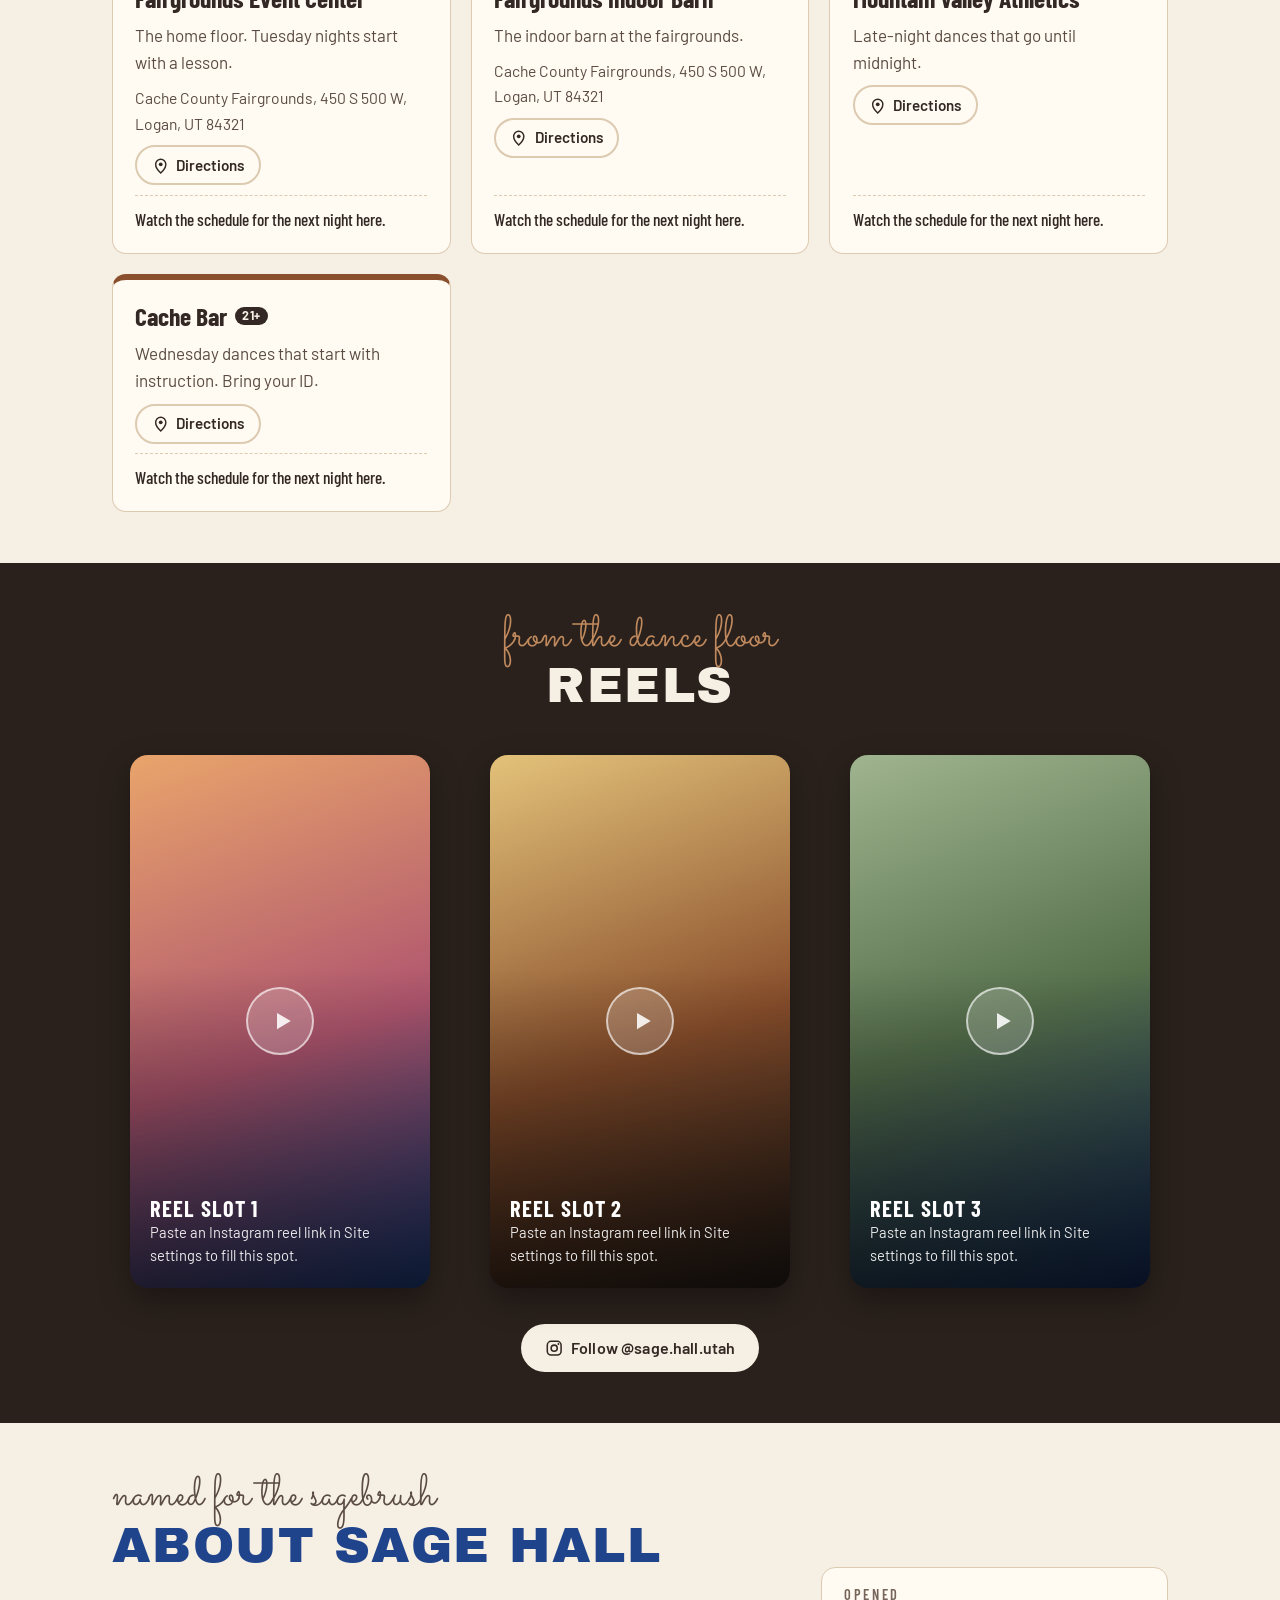
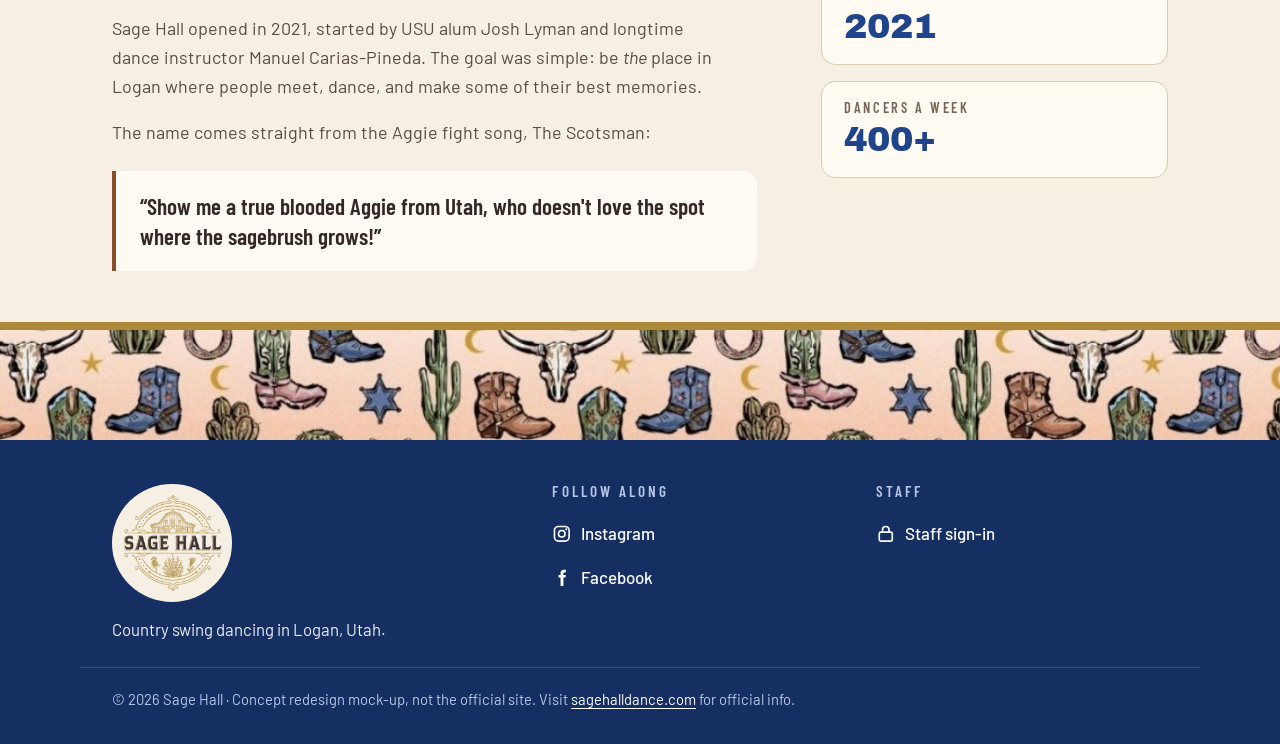
==== commit 91995ab2: "Rename Classic to Summer; add Winter and Spring themes - Four seasonal looks sharing one page and on" ====
--- a/index.html
+++ b/index.html
@@ -18,13 +18,16 @@
        Order: ?theme= in the URL, then the visitor's last pick, then the site default
        (cached from data/site.json). main.js takes over once the page loads. */
     (function () {
-      var ok = { classic: 1, fall: 1 }, q = new URLSearchParams(location.search).get("theme"), t = ok[q] ? q : null;
-      try { t = t || localStorage.getItem("sagehall:theme") || localStorage.getItem("sagehall:default-theme"); } catch (e) {}
-      if (t === "fall") document.documentElement.setAttribute("data-theme", "fall");
+      var names = { spring: "spring", summer: "summer", fall: "fall", winter: "winter", classic: "summer" };
+      var t = names[new URLSearchParams(location.search).get("theme")];
+      try { t = t || names[localStorage.getItem("sagehall:theme")] || names[localStorage.getItem("sagehall:default-theme")]; } catch (e) {}
+      document.documentElement.setAttribute("data-theme", t || "summer");
     })();
   </script>
   <link rel="stylesheet" href="assets/css/styles.css">
+  <link rel="stylesheet" href="assets/css/theme-spring.css">
   <link rel="stylesheet" href="assets/css/theme-fall.css">
+  <link rel="stylesheet" href="assets/css/theme-winter.css">
   <script src="assets/js/main.js" defer></script>
 </head>
 <body>
@@ -38,7 +41,7 @@
     <div class="wrap header-inner">
       <a class="brand" href="#top" aria-label="Sage Hall home">
         <img class="logo-dark" src="assets/img/sage-hall-logo.png" alt="" width="46" height="46">
-        <img class="logo-light" src="assets/img/sage-hall-logo-light.png" alt="" width="46" height="46">
+        <img class="logo-light" src="assets/img/sage-hall-logo-light.png" alt="" width="46" height="46" loading="lazy">
         <span>Sage Hall</span>
       </a>
       <button class="menu-btn" type="button" aria-expanded="false" aria-controls="site-nav">
@@ -66,7 +69,7 @@
         <div class="hero-copy">
           <h1 class="visually-hidden">Sage Hall</h1>
           <img class="hero-logo logo-dark" src="assets/img/sage-hall-logo.png" alt="Sage Hall" width="340" height="331">
-          <img class="hero-logo logo-light" src="assets/img/sage-hall-logo-light.png" alt="Sage Hall" width="340" height="331">
+          <img class="hero-logo logo-light" src="assets/img/sage-hall-logo-light.png" alt="Sage Hall" width="340" height="331" loading="lazy">
           <p class="script hero-script">Country Swing Dancing</p>
           <p class="hero-lede">Dance nights several times a week around Logan. Come solo, bring a date, or bring the whole crew.</p>
           <div class="hero-cta">
@@ -77,7 +80,9 @@
 
         <div class="hero-side">
           <img class="hero-boot" src="assets/img/boot-bouquet.png" alt="" width="271" height="321">
-          <img class="hero-pumpkin" src="assets/img/pumpkin.svg" alt="" width="160" height="150">
+          <img class="hero-sticker sticker-spring" src="assets/img/tulips.svg" alt="" width="160" height="160" loading="lazy">
+          <img class="hero-sticker sticker-fall" src="assets/img/pumpkin.svg" alt="" width="160" height="150" loading="lazy">
+          <img class="hero-sticker sticker-winter" src="assets/img/pine.svg" alt="" width="160" height="170" loading="lazy">
           <aside class="ticket" id="next-dance" aria-labelledby="next-dance-label" aria-live="polite">
             <p class="ticket-kicker" id="next-dance-label">Next dance</p>
             <div class="ticket-body">
@@ -228,11 +233,19 @@
     <p class="wrap footer-note">© <span id="year">2026</span> Sage Hall · Concept redesign mock-up, not the official site. Visit <a href="https://sagehalldance.com">sagehalldance.com</a> for official info.</p>
   </footer>
 
-  <!-- Classic / Fall switch (shown when Site settings → "Show theme switcher" is on) -->
+  <!-- Season switch (shown when Site settings → "Show theme switcher" is on) -->
   <div class="theme-switch" id="theme-switch" role="group" aria-label="Site theme" hidden>
-    <button type="button" data-theme-choice="classic" aria-pressed="true">Classic</button>
-    <button type="button" data-theme-choice="fall" aria-pressed="false">
-      <svg aria-hidden="true" viewBox="0 0 100 100"><use href="#i-leaf-maple"/></svg> Fall
+    <button type="button" data-theme-choice="spring" aria-pressed="false" aria-label="Spring">
+      <svg aria-hidden="true" viewBox="0 0 24 24"><use href="#i-blossom"/></svg><span class="ts-label">Spring</span>
+    </button>
+    <button type="button" data-theme-choice="summer" aria-pressed="true" aria-label="Summer">
+      <svg aria-hidden="true" viewBox="0 0 24 24"><use href="#i-sun"/></svg><span class="ts-label">Summer</span>
+    </button>
+    <button type="button" data-theme-choice="fall" aria-pressed="false" aria-label="Fall">
+      <svg aria-hidden="true" viewBox="0 0 100 100"><use href="#i-leaf-maple"/></svg><span class="ts-label">Fall</span>
+    </button>
+    <button type="button" data-theme-choice="winter" aria-pressed="false" aria-label="Winter">
+      <svg aria-hidden="true" viewBox="0 0 24 24"><use href="#i-snowflake"/></svg><span class="ts-label">Winter</span>
     </button>
   </div>
 
@@ -250,6 +263,10 @@
     <symbol id="i-play" viewBox="0 0 24 24"><path d="M8 5.5v13l11-6.5z" fill="currentColor"/></symbol>
     <symbol id="i-leaf-maple" viewBox="0 0 100 100"><path d="M50 6 L58 24 L66 20 L62 44 L74 34 L77 42 L90 40 L85 54 L92 58 L70 72 L73 82 L52 78 L52 96 L48 96 L48 78 L27 82 L30 72 L8 58 L15 54 L10 40 L23 42 L26 34 L38 44 L34 20 L42 24 Z" fill="currentColor"/></symbol>
     <symbol id="i-leaf-oval" viewBox="0 0 100 100"><path d="M50 4 C78 26 80 66 50 96 C20 66 22 26 50 4 Z" fill="currentColor"/><path d="M50 12 L50 90" stroke="rgb(0 0 0 / 0.25)" stroke-width="3"/></symbol>
+    <symbol id="i-sun" viewBox="0 0 24 24"><circle cx="12" cy="12" r="4.6" fill="currentColor"/><g stroke="currentColor" stroke-width="2" stroke-linecap="round"><path d="M12 2.5v2.6M12 18.9v2.6M2.5 12h2.6M18.9 12h2.6M5.3 5.3l1.8 1.8M16.9 16.9l1.8 1.8M5.3 18.7l1.8-1.8M16.9 7.1l1.8-1.8"/></g></symbol>
+    <symbol id="i-snowflake" viewBox="0 0 24 24"><g fill="none" stroke="currentColor" stroke-width="1.9" stroke-linecap="round"><path d="M12 2.5v19M3.8 7.25l16.4 9.5M3.8 16.75l16.4-9.5"/><path d="M9.5 4.2 12 6.5l2.5-2.3M9.5 19.8 12 17.5l2.5 2.3M4.4 10.4l3.3-.9-1-3.2M19.6 13.6l-3.3.9 1 3.2M4.4 13.6l3.3.9-1 3.2M19.6 10.4l-3.3-.9 1-3.2"/></g></symbol>
+    <symbol id="i-blossom" viewBox="0 0 24 24"><g fill="currentColor"><circle cx="12" cy="6.4" r="3.9"/><circle cx="17.3" cy="10.3" r="3.9"/><circle cx="15.3" cy="16.6" r="3.9"/><circle cx="8.7" cy="16.6" r="3.9"/><circle cx="6.7" cy="10.3" r="3.9"/></g><circle cx="12" cy="12" r="2.6" fill="#f6d36b"/></symbol>
+    <symbol id="i-petal" viewBox="0 0 100 100"><path d="M50 20 C44 8 30 6 26 16 C18 40 30 74 50 94 C70 74 82 40 74 16 C70 6 56 8 50 20 Z" fill="currentColor"/></symbol>
     <symbol id="i-star" viewBox="0 0 24 24"><path d="M12 2.5l2.6 6.1 6.6.5-5 4.4 1.5 6.5L12 16.6 6.3 20l1.5-6.5-5-4.4 6.6-.5z" fill="currentColor"/></symbol>
   </svg>
 </body>
--- a/assets/css/styles.css
+++ b/assets/css/styles.css
@@ -31,6 +31,9 @@
      themes can change it without recolouring a venue. */
   --primary: var(--denim);
   --primary-dark: var(--denim-dark);
+  /* Secondary accent (script headings, start times). Also separate from the venue colours. */
+  --accent: var(--copper);
+  --accent-light: var(--copper-light);
 
   --radius: 14px;
   --radius-sm: 8px;
@@ -82,7 +85,7 @@
 }
 .skip-link:focus { top: 12px; color: #fff; }
 
-.script { font-family: var(--font-script); font-weight: 400; color: var(--copper); line-height: 1; }
+.script { font-family: var(--font-script); font-weight: 400; color: var(--accent); line-height: 1; }
 
 /* ---------- buttons ---------- */
 .btn {
@@ -227,7 +230,7 @@
 .ticket-date { font-family: var(--font-cond); line-height: 0.9; margin: 0; }
 .ticket-date .dow { display: block; font-weight: 600; font-size: 1.15rem; letter-spacing: 0.14em; color: var(--primary); }
 .ticket-date .md { display: block; font-weight: 700; font-size: clamp(2.6rem, 5vw, 3.3rem); text-transform: uppercase; }
-.ticket-time { margin: 0; font: 700 clamp(1.8rem, 3.4vw, 2.2rem)/1 var(--font-cond); color: var(--copper); white-space: nowrap; }
+.ticket-time { margin: 0; font: 700 clamp(1.8rem, 3.4vw, 2.2rem)/1 var(--font-cond); color: var(--accent); white-space: nowrap; }
 .ticket-venue { display: flex; flex-wrap: wrap; align-items: center; gap: 0.5rem; margin: 0 0 0.35rem; font: 600 1.35rem/1.2 var(--font-cond); }
 .ticket-title { margin: 0 0 0.3rem; font: 700 1.05rem/1.3 var(--font-body); color: var(--rose); }
 .ticket-note { margin: 0 0 0.5rem; color: var(--ink-soft); font-size: 1rem; }
@@ -247,7 +250,7 @@
 .ticket-more ul { list-style: none; margin: 0; padding: 0; display: grid; gap: 0.3rem; }
 .ticket-more li { display: flex; align-items: center; gap: 0.5rem; font: 500 1.08rem/1.3 var(--font-cond); }
 .ticket-more li .when { min-width: 6.6rem; font-weight: 600; }
-.ticket-more li .t { margin-left: auto; color: var(--copper); font-weight: 600; }
+.ticket-more li .t { margin-left: auto; color: var(--accent); font-weight: 600; }
 .ticket-empty h3 { font: 700 1.9rem/1.05 var(--font-cond); text-transform: uppercase; margin-bottom: 0.5rem; }
 .ticket-empty p { color: var(--ink-soft); }
 
@@ -353,7 +356,7 @@
 .legend li { display: inline-flex; align-items: center; gap: 0.45rem; }
 
 .notice {
-  background: var(--card); border: 1px solid var(--line); border-left: 4px solid var(--copper);
+  background: var(--card); border: 1px solid var(--line); border-left: 4px solid var(--accent);
   border-radius: var(--radius-sm); padding: 0.9rem 1.1rem; color: var(--ink-soft); margin: 0 0 1rem;
 }
 .notice a { font-weight: 600; }
@@ -373,7 +376,7 @@
 .sched-row .d-venue { display: flex; align-items: center; flex-wrap: wrap; gap: 0.35rem 0.6rem; font-size: 1.45rem; font-weight: 500; line-height: 1.15; }
 .sched-row .d-sub { font: 500 0.98rem/1.35 var(--font-body); color: var(--ink-soft); margin-top: 0.15rem; }
 .sched-row .v-name.is-special { color: var(--rose); font-weight: 600; }
-.sched-row .d-time { font-size: 1.55rem; font-weight: 600; color: var(--copper); white-space: nowrap; }
+.sched-row .d-time { font-size: 1.55rem; font-weight: 600; color: var(--accent); white-space: nowrap; }
 .sched-row.is-past { color: var(--muted); }
 .sched-row.is-past .d-dow, .sched-row.is-past .d-time { color: var(--muted); }
 .sched-row.is-past .dot { opacity: 0.5; }
@@ -443,7 +446,7 @@
 .ft-bottom { display: grid; grid-template-columns: minmax(220px, 0.6fr) 1.4fr; gap: 1.25rem; margin-top: 1.25rem; align-items: start; }
 .ft-bottom.no-admission { grid-template-columns: 1fr; }
 .admission { padding: 1.5rem; border-radius: var(--radius); background: var(--ink); color: var(--paper); text-align: center; }
-.admission-label { margin: 0 0 0.3rem; font: 600 0.95rem/1 var(--font-cond); letter-spacing: 0.2em; text-transform: uppercase; color: var(--copper-light); }
+.admission-label { margin: 0 0 0.3rem; font: 600 0.95rem/1 var(--font-cond); letter-spacing: 0.2em; text-transform: uppercase; color: var(--accent-light); }
 .admission-price { margin: 0; font: 700 1.7rem/1.2 var(--font-cond); text-wrap: balance; }
 .faq { display: grid; gap: 0.6rem; }
 .faq details { background: var(--paper); border: 1px solid var(--line); border-radius: var(--radius-sm); }
@@ -475,7 +478,7 @@
 /* ---------- reels ---------- */
 .reels { padding-block: var(--section-pad); background: var(--night); color: var(--paper); }
 .reels .section-head h2 { color: var(--paper); }
-.reels .section-head .script { color: var(--copper-light); }
+.reels .section-head .script { color: var(--accent-light); }
 .reel-grid { display: grid; grid-template-columns: repeat(auto-fit, minmax(300px, 1fr)); gap: 1.5rem; align-items: start; justify-items: center; }
 .reel { width: 100%; max-width: 380px; }
 .reel .instagram-media {
@@ -518,7 +521,7 @@
 .about { padding-block: var(--section-pad); }
 .about-grid { display: grid; grid-template-columns: 1.3fr 0.7fr; gap: clamp(28px, 5vw, 64px); align-items: center; }
 .about-copy p { font-size: 1.12rem; color: var(--ink-soft); max-width: 60ch; }
-.pull-quote { margin: 1.5rem 0 0; padding: 1.25rem 1.5rem; border-left: 4px solid var(--copper); background: var(--card); border-radius: 0 var(--radius) var(--radius) 0; }
+.pull-quote { margin: 1.5rem 0 0; padding: 1.25rem 1.5rem; border-left: 4px solid var(--accent); background: var(--card); border-radius: 0 var(--radius) var(--radius) 0; }
 .pull-quote p { margin: 0; font: 600 1.45rem/1.3 var(--font-cond); color: var(--ink); }
 .stats { margin: 0; display: grid; gap: 1rem; }
 .stats div { padding: 1.2rem 1.4rem; border-radius: var(--radius); background: var(--card); border: 1px solid var(--line); }
@@ -562,10 +565,36 @@
 }
 
 /* ==========================================================================
-   Theme plumbing. The fall look lives in theme-fall.css; these defaults keep
-   its extra artwork hidden in the classic theme.
+   Theme plumbing. Summer is this file; theme-spring/fall/winter.css layer on
+   top. These defaults keep the other seasons' artwork hidden in summer.
    ========================================================================== */
-.logo-light, .hero-pumpkin { display: none; }
+.logo-light, .hero-sticker { display: none; }
+
+/* Seasonal sticker on the ticket's corner (each theme file shows its own). */
+.hero-sticker {
+  position: absolute; z-index: 2; width: 150px; right: -28px; top: -100px;
+  transform: rotate(6deg); filter: drop-shadow(0 8px 12px rgb(0 0 0 / 0.35)); pointer-events: none;
+}
+@media (max-width: 880px) { .hero-sticker { width: 112px; right: -6px; top: -16px; } }
+@media (max-width: 480px) { .hero-sticker { width: 94px; top: -2px; right: -2px; } }
+
+/* Drifting leaves / snow / petals in the hero (added by main.js). */
+.particles { position: absolute; inset: 0; overflow: hidden; pointer-events: none; }
+.particles span {
+  position: absolute; top: -40px; left: var(--x); width: var(--s); height: var(--s);
+  animation: particle-fall var(--d) linear var(--delay) infinite;
+}
+.particles svg { width: 100%; height: 100%; animation: particle-spin calc(var(--d) / 3) ease-in-out var(--delay) infinite alternate; }
+.particles .dot { border-radius: 50%; background: radial-gradient(circle, #fff 0 35%, rgb(255 255 255 / 0) 70%); }
+@keyframes particle-fall {
+  0% { transform: translate3d(0, 0, 0); opacity: 0; }
+  8% { opacity: var(--o, 0.85); }
+  50% { transform: translate3d(var(--sway), 55vh, 0); }
+  88% { opacity: var(--o, 0.85); }
+  100% { transform: translate3d(calc(var(--sway) * -0.3), 110vh, 0); opacity: 0; }
+}
+@keyframes particle-spin { from { transform: rotate(-35deg); } to { transform: rotate(55deg); } }
+@media (prefers-reduced-motion: reduce) { .particles { display: none; } }
 
 .theme-switch {
   position: fixed; z-index: 60;
@@ -582,4 +611,14 @@
 }
 .theme-switch button:hover { background: rgb(255 255 255 / 0.1); }
 .theme-switch button[aria-pressed="true"] { background: #f6efe4; color: #2a211c; }
-.theme-switch svg { width: 1em; height: 1em; color: #e8873a; }
+.theme-switch svg { width: 1.05em; height: 1.05em; }
+@media (max-width: 560px) {
+  /* icons only on phones; each button keeps its aria-label */
+  .theme-switch button { padding: 0 0.8rem; }
+  .theme-switch .ts-label { display: none; }
+}
+.theme-switch [data-theme-choice="spring"] svg { color: #f0a3bb; }
+.theme-switch [data-theme-choice="summer"] svg { color: #f2b13a; }
+.theme-switch [data-theme-choice="fall"] svg { color: #ee8b3a; }
+.theme-switch [data-theme-choice="winter"] svg { color: #a9d1f0; }
+.theme-switch button[aria-pressed="true"] svg { color: currentColor; }
--- a/assets/css/theme-spring.css
+++ b/assets/css/theme-spring.css
@@ -0,0 +1,98 @@
+/* ==========================================================================
+   Spring theme: blossom branches, a jar of tulips, gingham and drifting petals.
+   Scoped to <html data-theme="spring"> (see index.html and main.js).
+   ========================================================================== */
+
+:root[data-theme="spring"] {
+  --paper: #fbf8f1;
+  --paper-2: #eef4e8;
+  --paper-3: #dde9d3;
+  --card: #ffffff;
+  --ink: #2c3328;
+  --ink-soft: #555f51;
+  --muted: #7a8474;
+  --line: #dfe6d5;
+  --primary: #2f6b4f;
+  --primary-dark: #24543d;
+  --accent: #b9506f;
+  --accent-light: #f4b6c8;
+  --night: #2a4434;
+
+  --blush: #f6c6d4;
+  --pink: #f3a0b8;
+  --gingham: rgb(126 176 120 / 0.42);
+}
+
+/* ---------- swaps ---------- */
+:root[data-theme="spring"] .hero-boot { display: none; }
+:root[data-theme="spring"] .sticker-spring { display: block; }
+
+/* ---------- header ---------- */
+:root[data-theme="spring"] .site-header { background: rgb(255 253 248 / 0.93); }
+
+/* ---------- hero: soft sky ---------- */
+:root[data-theme="spring"] .hero {
+  background:
+    radial-gradient(40% 30% at 22% 26%, rgb(255 255 255 / 0.85), transparent 70%),
+    radial-gradient(34% 24% at 80% 18%, rgb(255 255 255 / 0.75), transparent 70%),
+    linear-gradient(#d9eef6 0%, #eef6ef 55%, #fbf6ec 100%);
+}
+:root[data-theme="spring"] .hero::before {
+  inset: 0 auto auto 0; width: clamp(130px, 22vw, 300px); aspect-ratio: 300 / 220; opacity: 1;
+  background: url("../img/spring-corner.svg") no-repeat 0 0 / contain;
+  -webkit-mask-image: none; mask-image: none;
+  filter: drop-shadow(0 4px 6px rgb(60 40 50 / 0.15));
+}
+:root[data-theme="spring"] .ticket-stub::before,
+:root[data-theme="spring"] .ticket-stub::after { background: #eef5ef; }
+
+/* ---------- gingham band with little flowers ---------- */
+:root[data-theme="spring"] .band {
+  height: 70px; border-top: 6px solid var(--pink);
+  background-color: #ffffff;
+  background-image:
+    url("../img/spring-band.svg"),
+    linear-gradient(90deg, var(--gingham) 50%, transparent 50%),
+    linear-gradient(var(--gingham) 50%, transparent 50%);
+  background-size: auto 100%, 24px 24px, 24px 24px;
+  background-repeat: repeat-x, repeat, repeat;
+}
+@media (max-width: 640px) { :root[data-theme="spring"] .band { height: 56px; } }
+
+/* ---------- schedule ---------- */
+:root[data-theme="spring"] .schedule { background: linear-gradient(#eef5ea, var(--paper)); }
+:root[data-theme="spring"] .month-title h2 {
+  background: linear-gradient(180deg, #5f9e6c 10%, #2f6b4f 90%);
+  -webkit-background-clip: text; background-clip: text; color: transparent;
+}
+:root[data-theme="spring"] .month-title .script {
+  display: inline-block; margin-top: 0.75rem; padding: 0.6rem 2.4rem 0.6rem 1.3rem;
+  font: clamp(0.78rem, 3.3vw, 1.3rem)/1.15 var(--font-display); letter-spacing: 0.03em; text-transform: uppercase; white-space: nowrap;
+  color: #4a2330; background: linear-gradient(90deg, #fbd3df, var(--pink));
+  clip-path: polygon(0 0, calc(100% - 20px) 0, 100% 50%, calc(100% - 20px) 100%, 0 100%);
+}
+:root[data-theme="spring"] .sched-list {
+  border-top: 0; border-radius: var(--radius); padding: 0.25rem 1rem;
+  background: var(--card); border: 1px solid var(--line); box-shadow: 0 10px 30px rgb(60 80 50 / 0.08);
+}
+:root[data-theme="spring"] .sched-row:last-child { border-bottom: 0; }
+:root[data-theme="spring"] .cal-dow { background: var(--primary); color: #ffffff; }
+@media (max-width: 640px) { :root[data-theme="spring"] .sched-list { padding-inline: 0.6rem; } }
+
+/* ---------- light sections ---------- */
+:root[data-theme="spring"] .section-head .script::after {
+  content: ""; display: inline-block; width: 0.62em; height: 0.62em; margin-left: 0.2em; vertical-align: 0.05em;
+  background: url("data:image/svg+xml,%3Csvg xmlns='http://www.w3.org/2000/svg' viewBox='0 0 24 24'%3E%3Cg fill='%23f3a0b8'%3E%3Ccircle cx='12' cy='6.4' r='3.9'/%3E%3Ccircle cx='17.3' cy='10.3' r='3.9'/%3E%3Ccircle cx='15.3' cy='16.6' r='3.9'/%3E%3Ccircle cx='8.7' cy='16.6' r='3.9'/%3E%3Ccircle cx='6.7' cy='10.3' r='3.9'/%3E%3C/g%3E%3Ccircle cx='12' cy='12' r='2.6' fill='%23f6d36b'/%3E%3C/svg%3E") no-repeat center / contain;
+}
+
+/* ---------- reels ---------- */
+:root[data-theme="spring"] .reel-placeholder { --ph-bg: linear-gradient(160deg, #f8c9d6, #d9708f 55%, #2a4434); }
+:root[data-theme="spring"] .reel-placeholder:nth-child(2) { --ph-bg: linear-gradient(160deg, #fde7a8, #9cc48e 55%, #2a4434); }
+:root[data-theme="spring"] .reel-placeholder:nth-child(3) { --ph-bg: linear-gradient(160deg, #cfe6f7, #8fb7a0 55%, #24402f); }
+
+/* ---------- footer ---------- */
+:root[data-theme="spring"] .site-footer { background: #24402f; color: #eef5ec; }
+:root[data-theme="spring"] .footer-h { color: #bcd9c0; }
+:root[data-theme="spring"] .footer-note { color: #a9c4ad; }
+
+:root[data-theme="spring"] .theme-switch button[aria-pressed="true"] { background: var(--blush); color: #3a1f29; }
--- a/assets/css/theme-fall.css
+++ b/assets/css/theme-fall.css
@@ -16,8 +16,8 @@
   --line: #e2cdb0;
   --primary: #b4531c;
   --primary-dark: #8f3f12;
-  --copper: #a8521f;
-  --copper-light: #f0a35a;
+  --accent: #a8521f;
+  --accent-light: #f0a35a;
   --night: #24170f;
 
   --pumpkin: #ee8b3a;
@@ -31,6 +31,7 @@
 /* Dark wood areas get lighter venue colours so dots and chips stay visible. */
 :root[data-theme="fall"] :is(.schedule, .reels) {
   --denim: #93b2ee; --sage: #a9c48f; --copper: #f2a265; --gold: #f4c55e; --rose: #f2a0b4;
+  --accent: #f2a265;
 }
 
 /* ---------- swaps ---------- */
@@ -71,36 +72,10 @@
 :root[data-theme="fall"] .hero .btn-ghost { border-color: var(--on-wood); color: var(--on-wood); }
 :root[data-theme="fall"] .hero .btn-ghost:hover { background: var(--on-wood); color: #2a170c; }
 
-:root[data-theme="fall"] .hero-pumpkin {
-  display: block; position: absolute; z-index: 2; width: 150px; right: -28px; top: -100px;
-  transform: rotate(6deg); filter: drop-shadow(0 8px 12px rgb(0 0 0 / 0.4)); pointer-events: none;
-}
-@media (max-width: 880px) {
-  :root[data-theme="fall"] .hero-pumpkin { width: 112px; right: -6px; top: -16px; }
-}
-@media (max-width: 480px) {
-  :root[data-theme="fall"] .hero-pumpkin { width: 94px; top: -2px; right: -2px; }
-}
+:root[data-theme="fall"] .sticker-fall { display: block; }
 /* ticket notches show the dark wood behind the ticket */
 :root[data-theme="fall"] .ticket-stub::before,
 :root[data-theme="fall"] .ticket-stub::after { background: #2a1c14; border-color: rgb(255 255 255 / 0.12); }
-
-/* falling leaves (added by main.js; hidden for reduced motion) */
-.leaf-fall { position: absolute; inset: 0; overflow: hidden; pointer-events: none; }
-.leaf-fall span {
-  position: absolute; top: -40px; left: var(--x); width: var(--s); height: var(--s);
-  animation: leaf-fall var(--d) linear var(--delay) infinite;
-}
-.leaf-fall svg { width: 100%; height: 100%; animation: leaf-spin calc(var(--d) / 3) ease-in-out var(--delay) infinite alternate; }
-@keyframes leaf-fall {
-  0% { transform: translate3d(0, 0, 0); opacity: 0; }
-  8% { opacity: 0.85; }
-  50% { transform: translate3d(var(--sway), 55vh, 0); }
-  88% { opacity: 0.85; }
-  100% { transform: translate3d(calc(var(--sway) * -0.3), 110vh, 0); opacity: 0; }
-}
-@keyframes leaf-spin { from { transform: rotate(-35deg); } to { transform: rotate(55deg); } }
-@media (prefers-reduced-motion: reduce) { .leaf-fall { display: none; } }
 
 /* ---------- leaf band ---------- */
 :root[data-theme="fall"] .band {
@@ -163,4 +138,3 @@
 
 /* ---------- theme switch on the fall look ---------- */
 :root[data-theme="fall"] .theme-switch button[aria-pressed="true"] { background: var(--pumpkin); color: #2a170c; }
-:root[data-theme="fall"] .theme-switch svg { color: currentColor; }
--- a/assets/css/theme-winter.css
+++ b/assets/css/theme-winter.css
@@ -0,0 +1,145 @@
+/* ==========================================================================
+   Winter theme: a snowy night, pine boughs, buffalo plaid and falling snow.
+   Scoped to <html data-theme="winter"> (see index.html and main.js).
+   ========================================================================== */
+
+:root[data-theme="winter"] {
+  --paper: #f2f6f9;
+  --paper-2: #e3ebf2;
+  --paper-3: #d2dfea;
+  --card: #ffffff;
+  --ink: #1b2533;
+  --ink-soft: #46546a;
+  --muted: #6b7789;
+  --line: #d3dde7;
+  --primary: #a8323a;
+  --primary-dark: #85242b;
+  --accent: #2d6150;
+  --accent-light: #9fd1bd;
+  --night: #13243a;
+
+  --navy: #13243a;
+  --navy-deep: #0d1a2b;
+  --ice: #cfe6f7;
+  --frost: #eef5fb;
+  --heading: #1d3557;
+  --snow-pattern: url("data:image/svg+xml,%3Csvg xmlns='http://www.w3.org/2000/svg' width='180' height='180' viewBox='0 0 180 180'%3E%3Cpath d='M30.0 25.0L30.0 43.0M37.8 29.5L22.2 38.5M37.8 38.5L22.2 29.5M122.0 52.0L122.0 64.0M127.2 55.0L116.8 61.0M127.2 61.0L116.8 55.0M70.0 113.0L70.0 127.0M76.1 116.5L63.9 123.5M76.1 123.5L63.9 116.5M154.0 136.0L154.0 156.0M162.7 141.0L145.3 151.0M162.7 151.0L145.3 141.0' stroke='white' stroke-opacity='0.09' stroke-width='2' stroke-linecap='round' fill='none'/%3E%3Cg fill='white' fill-opacity='0.08'%3E%3Ccircle cx='96' cy='16' r='2'/%3E%3Ccircle cx='16' cy='98' r='1.6'/%3E%3Ccircle cx='150' cy='96' r='1.8'/%3E%3Ccircle cx='110' cy='166' r='1.5'/%3E%3Ccircle cx='48' cy='70' r='1.4'/%3E%3C/g%3E%3C/svg%3E");
+}
+:root[data-theme="winter"] :is(.schedule, .reels) {
+  --denim: #93b2ee; --sage: #a9c48f; --copper: #f2a265; --gold: #f4c55e; --rose: #f2a0b4;
+  --accent: #f2a265;
+}
+
+/* ---------- swaps ---------- */
+:root[data-theme="winter"] .logo-dark,
+:root[data-theme="winter"] .hero-boot { display: none; }
+:root[data-theme="winter"] .logo-light,
+:root[data-theme="winter"] .sticker-winter { display: block; }
+
+/* ---------- header ---------- */
+:root[data-theme="winter"] .site-header { background: rgb(13 26 43 / 0.93); border-bottom-color: rgb(255 255 255 / 0.08); }
+:root[data-theme="winter"] .brand,
+:root[data-theme="winter"] .site-nav a { color: var(--frost); }
+:root[data-theme="winter"] .site-nav a:hover { background: rgb(255 255 255 / 0.08); color: var(--ice); }
+:root[data-theme="winter"] .site-nav .nav-cta { background: var(--ice); color: var(--navy); }
+:root[data-theme="winter"] .site-nav .nav-cta:hover { background: #ffffff; color: var(--navy); }
+:root[data-theme="winter"] .menu-btn { border-color: var(--frost); color: var(--frost); }
+@media (max-width: 880px) {
+  :root[data-theme="winter"] .site-nav { background: var(--navy-deep); border-bottom-color: rgb(255 255 255 / 0.08); }
+  :root[data-theme="winter"] .site-nav a { border-bottom-color: rgb(255 255 255 / 0.12); }
+}
+
+/* ---------- hero: snowy night ---------- */
+:root[data-theme="winter"] .hero {
+  background:
+    url("../img/winter-hills.svg") no-repeat center bottom / 1440px auto,
+    radial-gradient(1.5px 1.5px at 12% 18%, #fff, transparent),
+    radial-gradient(1.5px 1.5px at 34% 9%, #fff, transparent),
+    radial-gradient(1px 1px at 58% 22%, #fff, transparent),
+    radial-gradient(1.5px 1.5px at 76% 12%, #fff, transparent),
+    radial-gradient(1px 1px at 90% 30%, #fff, transparent),
+    radial-gradient(1px 1px at 46% 40%, #fff, transparent),
+    radial-gradient(90% 60% at 50% 0%, #2c4d74 0%, transparent 70%),
+    linear-gradient(#0d1a2b, #1d3a57 80%);
+}
+:root[data-theme="winter"] .hero-grid { padding-bottom: clamp(110px, 12vw, 150px); }
+:root[data-theme="winter"] .hero::before {
+  inset: 0 auto auto 0; width: clamp(130px, 22vw, 300px); aspect-ratio: 300 / 220; opacity: 1;
+  background: url("../img/winter-corner.svg") no-repeat 0 0 / contain;
+  -webkit-mask-image: none; mask-image: none;
+  filter: drop-shadow(0 6px 10px rgb(0 0 0 / 0.35));
+}
+:root[data-theme="winter"] .hero-script { color: var(--frost); }
+:root[data-theme="winter"] .hero-lede { color: #c9d6e4; }
+:root[data-theme="winter"] .hero .btn-ghost { border-color: var(--frost); color: var(--frost); }
+:root[data-theme="winter"] .hero .btn-ghost:hover { background: var(--frost); color: var(--navy); }
+:root[data-theme="winter"] .ticket-stub::before,
+:root[data-theme="winter"] .ticket-stub::after { background: #16304b; border-color: rgb(255 255 255 / 0.12); }
+
+/* ---------- buffalo plaid band with a snowy edge ---------- */
+:root[data-theme="winter"] .band {
+  position: relative; height: 84px; border-top: 0;
+  background-color: #b3262f;
+  background-image: linear-gradient(90deg, rgb(18 8 8 / 0.55) 50%, transparent 50%), linear-gradient(rgb(18 8 8 / 0.55) 50%, transparent 50%);
+  background-size: 56px 56px;
+}
+:root[data-theme="winter"] .band::before {
+  content: ""; position: absolute; left: 0; right: 0; top: -1px; height: 14px;
+  background: radial-gradient(circle at 12px 0, #ffffff 11px, transparent 11.5px) repeat-x 0 0 / 24px 14px;
+}
+@media (max-width: 640px) { :root[data-theme="winter"] .band { height: 64px; } }
+
+/* ---------- schedule: night panel ---------- */
+:root[data-theme="winter"] .schedule {
+  --paper: #13243a; --paper-2: rgb(255 255 255 / 0.08); --card: rgb(10 20 34 / 0.78);
+  --line: rgb(255 255 255 / 0.14); --ink: var(--frost); --ink-soft: #c3d2e2; --muted: #8fa1b6;
+  --primary: var(--ice);
+  background: var(--snow-pattern) repeat 0 0 / 180px, linear-gradient(#1d3a57, #13243a);
+  color: var(--ink);
+}
+:root[data-theme="winter"] .month-title h2 {
+  background: linear-gradient(180deg, #ffffff 15%, #9cc8ec 95%);
+  -webkit-background-clip: text; background-clip: text; color: transparent;
+  filter: drop-shadow(0 3px 0 rgb(0 0 0 / 0.35));
+}
+:root[data-theme="winter"] .month-title .script {
+  display: inline-block; margin-top: 0.75rem; padding: 0.6rem 2.4rem 0.6rem 1.3rem;
+  font: clamp(0.78rem, 3.3vw, 1.3rem)/1.15 var(--font-display); letter-spacing: 0.03em; text-transform: uppercase; white-space: nowrap;
+  color: #ffffff; background: linear-gradient(90deg, #c8404a, #9e2730);
+  clip-path: polygon(0 0, calc(100% - 20px) 0, 100% 50%, calc(100% - 20px) 100%, 0 100%);
+}
+:root[data-theme="winter"] .view-toggle button[aria-pressed="true"] { background: var(--frost); color: var(--navy); }
+:root[data-theme="winter"] .sched-list {
+  border-top: 0; border-radius: var(--radius); padding: 0.25rem 1rem;
+  background: rgb(10 20 34 / 0.74); box-shadow: 0 10px 30px rgb(0 0 0 / 0.3);
+}
+:root[data-theme="winter"] .sched-row:last-child { border-bottom: 0; }
+:root[data-theme="winter"] .badge-today,
+:root[data-theme="winter"] .cal-cell.is-today .cal-day { color: var(--navy); }
+:root[data-theme="winter"] .schedule .addcal-menu { --ink: #1b2533; --paper: #f2f6f9; --primary: #a8323a; }
+:root[data-theme="winter"] .cal-dow { background: #a8323a; color: #ffffff; }
+:root[data-theme="winter"] .chip { background: color-mix(in srgb, var(--v) 22%, #0c1828); }
+:root[data-theme="winter"] .chip:hover { background: color-mix(in srgb, var(--v) 34%, #0c1828); }
+@media (max-width: 640px) { :root[data-theme="winter"] .sched-list { padding-inline: 0.6rem; } }
+
+/* ---------- light sections ---------- */
+:root[data-theme="winter"] .section-head h2,
+:root[data-theme="winter"] .stats dd { color: var(--heading); }
+:root[data-theme="winter"] .reels .section-head h2 { color: var(--frost); }
+:root[data-theme="winter"] .section-head .script::after {
+  content: ""; display: inline-block; width: 0.6em; height: 0.6em; margin-left: 0.25em; vertical-align: 0.05em;
+  background: url("data:image/svg+xml,%3Csvg xmlns='http://www.w3.org/2000/svg' viewBox='0 0 24 24'%3E%3Cg fill='none' stroke='%237fb0d6' stroke-width='2' stroke-linecap='round'%3E%3Cpath d='M12 2.5v19M3.8 7.25l16.4 9.5M3.8 16.75l16.4-9.5M9.5 4.2 12 6.5l2.5-2.3M9.5 19.8 12 17.5l2.5 2.3'/%3E%3C/g%3E%3C/svg%3E") no-repeat center / contain;
+}
+
+/* ---------- reels ---------- */
+:root[data-theme="winter"] .reels { background: var(--snow-pattern) repeat 0 0 / 180px, linear-gradient(#13243a, #0d1a2b); }
+:root[data-theme="winter"] .reel-placeholder { --ph-bg: linear-gradient(160deg, #d6ebf9, #3d6a96 55%, #13243a); }
+:root[data-theme="winter"] .reel-placeholder:nth-child(2) { --ph-bg: linear-gradient(160deg, #eef2f6, #7d94ad 55%, #1b2533); }
+:root[data-theme="winter"] .reel-placeholder:nth-child(3) { --ph-bg: linear-gradient(160deg, #f3c6cb, #a8323a 55%, #2b1a24); }
+
+/* ---------- footer ---------- */
+:root[data-theme="winter"] .site-footer { background: var(--snow-pattern) repeat 0 0 / 180px, var(--navy-deep); color: #e6eef6; }
+:root[data-theme="winter"] .footer-h { color: #a9c4de; }
+:root[data-theme="winter"] .footer-note { color: #9fb3c8; }
+
+:root[data-theme="winter"] .theme-switch button[aria-pressed="true"] { background: var(--ice); color: var(--navy); }
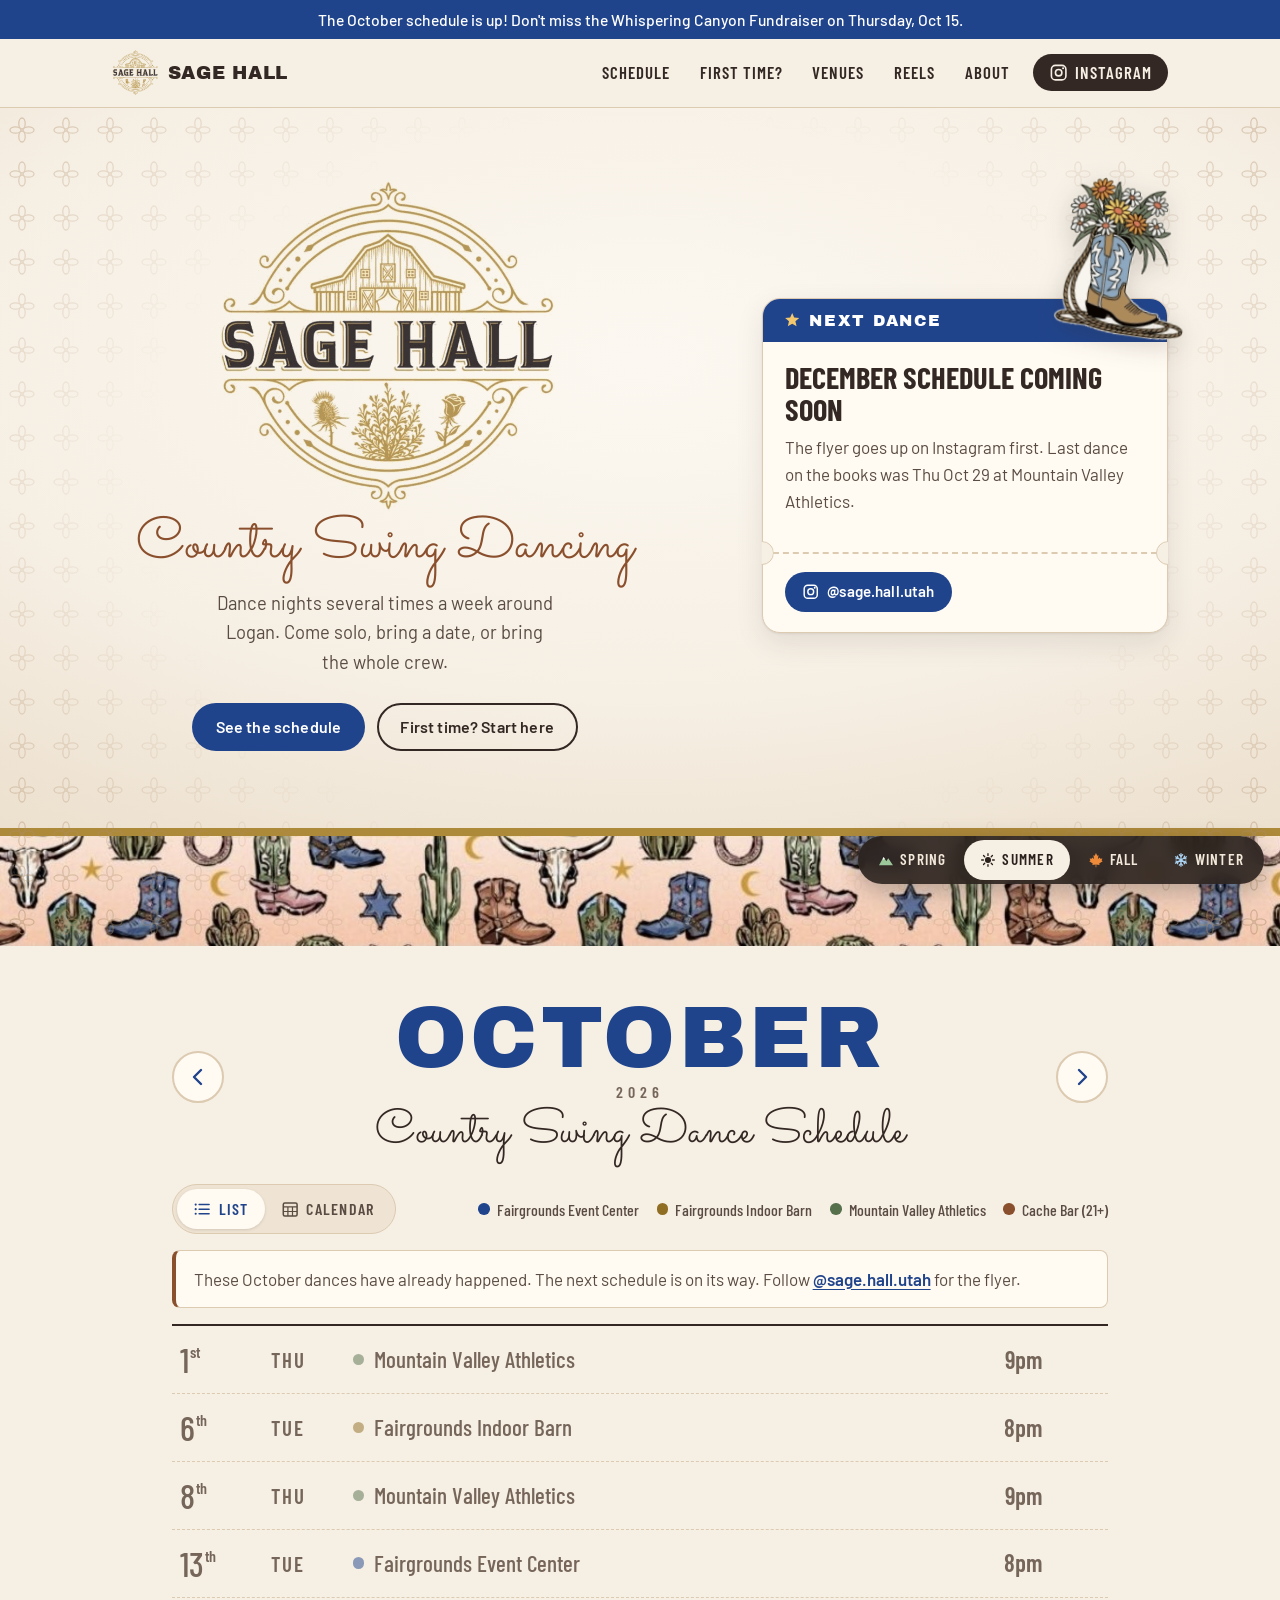
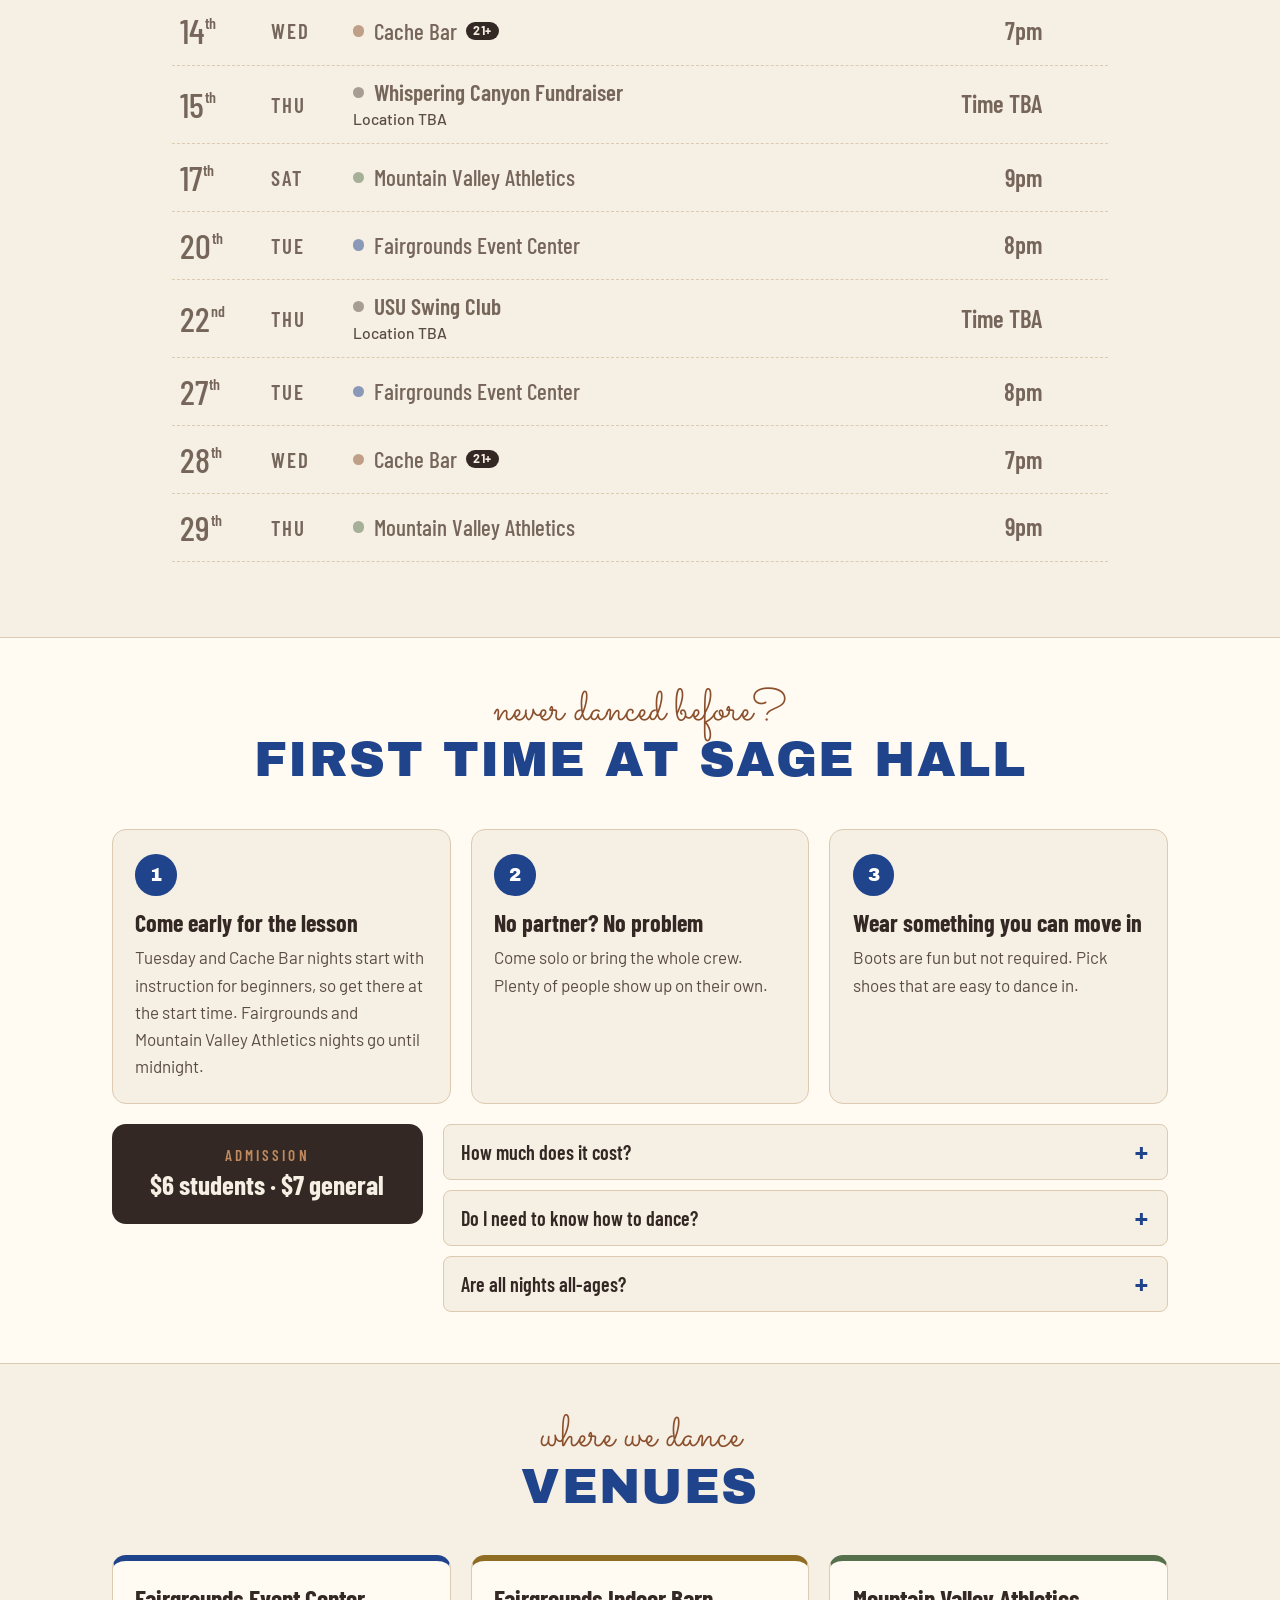
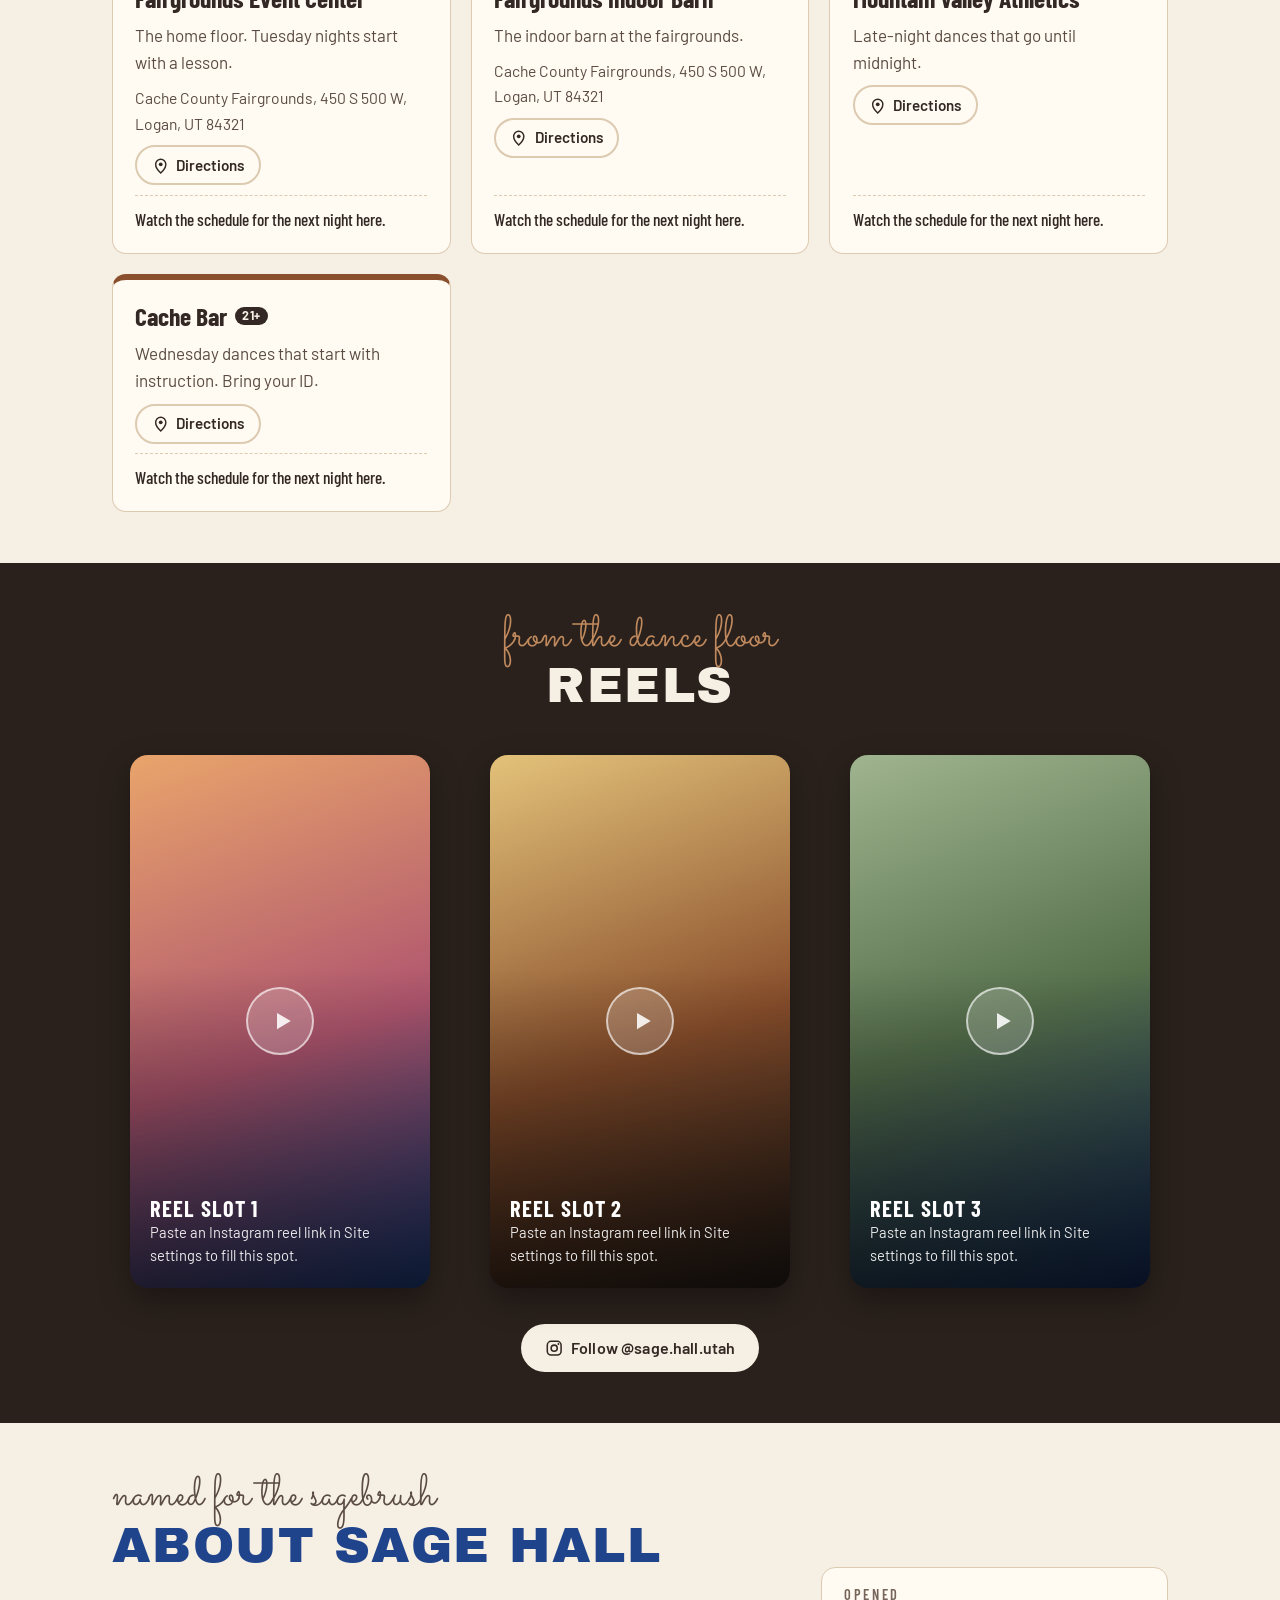
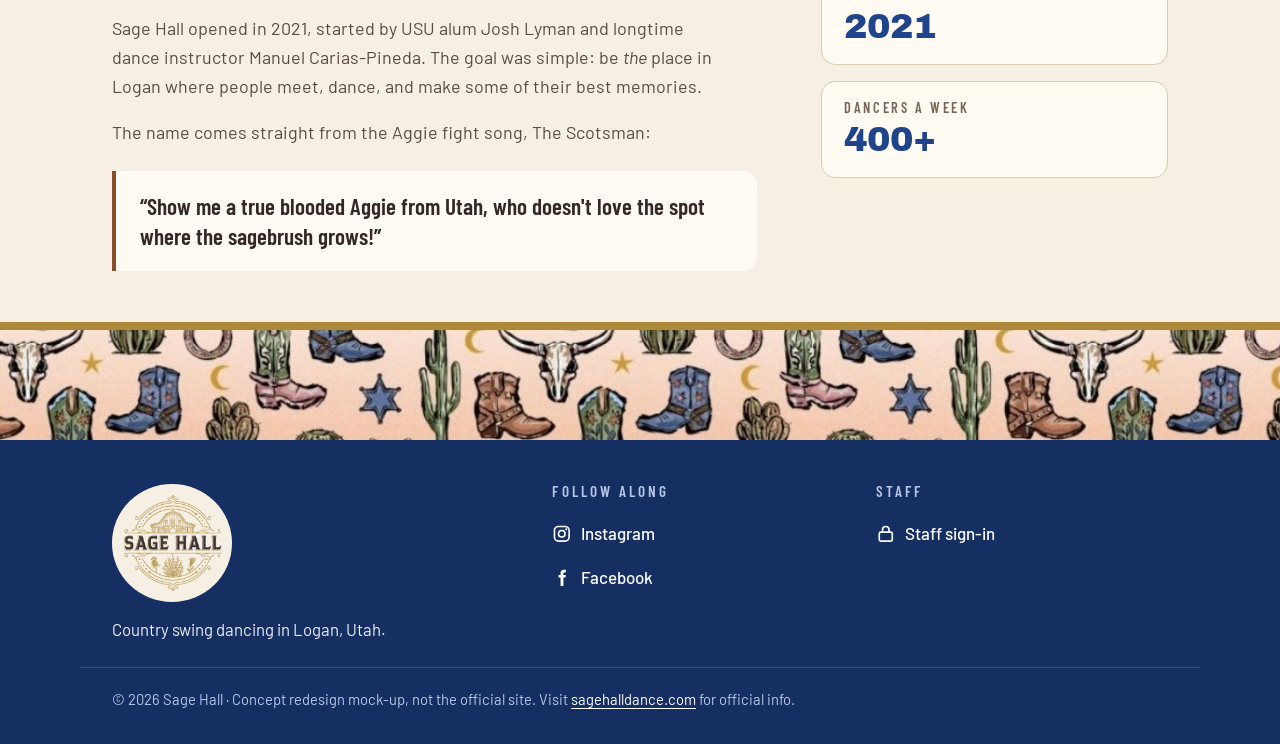
==== commit d6c2bf4c: "Redo the Spring theme as mountains and forest - Hero: morning sky over layered Cache Valley ranges w" ====
--- a/index.html
+++ b/index.html
@@ -80,7 +80,7 @@
 
         <div class="hero-side">
           <img class="hero-boot" src="assets/img/boot-bouquet.png" alt="" width="271" height="321">
-          <img class="hero-sticker sticker-spring" src="assets/img/tulips.svg" alt="" width="160" height="160" loading="lazy">
+          <img class="hero-sticker sticker-spring" src="assets/img/mountain-badge.svg" alt="" width="160" height="160" loading="lazy">
           <img class="hero-sticker sticker-fall" src="assets/img/pumpkin.svg" alt="" width="160" height="150" loading="lazy">
           <img class="hero-sticker sticker-winter" src="assets/img/pine.svg" alt="" width="160" height="170" loading="lazy">
           <aside class="ticket" id="next-dance" aria-labelledby="next-dance-label" aria-live="polite">
@@ -236,7 +236,7 @@
   <!-- Season switch (shown when Site settings → "Show theme switcher" is on) -->
   <div class="theme-switch" id="theme-switch" role="group" aria-label="Site theme" hidden>
     <button type="button" data-theme-choice="spring" aria-pressed="false" aria-label="Spring">
-      <svg aria-hidden="true" viewBox="0 0 24 24"><use href="#i-blossom"/></svg><span class="ts-label">Spring</span>
+      <svg aria-hidden="true" viewBox="0 0 24 24"><use href="#i-mountain"/></svg><span class="ts-label">Spring</span>
     </button>
     <button type="button" data-theme-choice="summer" aria-pressed="true" aria-label="Summer">
       <svg aria-hidden="true" viewBox="0 0 24 24"><use href="#i-sun"/></svg><span class="ts-label">Summer</span>
@@ -265,8 +265,7 @@
     <symbol id="i-leaf-oval" viewBox="0 0 100 100"><path d="M50 4 C78 26 80 66 50 96 C20 66 22 26 50 4 Z" fill="currentColor"/><path d="M50 12 L50 90" stroke="rgb(0 0 0 / 0.25)" stroke-width="3"/></symbol>
     <symbol id="i-sun" viewBox="0 0 24 24"><circle cx="12" cy="12" r="4.6" fill="currentColor"/><g stroke="currentColor" stroke-width="2" stroke-linecap="round"><path d="M12 2.5v2.6M12 18.9v2.6M2.5 12h2.6M18.9 12h2.6M5.3 5.3l1.8 1.8M16.9 16.9l1.8 1.8M5.3 18.7l1.8-1.8M16.9 7.1l1.8-1.8"/></g></symbol>
     <symbol id="i-snowflake" viewBox="0 0 24 24"><g fill="none" stroke="currentColor" stroke-width="1.9" stroke-linecap="round"><path d="M12 2.5v19M3.8 7.25l16.4 9.5M3.8 16.75l16.4-9.5"/><path d="M9.5 4.2 12 6.5l2.5-2.3M9.5 19.8 12 17.5l2.5 2.3M4.4 10.4l3.3-.9-1-3.2M19.6 13.6l-3.3.9 1 3.2M4.4 13.6l3.3.9-1 3.2M19.6 10.4l-3.3-.9 1-3.2"/></g></symbol>
-    <symbol id="i-blossom" viewBox="0 0 24 24"><g fill="currentColor"><circle cx="12" cy="6.4" r="3.9"/><circle cx="17.3" cy="10.3" r="3.9"/><circle cx="15.3" cy="16.6" r="3.9"/><circle cx="8.7" cy="16.6" r="3.9"/><circle cx="6.7" cy="10.3" r="3.9"/></g><circle cx="12" cy="12" r="2.6" fill="#f6d36b"/></symbol>
-    <symbol id="i-petal" viewBox="0 0 100 100"><path d="M50 20 C44 8 30 6 26 16 C18 40 30 74 50 94 C70 74 82 40 74 16 C70 6 56 8 50 20 Z" fill="currentColor"/></symbol>
+    <symbol id="i-mountain" viewBox="0 0 24 24"><path d="M1.5 20 L8.5 7.5 L12.5 14 L15.5 9.5 L22.5 20 Z" fill="currentColor"/><path d="M8.5 7.5 L10.7 11.4 L9.4 10.7 L8.4 11.7 L7.4 10.8 L6.5 11.2 Z" fill="#fff" opacity="0.9"/></symbol>
     <symbol id="i-star" viewBox="0 0 24 24"><path d="M12 2.5l2.6 6.1 6.6.5-5 4.4 1.5 6.5L12 16.6 6.3 20l1.5-6.5-5-4.4 6.6-.5z" fill="currentColor"/></symbol>
   </svg>
 </body>
--- a/assets/css/styles.css
+++ b/assets/css/styles.css
@@ -578,7 +578,7 @@
 @media (max-width: 880px) { .hero-sticker { width: 112px; right: -6px; top: -16px; } }
 @media (max-width: 480px) { .hero-sticker { width: 94px; top: -2px; right: -2px; } }
 
-/* Drifting leaves / snow / petals in the hero (added by main.js). */
+/* Drifting leaves or snow in the hero (added by main.js). */
 .particles { position: absolute; inset: 0; overflow: hidden; pointer-events: none; }
 .particles span {
   position: absolute; top: -40px; left: var(--x); width: var(--s); height: var(--s);
@@ -617,7 +617,7 @@
   .theme-switch button { padding: 0 0.8rem; }
   .theme-switch .ts-label { display: none; }
 }
-.theme-switch [data-theme-choice="spring"] svg { color: #f0a3bb; }
+.theme-switch [data-theme-choice="spring"] svg { color: #9cc79a; }
 .theme-switch [data-theme-choice="summer"] svg { color: #f2b13a; }
 .theme-switch [data-theme-choice="fall"] svg { color: #ee8b3a; }
 .theme-switch [data-theme-choice="winter"] svg { color: #a9d1f0; }
--- a/assets/css/theme-spring.css
+++ b/assets/css/theme-spring.css
@@ -1,26 +1,35 @@
 /* ==========================================================================
-   Spring theme: blossom branches, a jar of tulips, gingham and drifting petals.
+   Spring theme: Cache Valley mountains and forest. Snow still on the peaks,
+   pines, topo-map lines, a wooden trail-sign ribbon and drifting aspen leaves.
    Scoped to <html data-theme="spring"> (see index.html and main.js).
    ========================================================================== */
 
 :root[data-theme="spring"] {
-  --paper: #fbf8f1;
-  --paper-2: #eef4e8;
-  --paper-3: #dde9d3;
+  --paper: #f4f6f1;
+  --paper-2: #e6ede2;
+  --paper-3: #d4e0d0;
   --card: #ffffff;
-  --ink: #2c3328;
-  --ink-soft: #555f51;
-  --muted: #7a8474;
-  --line: #dfe6d5;
-  --primary: #2f6b4f;
-  --primary-dark: #24543d;
-  --accent: #b9506f;
-  --accent-light: #f4b6c8;
-  --night: #2a4434;
+  --ink: #22302a;
+  --ink-soft: #4b5a52;
+  --muted: #73807a;
+  --line: #d6e0d3;
+  --primary: #2f5d46;
+  --primary-dark: #234a37;
+  --accent: #3d7487;
+  --accent-light: #a9d3e3;
+  --night: #1f3d30;
 
-  --blush: #f6c6d4;
-  --pink: #f3a0b8;
-  --gingham: rgb(126 176 120 / 0.42);
+  --forest: #1f3d30;
+  --forest-deep: #162e24;
+  --cream: #efe6cf;
+  --aspen: #c8e09a;
+  --sunrise: #f2b46d;
+  --topo: url("../img/topo.svg") repeat 0 0 / 480px;
+}
+/* Dark forest areas get lighter venue colours so dots and chips stay visible. */
+:root[data-theme="spring"] :is(.schedule, .reels) {
+  --denim: #93b2ee; --sage: #a9c48f; --copper: #f2a265; --gold: #f4c55e; --rose: #f2a0b4;
+  --accent: var(--sunrise);
 }
 
 /* ---------- swaps ---------- */
@@ -28,71 +37,88 @@
 :root[data-theme="spring"] .sticker-spring { display: block; }
 
 /* ---------- header ---------- */
-:root[data-theme="spring"] .site-header { background: rgb(255 253 248 / 0.93); }
+:root[data-theme="spring"] .site-header { background: rgb(246 249 245 / 0.93); }
 
-/* ---------- hero: soft sky ---------- */
+/* ---------- hero: morning over the mountains ---------- */
 :root[data-theme="spring"] .hero {
   background:
-    radial-gradient(40% 30% at 22% 26%, rgb(255 255 255 / 0.85), transparent 70%),
-    radial-gradient(34% 24% at 80% 18%, rgb(255 255 255 / 0.75), transparent 70%),
-    linear-gradient(#d9eef6 0%, #eef6ef 55%, #fbf6ec 100%);
+    /* the scene sits on the band (70px tall; tucked 2px under it), repeating sideways on wide screens */
+    url("../img/spring-mountains.svg") repeat-x center bottom 68px / auto 240px,
+    radial-gradient(38% 34% at 76% 26%, rgb(255 226 160 / 0.55), transparent 70%),
+    linear-gradient(#bcd9ea 0%, #dbeaee 48%, #f4ead8 100%);
 }
+:root[data-theme="spring"] .hero-grid { padding-bottom: 220px; }
 :root[data-theme="spring"] .hero::before {
-  inset: 0 auto auto 0; width: clamp(130px, 22vw, 300px); aspect-ratio: 300 / 220; opacity: 1;
-  background: url("../img/spring-corner.svg") no-repeat 0 0 / contain;
+  /* a few birds in the sky */
+  inset: 12% auto auto 6%; width: 120px; height: 50px; opacity: 0.6;
+  background: url("data:image/svg+xml,%3Csvg xmlns='http://www.w3.org/2000/svg' viewBox='0 0 120 50'%3E%3Cg fill='none' stroke='%23384a52' stroke-width='2.2' stroke-linecap='round'%3E%3Cpath d='M10 26 q8 -8 14 0 q6 -8 14 0'/%3E%3Cpath d='M54 12 q6 -6 11 0 q5 -6 11 0'/%3E%3Cpath d='M86 34 q5 -5 9 0 q4 -5 9 0'/%3E%3C/g%3E%3C/svg%3E") no-repeat 0 0 / contain;
   -webkit-mask-image: none; mask-image: none;
-  filter: drop-shadow(0 4px 6px rgb(60 40 50 / 0.15));
 }
 :root[data-theme="spring"] .ticket-stub::before,
-:root[data-theme="spring"] .ticket-stub::after { background: #eef5ef; }
+:root[data-theme="spring"] .ticket-stub::after { background: #dae9ee; }
 
-/* ---------- gingham band with little flowers ---------- */
+/* ---------- ranger-stripe band ---------- */
 :root[data-theme="spring"] .band {
-  height: 70px; border-top: 6px solid var(--pink);
-  background-color: #ffffff;
-  background-image:
-    url("../img/spring-band.svg"),
-    linear-gradient(90deg, var(--gingham) 50%, transparent 50%),
-    linear-gradient(var(--gingham) 50%, transparent 50%);
-  background-size: auto 100%, 24px 24px, 24px 24px;
-  background-repeat: repeat-x, repeat, repeat;
+  height: 70px; border-top: 6px solid var(--sunrise);
+  background: var(--forest) url("../img/mountain-band.svg") repeat-x 0 0 / auto 100%;
 }
-@media (max-width: 640px) { :root[data-theme="spring"] .band { height: 56px; } }
+@media (max-width: 640px) {
+  :root[data-theme="spring"] .band { height: 56px; }
+  :root[data-theme="spring"] .hero { background-position: center bottom 54px, 0 0, 0 0; }
+}
 
-/* ---------- schedule ---------- */
-:root[data-theme="spring"] .schedule { background: linear-gradient(#eef5ea, var(--paper)); }
+/* ---------- schedule: forest green with topo lines ---------- */
+:root[data-theme="spring"] .schedule {
+  --paper: #1f3d30; --paper-2: rgb(255 255 255 / 0.08); --card: rgb(14 30 22 / 0.78);
+  --line: rgb(255 255 255 / 0.14); --ink: #eef3ea; --ink-soft: #c5d3c6; --muted: #93a598;
+  --primary: var(--aspen);
+  background: var(--topo), linear-gradient(#24493a, #1b3a2d);
+  color: var(--ink);
+}
 :root[data-theme="spring"] .month-title h2 {
-  background: linear-gradient(180deg, #5f9e6c 10%, #2f6b4f 90%);
+  background: linear-gradient(180deg, #fdf4de 15%, var(--aspen) 95%);
   -webkit-background-clip: text; background-clip: text; color: transparent;
+  filter: drop-shadow(0 3px 0 rgb(0 0 0 / 0.3));
 }
 :root[data-theme="spring"] .month-title .script {
+  /* wooden trail sign */
   display: inline-block; margin-top: 0.75rem; padding: 0.6rem 2.4rem 0.6rem 1.3rem;
-  font: clamp(0.78rem, 3.3vw, 1.3rem)/1.15 var(--font-display); letter-spacing: 0.03em; text-transform: uppercase; white-space: nowrap;
-  color: #4a2330; background: linear-gradient(90deg, #fbd3df, var(--pink));
+  font: clamp(0.78rem, 3.3vw, 1.3rem)/1.15 var(--font-display); letter-spacing: 0.04em; text-transform: uppercase; white-space: nowrap;
+  color: var(--cream);
+  background:
+    repeating-linear-gradient(0deg, rgb(255 255 255 / 0.05) 0 2px, transparent 2px 7px),
+    linear-gradient(180deg, #8a5a34, #6b4225);
   clip-path: polygon(0 0, calc(100% - 20px) 0, 100% 50%, calc(100% - 20px) 100%, 0 100%);
 }
+:root[data-theme="spring"] .view-toggle button[aria-pressed="true"] { background: var(--cream); color: var(--forest); }
 :root[data-theme="spring"] .sched-list {
   border-top: 0; border-radius: var(--radius); padding: 0.25rem 1rem;
-  background: var(--card); border: 1px solid var(--line); box-shadow: 0 10px 30px rgb(60 80 50 / 0.08);
+  background: rgb(14 30 22 / 0.72); box-shadow: 0 10px 30px rgb(0 0 0 / 0.3);
 }
 :root[data-theme="spring"] .sched-row:last-child { border-bottom: 0; }
-:root[data-theme="spring"] .cal-dow { background: var(--primary); color: #ffffff; }
+:root[data-theme="spring"] .badge-today,
+:root[data-theme="spring"] .cal-cell.is-today .cal-day { color: var(--forest); }
+:root[data-theme="spring"] .schedule .addcal-menu { --ink: #22302a; --paper: #f4f6f1; --primary: #2f5d46; }
+:root[data-theme="spring"] .cal-dow { background: var(--sunrise); color: #2a1c10; }
+:root[data-theme="spring"] .chip { background: color-mix(in srgb, var(--v) 22%, #10241a); }
+:root[data-theme="spring"] .chip:hover { background: color-mix(in srgb, var(--v) 34%, #10241a); }
 @media (max-width: 640px) { :root[data-theme="spring"] .sched-list { padding-inline: 0.6rem; } }
 
 /* ---------- light sections ---------- */
 :root[data-theme="spring"] .section-head .script::after {
-  content: ""; display: inline-block; width: 0.62em; height: 0.62em; margin-left: 0.2em; vertical-align: 0.05em;
-  background: url("data:image/svg+xml,%3Csvg xmlns='http://www.w3.org/2000/svg' viewBox='0 0 24 24'%3E%3Cg fill='%23f3a0b8'%3E%3Ccircle cx='12' cy='6.4' r='3.9'/%3E%3Ccircle cx='17.3' cy='10.3' r='3.9'/%3E%3Ccircle cx='15.3' cy='16.6' r='3.9'/%3E%3Ccircle cx='8.7' cy='16.6' r='3.9'/%3E%3Ccircle cx='6.7' cy='10.3' r='3.9'/%3E%3C/g%3E%3Ccircle cx='12' cy='12' r='2.6' fill='%23f6d36b'/%3E%3C/svg%3E") no-repeat center / contain;
+  content: ""; display: inline-block; width: 0.62em; height: 0.62em; margin-left: 0.2em; vertical-align: 0.02em;
+  background: url("data:image/svg+xml,%3Csvg xmlns='http://www.w3.org/2000/svg' viewBox='0 0 24 24'%3E%3Cpath d='M12 1.5 L16 8 H14 L18 14 H15.5 L19.5 20 H13 V23 H11 V20 H4.5 L8.5 14 H6 L10 8 H8 Z' fill='%232f5d46'/%3E%3C/svg%3E") no-repeat center / contain;
 }
 
 /* ---------- reels ---------- */
-:root[data-theme="spring"] .reel-placeholder { --ph-bg: linear-gradient(160deg, #f8c9d6, #d9708f 55%, #2a4434); }
-:root[data-theme="spring"] .reel-placeholder:nth-child(2) { --ph-bg: linear-gradient(160deg, #fde7a8, #9cc48e 55%, #2a4434); }
-:root[data-theme="spring"] .reel-placeholder:nth-child(3) { --ph-bg: linear-gradient(160deg, #cfe6f7, #8fb7a0 55%, #24402f); }
+:root[data-theme="spring"] .reels { background: var(--topo), linear-gradient(#1f3d30, var(--forest-deep)); }
+:root[data-theme="spring"] .reel-placeholder { --ph-bg: linear-gradient(160deg, #bcd9ea, #5e8d6c 55%, #1f3d30); }
+:root[data-theme="spring"] .reel-placeholder:nth-child(2) { --ph-bg: linear-gradient(160deg, #f4d9a8, #c8743a 55%, #2a1c10); }
+:root[data-theme="spring"] .reel-placeholder:nth-child(3) { --ph-bg: linear-gradient(160deg, #c8e09a, #3f6f55 55%, #162e24); }
 
 /* ---------- footer ---------- */
-:root[data-theme="spring"] .site-footer { background: #24402f; color: #eef5ec; }
-:root[data-theme="spring"] .footer-h { color: #bcd9c0; }
-:root[data-theme="spring"] .footer-note { color: #a9c4ad; }
+:root[data-theme="spring"] .site-footer { background: var(--topo), var(--forest-deep); color: #e8efe4; }
+:root[data-theme="spring"] .footer-h { color: #b9d0a8; }
+:root[data-theme="spring"] .footer-note { color: #a3b8a0; }
 
-:root[data-theme="spring"] .theme-switch button[aria-pressed="true"] { background: var(--blush); color: #3a1f29; }
+:root[data-theme="spring"] .theme-switch button[aria-pressed="true"] { background: var(--aspen); color: var(--forest); }
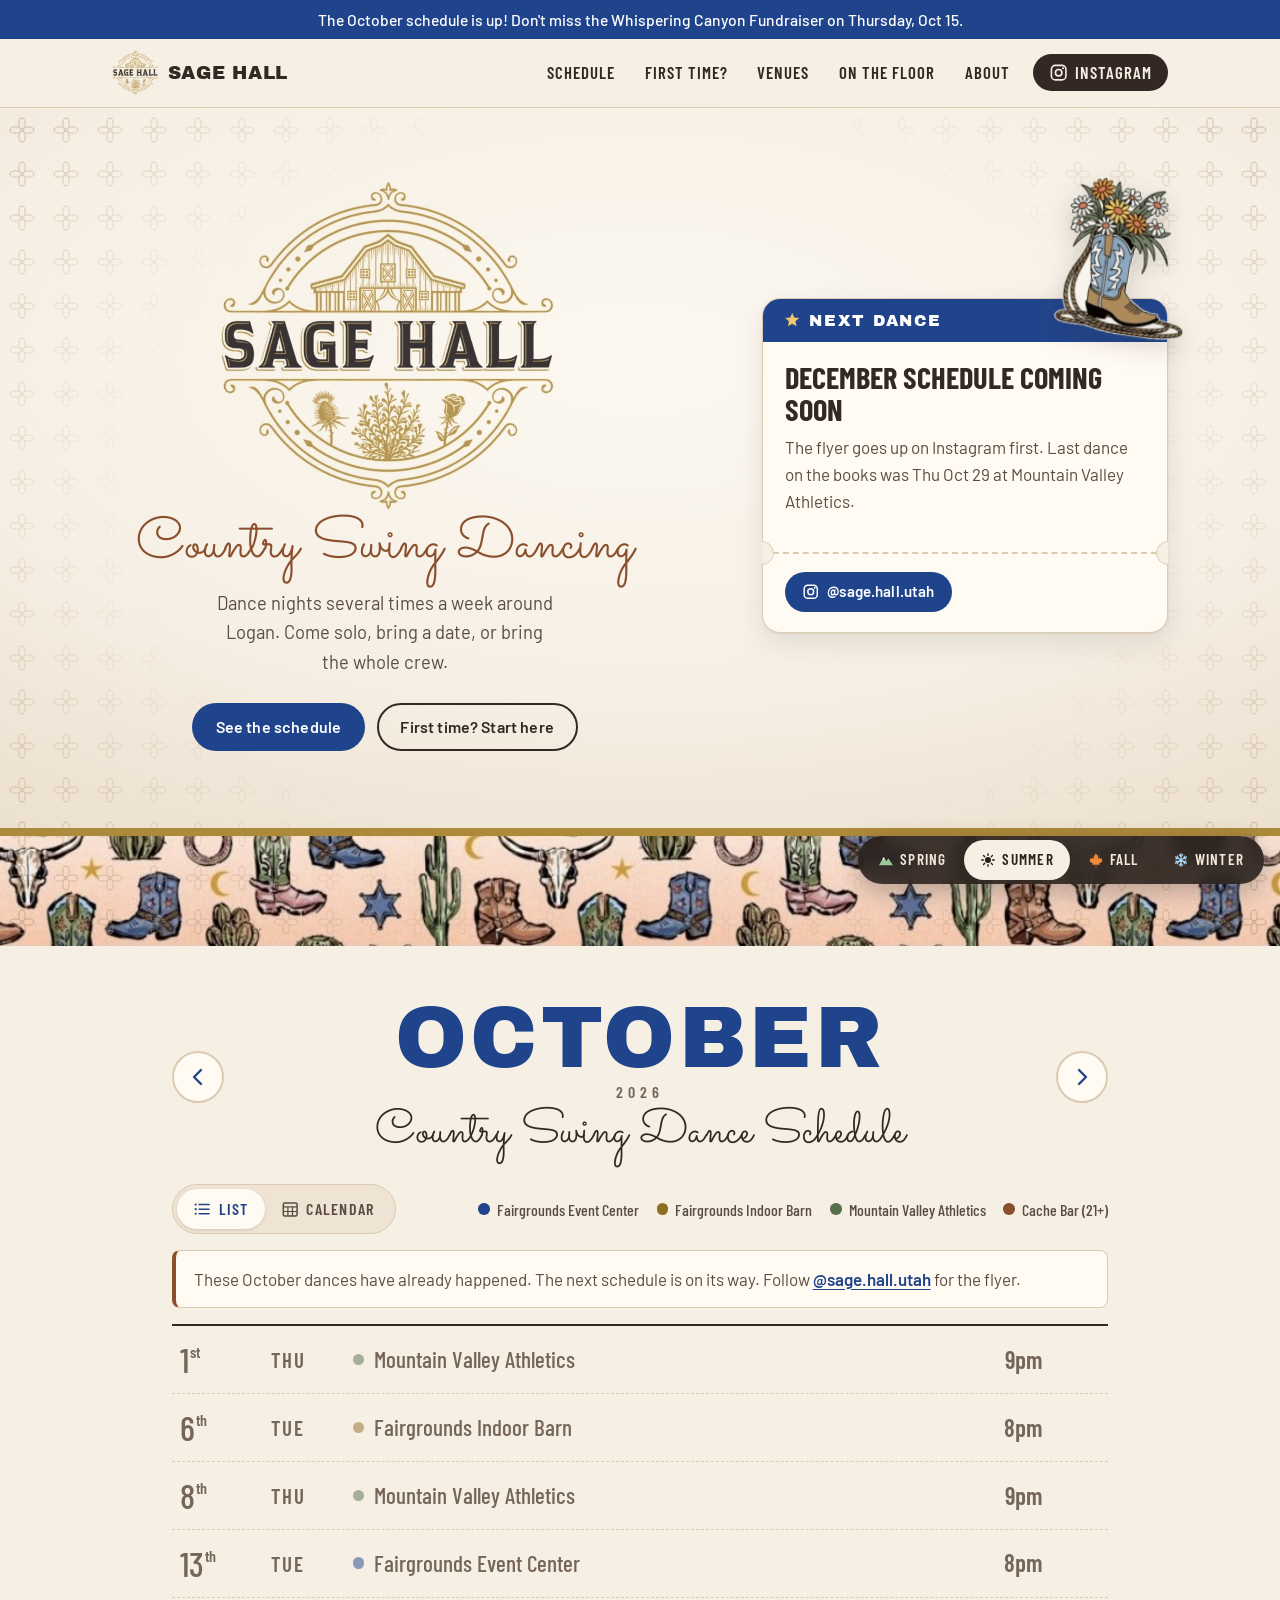
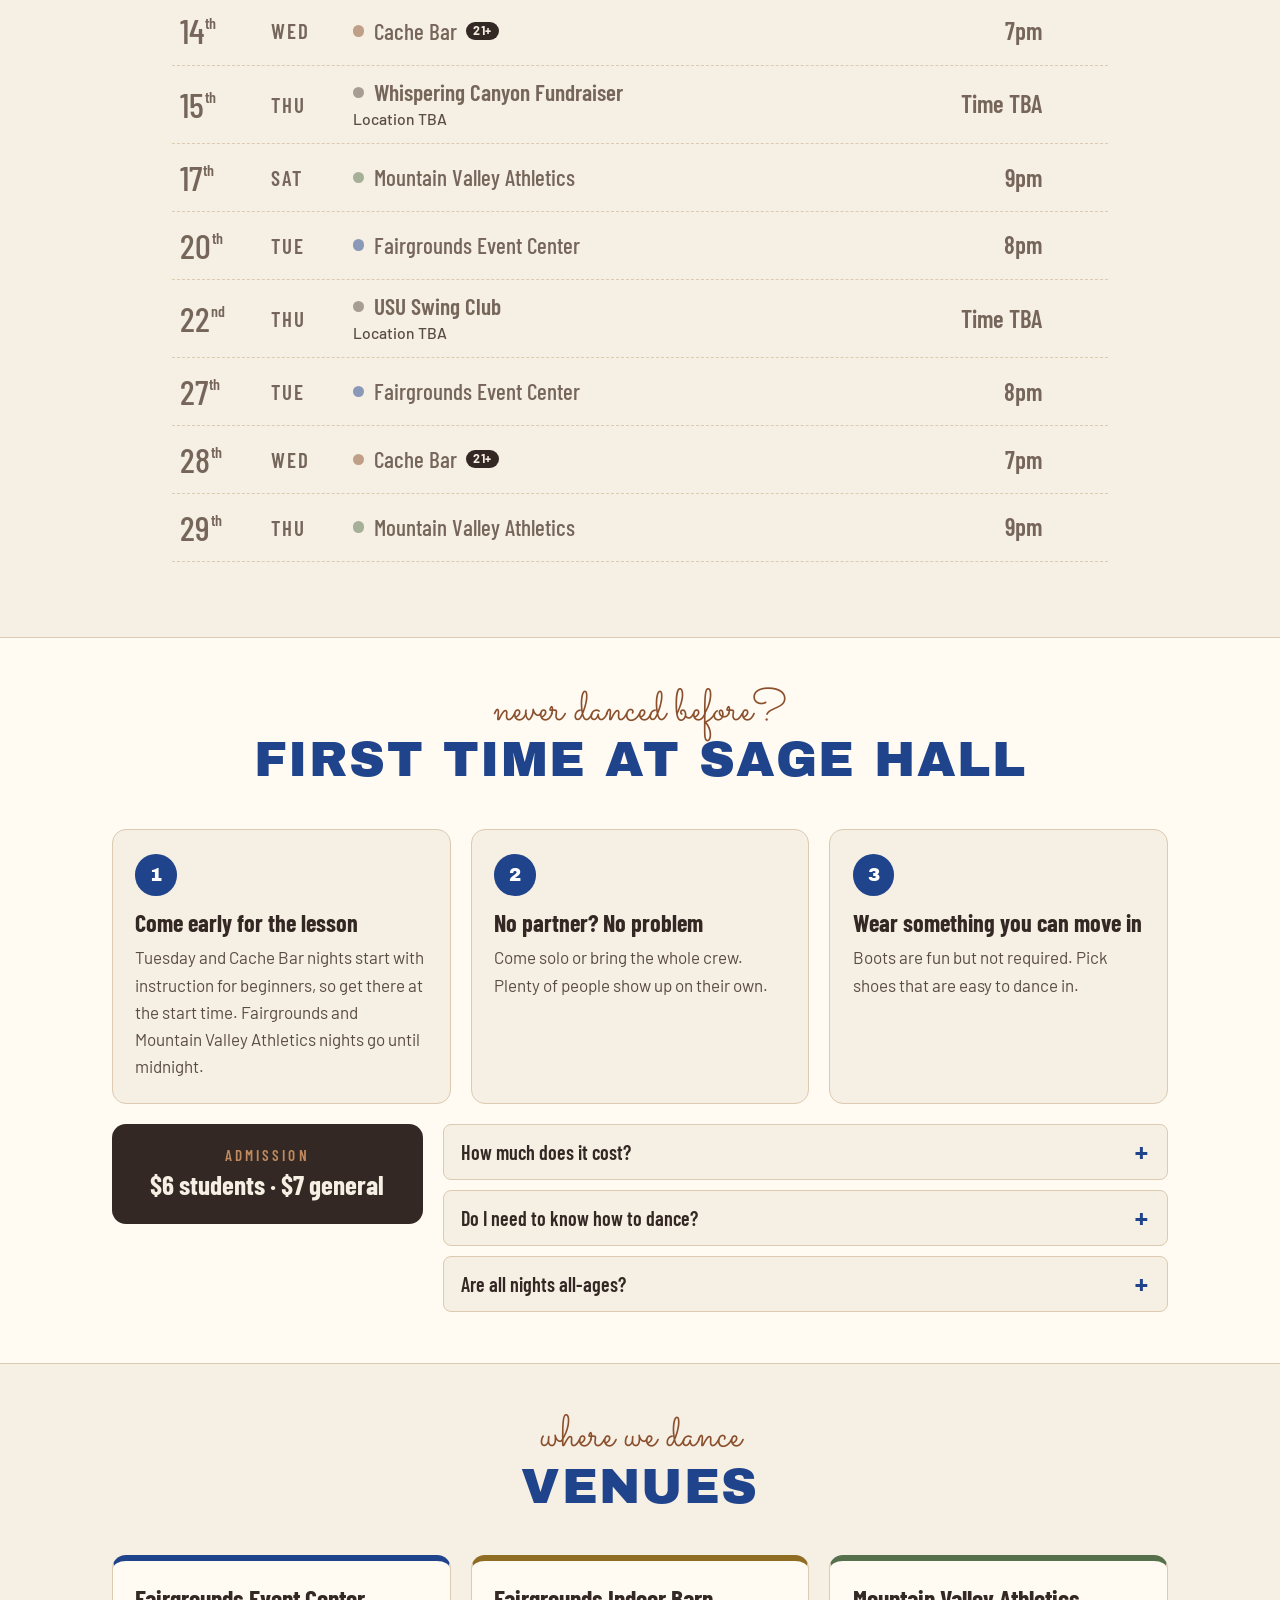
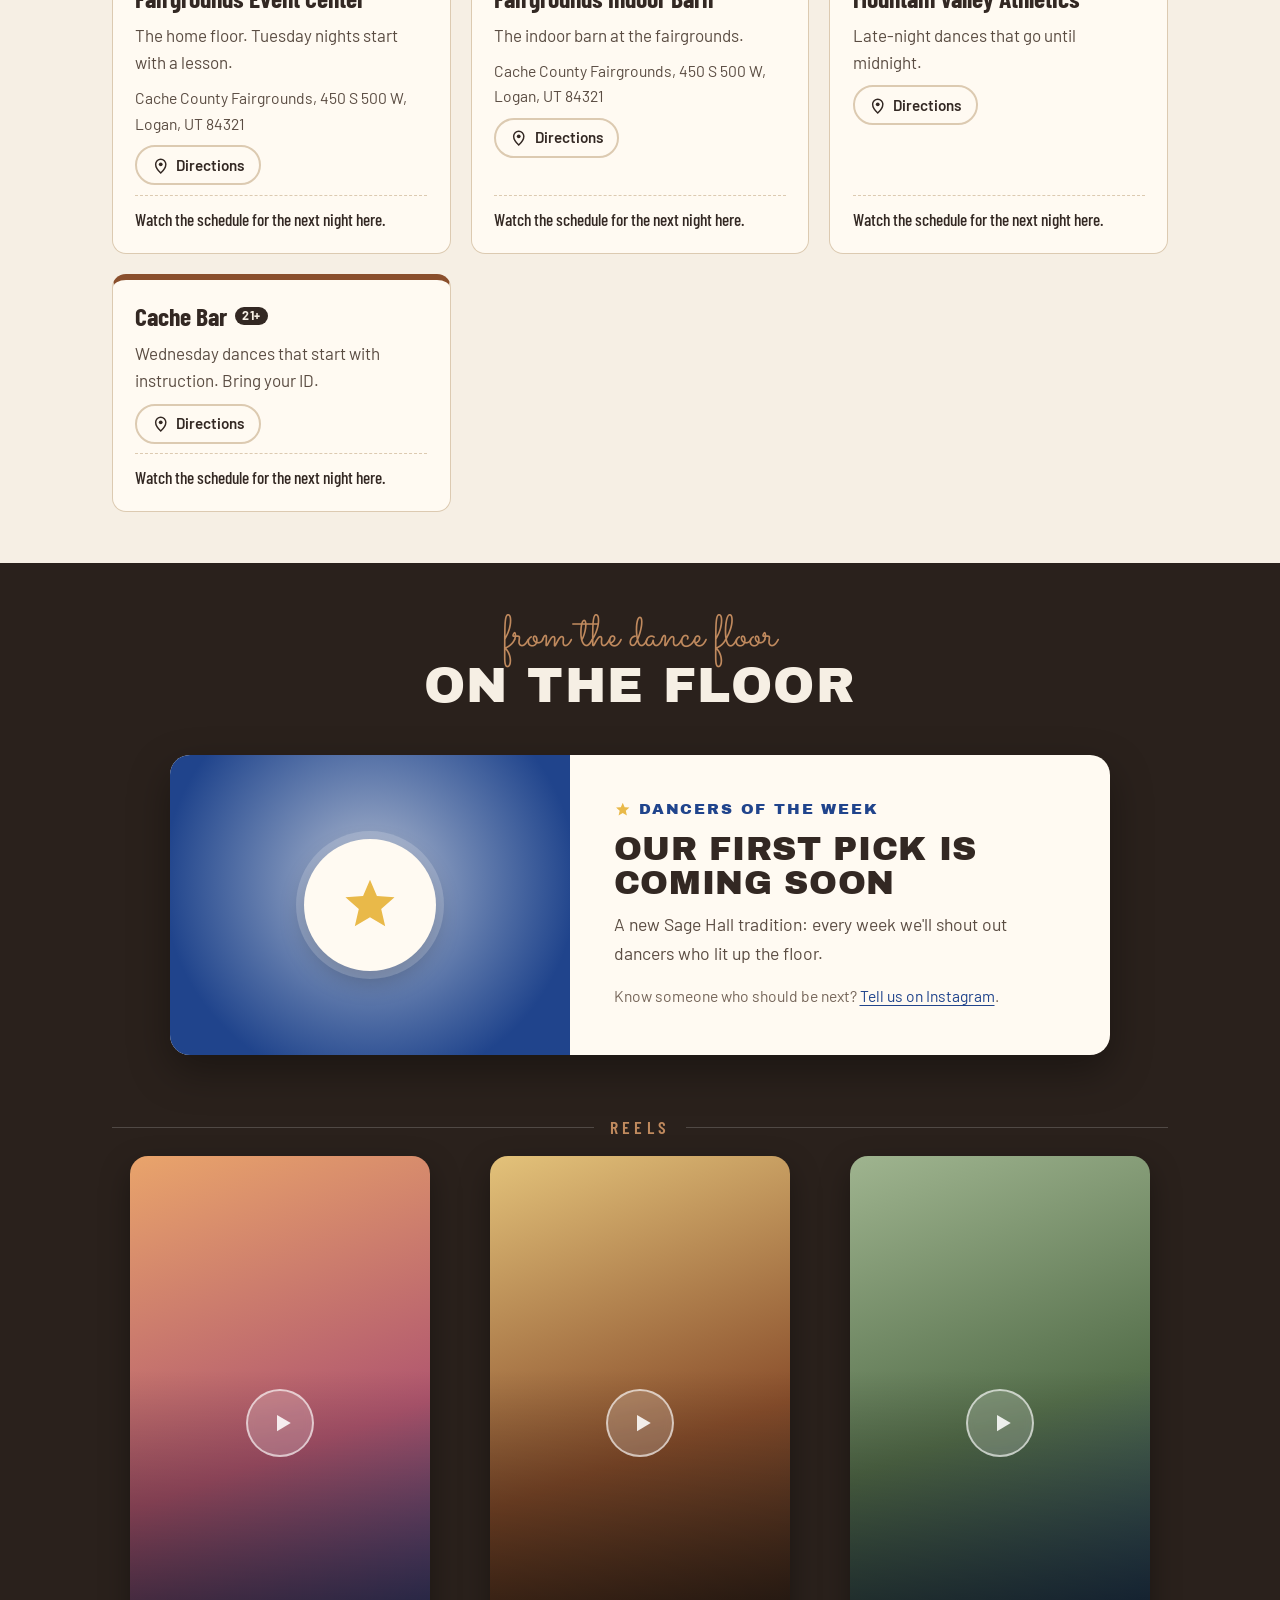
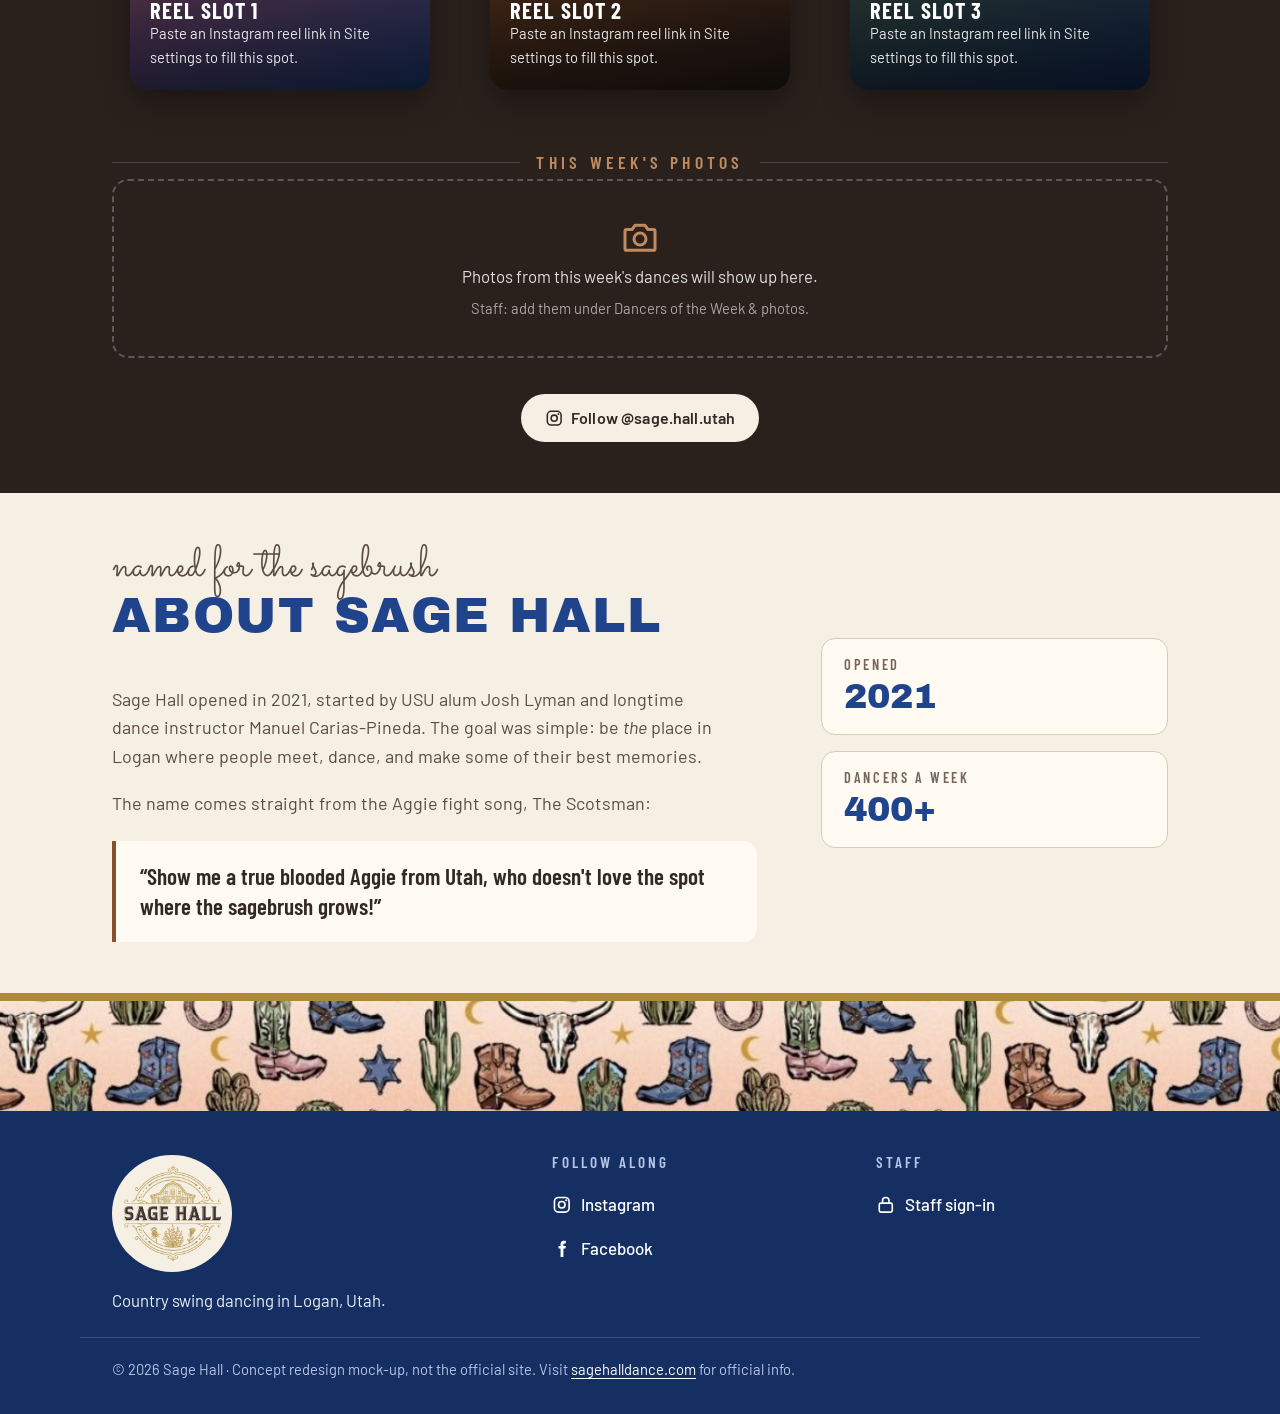
==== commit b972158a: "Add Dancers of the Week and weekly photos - "On the floor" section (nav label updated): a Dancers of" ====
--- a/index.html
+++ b/index.html
@@ -52,7 +52,7 @@
         <a href="#schedule">Schedule</a>
         <a href="#first-time">First time?</a>
         <a href="#venues">Venues</a>
-        <a href="#reels">Reels</a>
+        <a href="#reels">On the floor</a>
         <a href="#about">About</a>
         <a class="nav-cta" data-instagram-link href="https://www.instagram.com/sage.hall.utah/" target="_blank" rel="noopener">
           <svg aria-hidden="true" viewBox="0 0 24 24"><use href="#i-instagram"/></svg>
@@ -170,14 +170,27 @@
       </div>
     </section>
 
-    <!-- ============ REELS ============ -->
+    <!-- ============ ON THE FLOOR: dancers of the week, reels, photos ============ -->
     <section class="reels" id="reels" aria-labelledby="reels-h">
       <div class="wrap">
         <header class="section-head">
           <p class="script">from the dance floor</p>
-          <h2 id="reels-h">Reels</h2>
+          <h2 id="reels-h">On the floor</h2>
         </header>
+
+        <div class="spotlight-slot" id="spotlight"></div>
+
+        <h3 class="floor-subhead">Reels</h3>
         <div class="reel-grid" id="reel-grid"></div>
+
+        <div class="photos-head">
+          <h3 class="floor-subhead" id="photos-h">This week's photos</h3>
+          <p class="photos-week" id="photos-week" hidden></p>
+        </div>
+        <div class="photo-grid" id="photo-grid" role="group" aria-labelledby="photos-h"></div>
+        <p class="photos-note" id="photos-note" hidden>
+          In a photo and want it taken down? <a data-instagram-link href="https://www.instagram.com/sage.hall.utah/" target="_blank" rel="noopener">Message us on Instagram</a>.
+        </p>
         <p class="reels-follow">
           <a class="btn btn-light" data-instagram-link href="https://www.instagram.com/sage.hall.utah/" target="_blank" rel="noopener">
             <svg aria-hidden="true" viewBox="0 0 24 24"><use href="#i-instagram"/></svg>
@@ -232,6 +245,23 @@
     </div>
     <p class="wrap footer-note">© <span id="year">2026</span> Sage Hall · Concept redesign mock-up, not the official site. Visit <a href="https://sagehalldance.com">sagehalldance.com</a> for official info.</p>
   </footer>
+
+  <!-- Photo viewer for "This week's photos" -->
+  <dialog class="lightbox" id="lightbox" aria-label="Photo viewer">
+    <button class="lb-btn lb-close" type="button" aria-label="Close">
+      <svg aria-hidden="true" viewBox="0 0 24 24"><use href="#i-close"/></svg>
+    </button>
+    <button class="lb-btn lb-prev" type="button" aria-label="Previous photo">
+      <svg aria-hidden="true" viewBox="0 0 24 24"><use href="#i-chev-left"/></svg>
+    </button>
+    <figure class="lb-figure">
+      <img id="lb-img" alt="">
+      <figcaption id="lb-cap"></figcaption>
+    </figure>
+    <button class="lb-btn lb-next" type="button" aria-label="Next photo">
+      <svg aria-hidden="true" viewBox="0 0 24 24"><use href="#i-chev-right"/></svg>
+    </button>
+  </dialog>
 
   <!-- Season switch (shown when Site settings → "Show theme switcher" is on) -->
   <div class="theme-switch" id="theme-switch" role="group" aria-label="Site theme" hidden>
@@ -266,6 +296,8 @@
     <symbol id="i-sun" viewBox="0 0 24 24"><circle cx="12" cy="12" r="4.6" fill="currentColor"/><g stroke="currentColor" stroke-width="2" stroke-linecap="round"><path d="M12 2.5v2.6M12 18.9v2.6M2.5 12h2.6M18.9 12h2.6M5.3 5.3l1.8 1.8M16.9 16.9l1.8 1.8M5.3 18.7l1.8-1.8M16.9 7.1l1.8-1.8"/></g></symbol>
     <symbol id="i-snowflake" viewBox="0 0 24 24"><g fill="none" stroke="currentColor" stroke-width="1.9" stroke-linecap="round"><path d="M12 2.5v19M3.8 7.25l16.4 9.5M3.8 16.75l16.4-9.5"/><path d="M9.5 4.2 12 6.5l2.5-2.3M9.5 19.8 12 17.5l2.5 2.3M4.4 10.4l3.3-.9-1-3.2M19.6 13.6l-3.3.9 1 3.2M4.4 13.6l3.3.9-1 3.2M19.6 10.4l-3.3-.9 1-3.2"/></g></symbol>
     <symbol id="i-mountain" viewBox="0 0 24 24"><path d="M1.5 20 L8.5 7.5 L12.5 14 L15.5 9.5 L22.5 20 Z" fill="currentColor"/><path d="M8.5 7.5 L10.7 11.4 L9.4 10.7 L8.4 11.7 L7.4 10.8 L6.5 11.2 Z" fill="#fff" opacity="0.9"/></symbol>
+    <symbol id="i-close" viewBox="0 0 24 24"><path d="M6 6l12 12M18 6L6 18" stroke="currentColor" stroke-width="2.4" stroke-linecap="round"/></symbol>
+    <symbol id="i-camera" viewBox="0 0 24 24"><path d="M4 7.5h3.2L9 5h6l1.8 2.5H20a1 1 0 011 1V19a1 1 0 01-1 1H4a1 1 0 01-1-1V8.5a1 1 0 011-1z" fill="none" stroke="currentColor" stroke-width="1.8" stroke-linejoin="round"/><circle cx="12" cy="13.2" r="3.6" fill="none" stroke="currentColor" stroke-width="1.8"/></symbol>
     <symbol id="i-star" viewBox="0 0 24 24"><path d="M12 2.5l2.6 6.1 6.6.5-5 4.4 1.5 6.5L12 16.6 6.3 20l1.5-6.5-5-4.4 6.6-.5z" fill="currentColor"/></symbol>
   </svg>
 </body>
--- a/assets/css/styles.css
+++ b/assets/css/styles.css
@@ -515,6 +515,104 @@
   }
   .reel, .reel-placeholder { flex: 0 0 min(78%, 300px); scroll-snap-align: center; }
   .reel-placeholder { max-width: none; }
+}
+
+/* ---------- on the floor: dancers of the week ---------- */
+.spotlight {
+  display: grid; grid-template-columns: minmax(220px, 0.85fr) 1.15fr;
+  max-width: 940px; margin: 0 auto clamp(40px, 6vw, 64px);
+  background: var(--card); color: var(--ink); border-radius: 20px; overflow: hidden;
+  box-shadow: 0 16px 40px rgb(0 0 0 / 0.35);
+}
+.spot-media { position: relative; min-height: 300px; background: var(--paper-2); }
+.spot-media img { position: absolute; inset: 0; width: 100%; height: 100%; object-fit: cover; }
+.spot-media.has-reel { display: grid; place-items: center; padding: 16px; background: var(--night); }
+.spot-media.has-reel .instagram-media { margin: 0 !important; min-width: 0 !important; width: 100% !important; max-width: 340px; border-radius: 12px; }
+.spot-media.is-empty {
+  display: grid; place-items: center;
+  background: radial-gradient(circle at 50% 42%, color-mix(in srgb, var(--primary) 35%, var(--card)) 0%, var(--primary) 78%);
+}
+.spot-badge {
+  display: grid; place-items: center; width: 132px; aspect-ratio: 1; border-radius: 50%;
+  background: var(--card); color: #e9b949;
+  box-shadow: 0 0 0 8px rgb(255 255 255 / 0.18), 0 10px 24px rgb(0 0 0 / 0.25);
+}
+.spot-badge svg { width: 64px; height: 64px; }
+.spot-body { display: flex; flex-direction: column; justify-content: center; gap: 0.65rem; padding: clamp(24px, 4vw, 44px); }
+.spot-kicker {
+  display: inline-flex; align-items: center; gap: 0.5rem; margin: 0;
+  font: 0.95rem/1 var(--font-display); letter-spacing: 0.12em; text-transform: uppercase; color: var(--primary);
+}
+.spot-kicker svg { color: #e9b949; }
+.spot-week { margin: 0; font: 600 1rem/1 var(--font-cond); letter-spacing: 0.16em; text-transform: uppercase; color: var(--muted); }
+.spot-names { margin: 0.15rem 0 0; font: clamp(2rem, 4.6vw, 3rem)/1.02 var(--font-display); letter-spacing: 0.02em; text-transform: uppercase; color: var(--ink); }
+.spotlight.is-empty .spot-names { font-size: clamp(1.5rem, 3.2vw, 2.1rem); }
+.spot-text { margin: 0; font-size: 1.1rem; color: var(--ink-soft); }
+.spot-actions { margin: 0.25rem 0 0; }
+.spot-nominate { margin: 0.35rem 0 0; font-size: 0.98rem; color: var(--muted); }
+@media (max-width: 720px) {
+  .spotlight { grid-template-columns: 1fr; }
+  .spot-media { min-height: 0; aspect-ratio: 4 / 3; }
+  .spot-media.has-reel { aspect-ratio: auto; }
+  .spot-media.is-empty { aspect-ratio: 16 / 7; }
+  .spot-badge { width: 96px; }
+  .spot-badge svg { width: 46px; height: 46px; }
+}
+
+/* ---------- on the floor: section sub-heads + weekly photos ---------- */
+.floor-subhead {
+  display: flex; align-items: center; gap: 1rem; margin: 0 0 1.25rem;
+  font: 600 1.1rem/1 var(--font-cond); letter-spacing: 0.24em; text-transform: uppercase; color: var(--accent-light);
+}
+.floor-subhead::before, .floor-subhead::after { content: ""; flex: 1; height: 1px; background: rgb(255 255 255 / 0.18); }
+.photos-head { margin-top: clamp(40px, 6vw, 64px); }
+.photos-head .floor-subhead { margin-bottom: 0.5rem; }
+.photos-week { margin: 0 0 1.25rem; text-align: center; font: 500 1rem/1 var(--font-cond); letter-spacing: 0.12em; text-transform: uppercase; color: rgb(255 255 255 / 0.72); }
+.photos-head .floor-subhead:last-child { margin-bottom: 1.25rem; }
+.photo-grid { display: grid; grid-template-columns: repeat(auto-fill, minmax(170px, 1fr)); gap: 10px; }
+.photo {
+  position: relative; display: block; padding: 0; border: 0; border-radius: 12px; overflow: hidden;
+  aspect-ratio: 1; background: rgb(255 255 255 / 0.06); cursor: zoom-in;
+}
+.photo img { width: 100%; height: 100%; object-fit: cover; transition: transform 0.3s; }
+.photo:hover img { transform: scale(1.04); }
+.photo:focus-visible { outline: 3px solid var(--accent-light); outline-offset: 3px; }
+.photos-empty {
+  grid-column: 1 / -1; display: flex; flex-direction: column; align-items: center; gap: 0.4rem;
+  padding: 2.25rem 1rem; border: 2px dashed rgb(255 255 255 / 0.25); border-radius: 16px;
+  text-align: center; color: rgb(255 255 255 / 0.85);
+}
+.photos-empty svg { width: 40px; height: 40px; color: var(--accent-light); }
+.photos-empty p { margin: 0; font-size: 1.05rem; }
+.photos-empty small { color: rgb(255 255 255 / 0.6); font-size: 0.92rem; }
+.photos-note { margin: 1rem 0 0; text-align: center; font-size: 0.95rem; color: rgb(255 255 255 / 0.72); }
+.photos-note a { color: #fff; }
+@media (max-width: 480px) { .photo-grid { grid-template-columns: repeat(2, 1fr); } }
+
+/* photo viewer */
+html:has(.lightbox[open]) { overflow: hidden; }
+.lightbox {
+  width: 100vw; height: 100vh; max-width: 100vw; max-height: 100vh; margin: 0; padding: 0;
+  border: 0; background: transparent; color: #f3ede4;
+}
+.lightbox[open] { display: grid; grid-template-columns: auto minmax(0, 1fr) auto; align-items: center; }
+.lightbox::backdrop { background: rgb(10 8 6 / 0.9); }
+.lb-figure { display: flex; flex-direction: column; align-items: center; gap: 0.75rem; margin: 0; min-width: 0; }
+.lb-figure img { max-width: min(92vw, 1400px); max-height: 82vh; width: auto; height: auto; border-radius: 10px; box-shadow: 0 20px 50px rgb(0 0 0 / 0.5); }
+.lb-figure figcaption { padding-inline: 1rem; text-align: center; font-size: 1rem; }
+.lb-btn {
+  display: grid; place-items: center; width: 52px; height: 52px; margin: 0 14px; border: 0; border-radius: 50%;
+  background: rgb(255 255 255 / 0.14); color: #fff; cursor: pointer;
+}
+.lb-btn:hover { background: rgb(255 255 255 / 0.26); }
+.lb-btn svg { width: 26px; height: 26px; }
+.lb-close { position: fixed; top: 16px; right: 16px; margin: 0; }
+@media (max-width: 640px) {
+  .lightbox[open] { grid-template-columns: minmax(0, 1fr); }
+  .lb-prev, .lb-next { position: fixed; bottom: max(20px, env(safe-area-inset-bottom)); margin: 0; }
+  .lb-prev { left: calc(50% - 66px); }
+  .lb-next { right: calc(50% - 66px); }
+  .lb-figure img { max-height: 72vh; }
 }
 
 /* ---------- about ---------- */
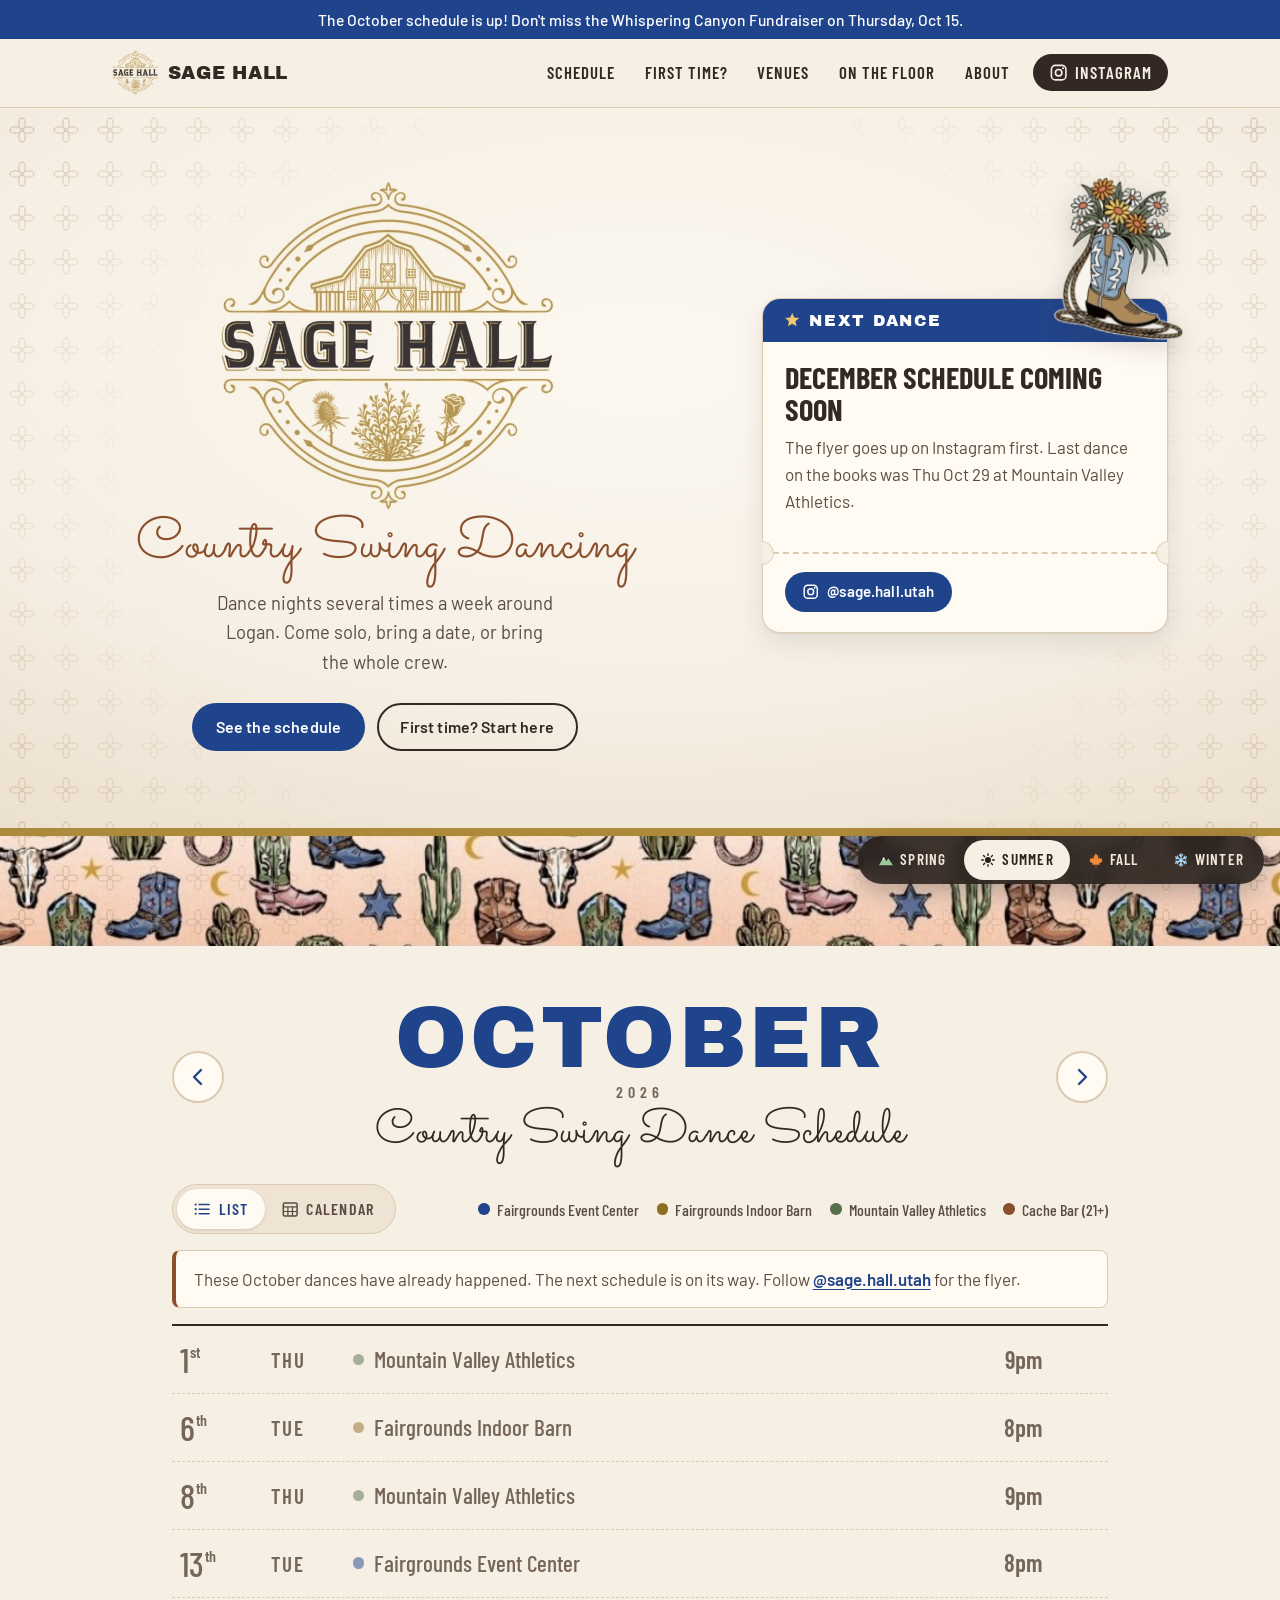
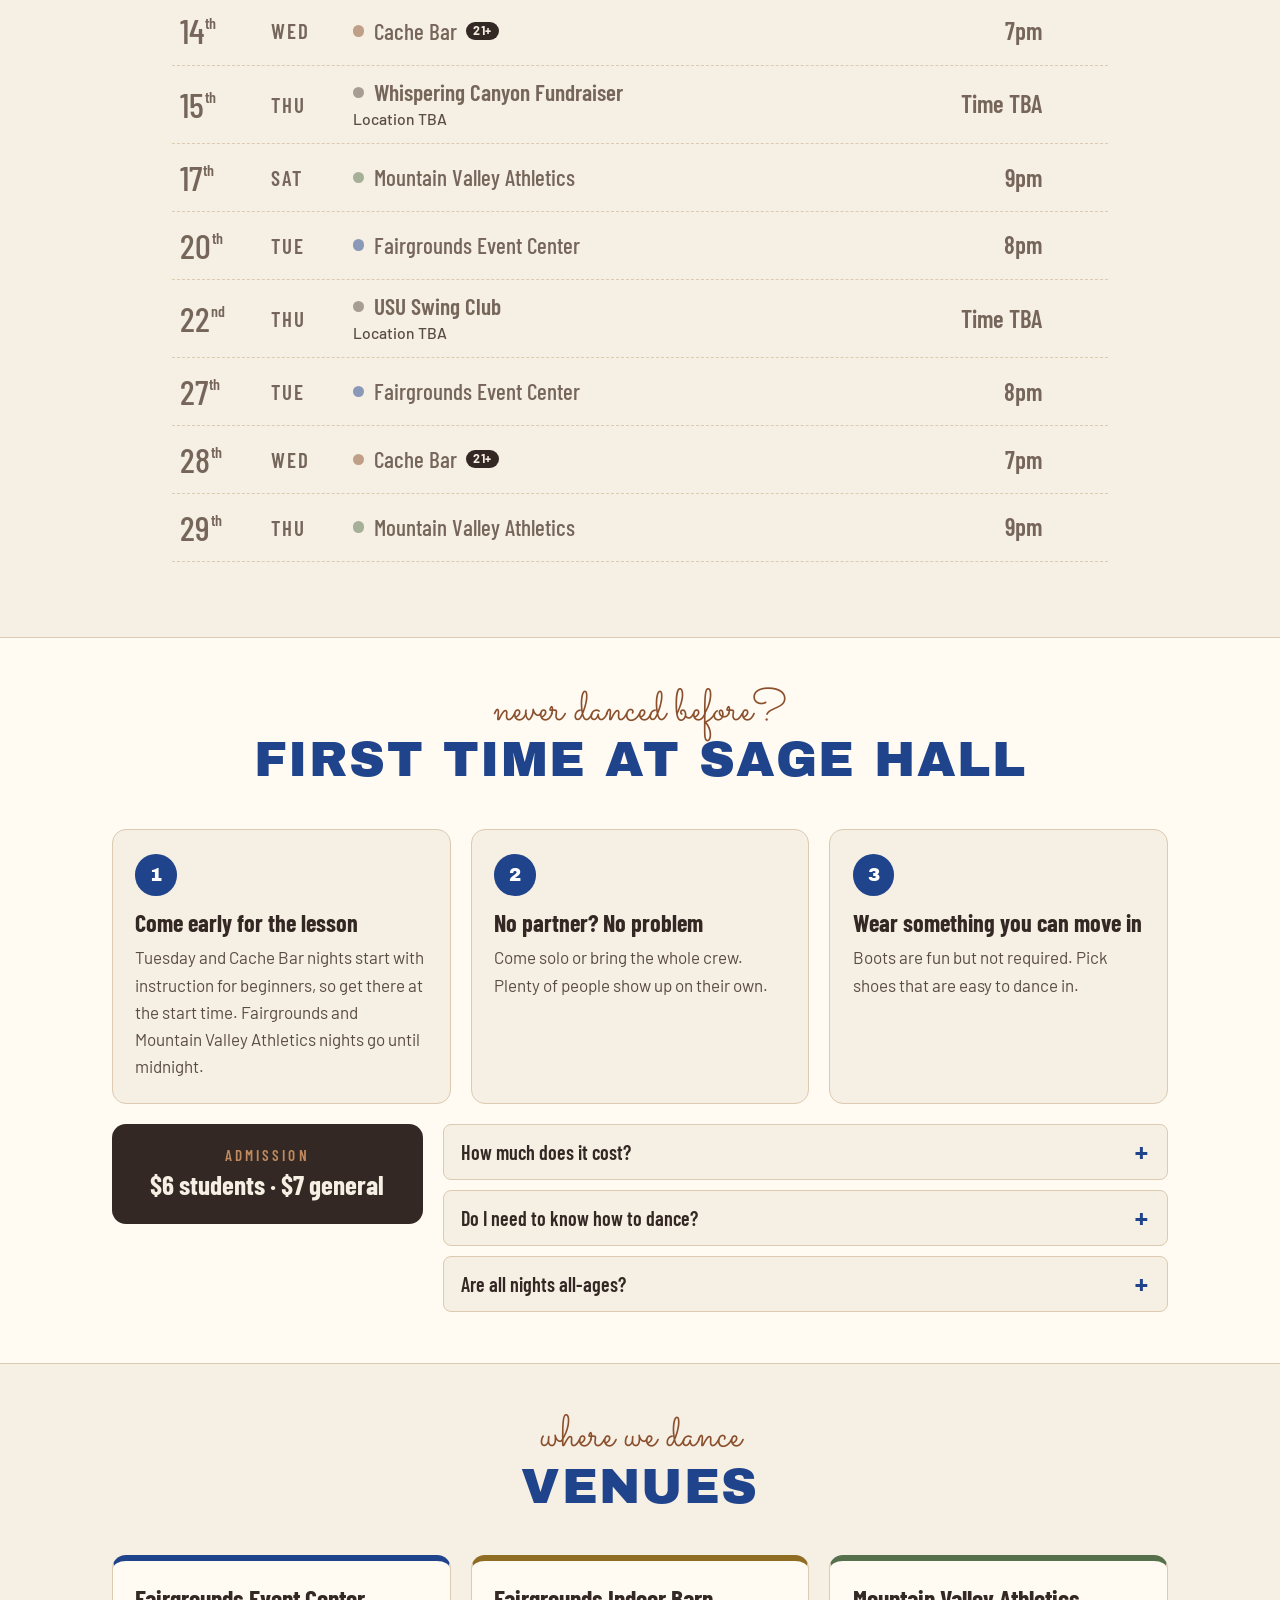
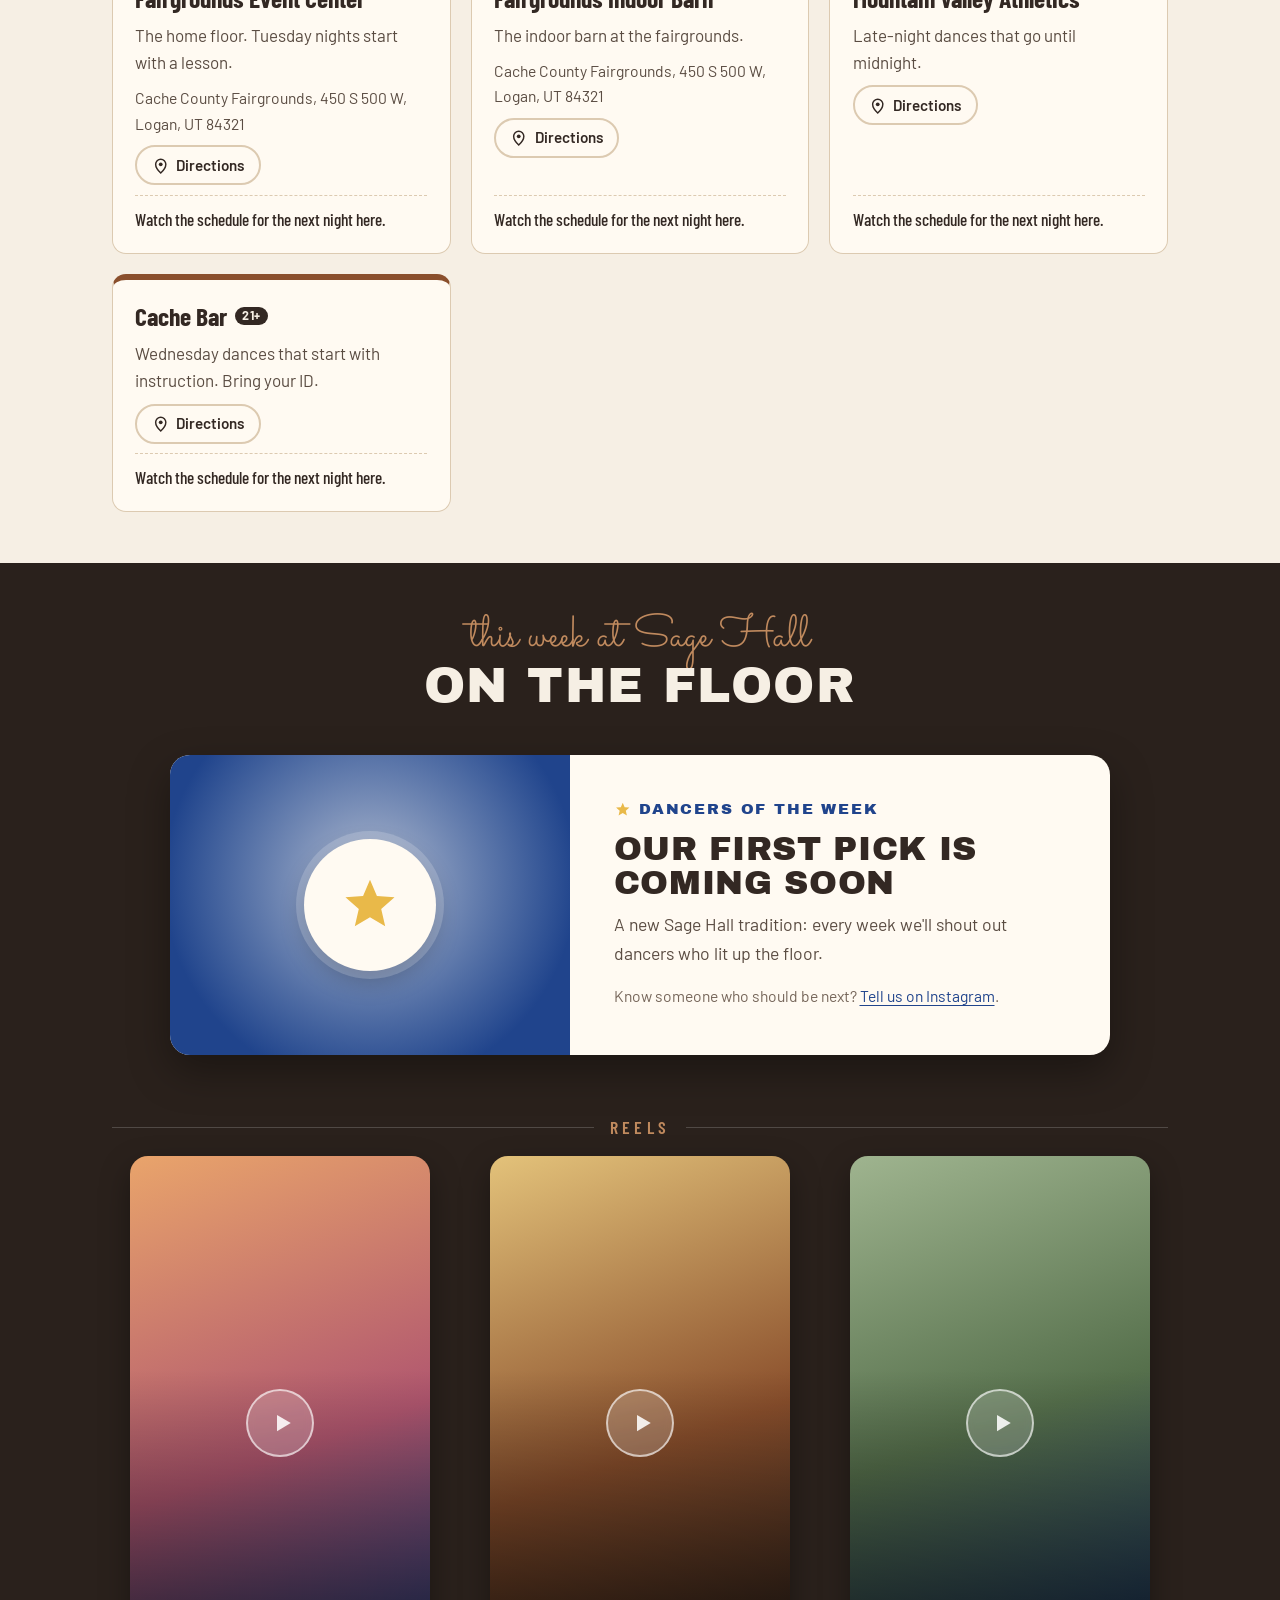
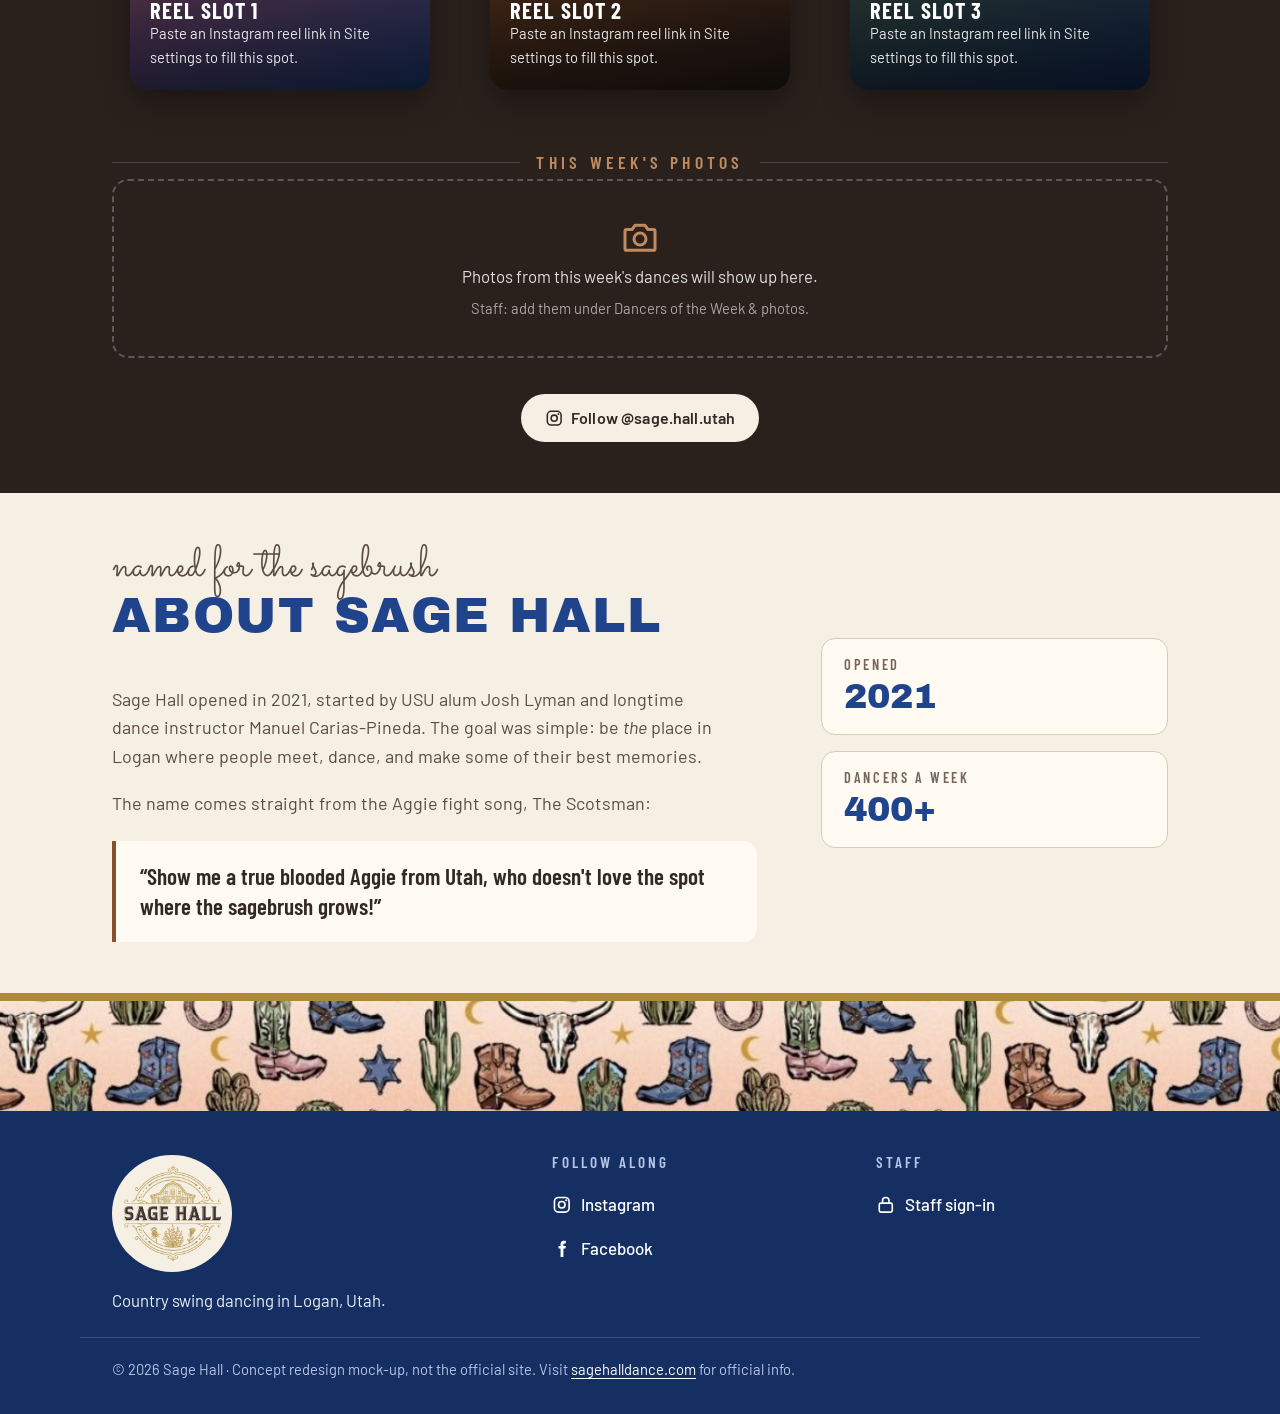
==== commit 52f33b94: "Reword the On the floor kicker "from the dance floor" repeated the "On the floor" heading.  Co-Autho" ====
--- a/index.html
+++ b/index.html
@@ -174,7 +174,7 @@
     <section class="reels" id="reels" aria-labelledby="reels-h">
       <div class="wrap">
         <header class="section-head">
-          <p class="script">from the dance floor</p>
+          <p class="script">this week at Sage Hall</p>
           <h2 id="reels-h">On the floor</h2>
         </header>
 
